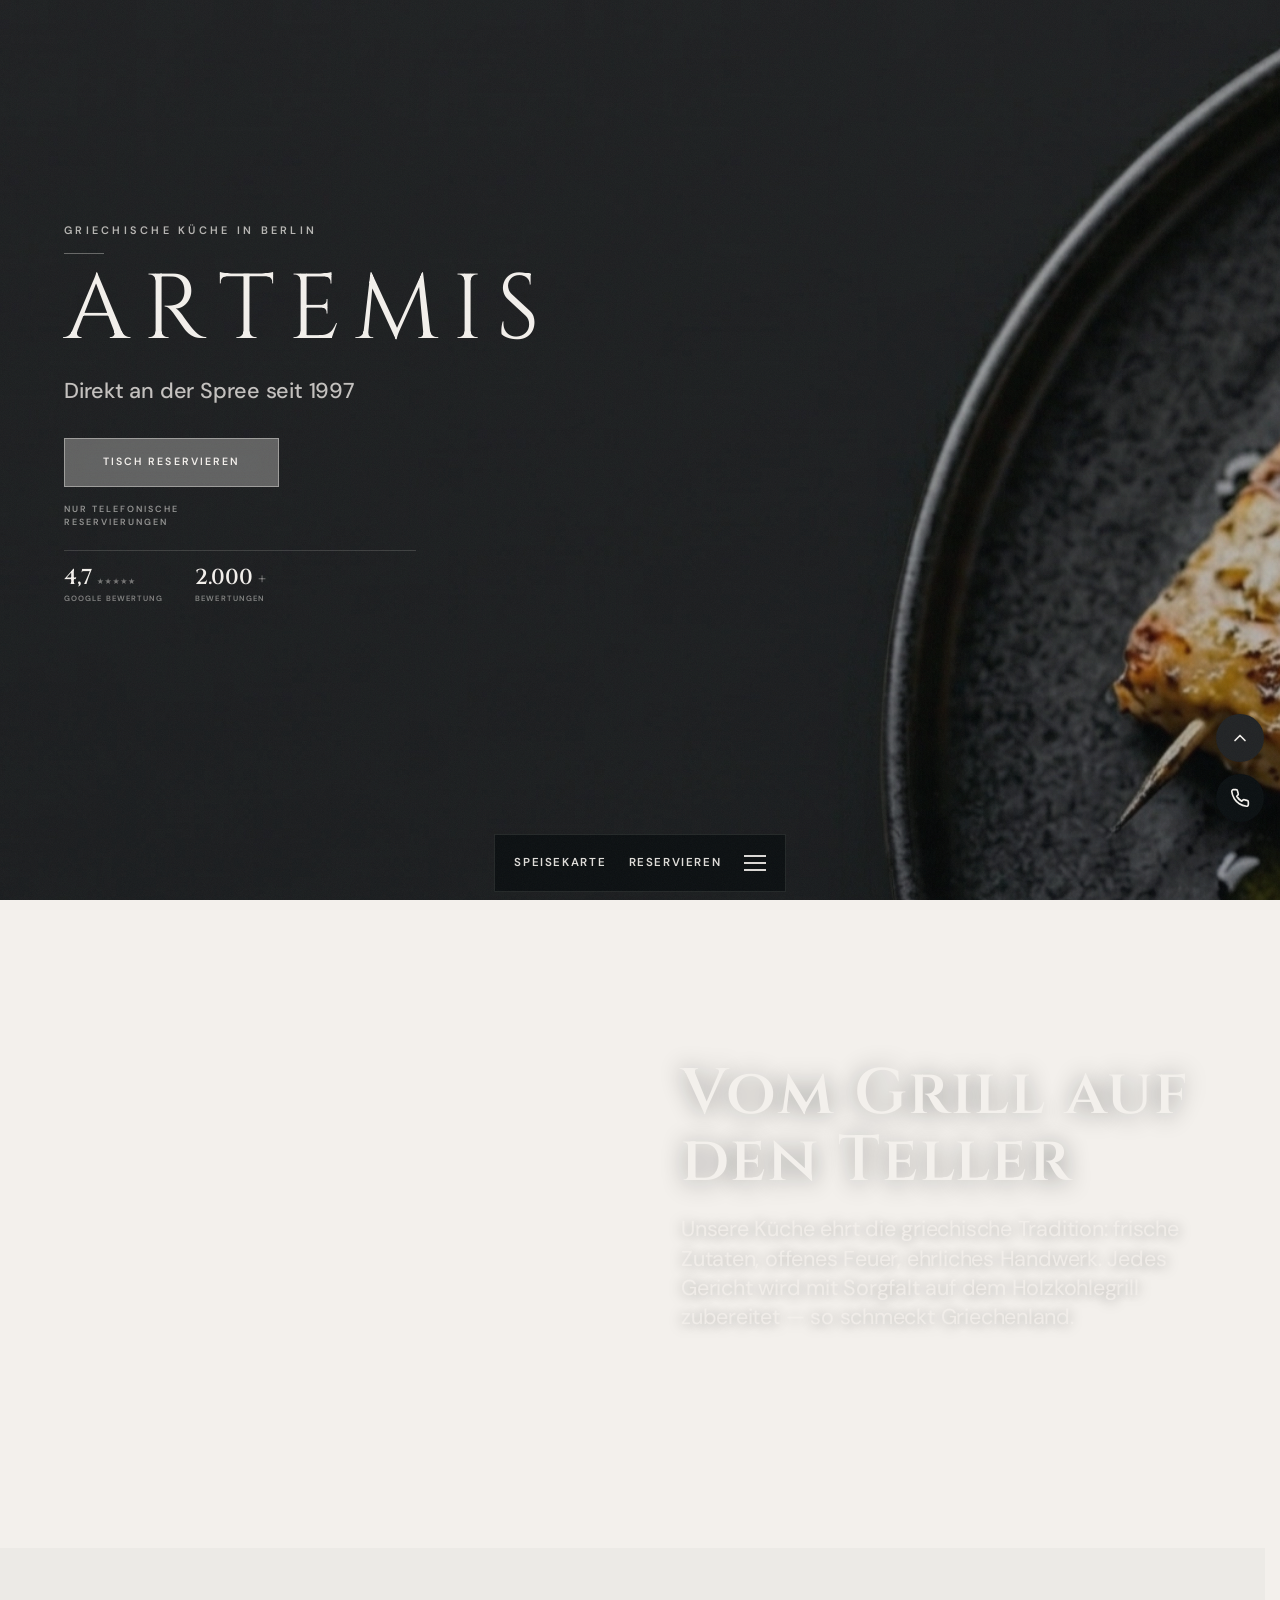
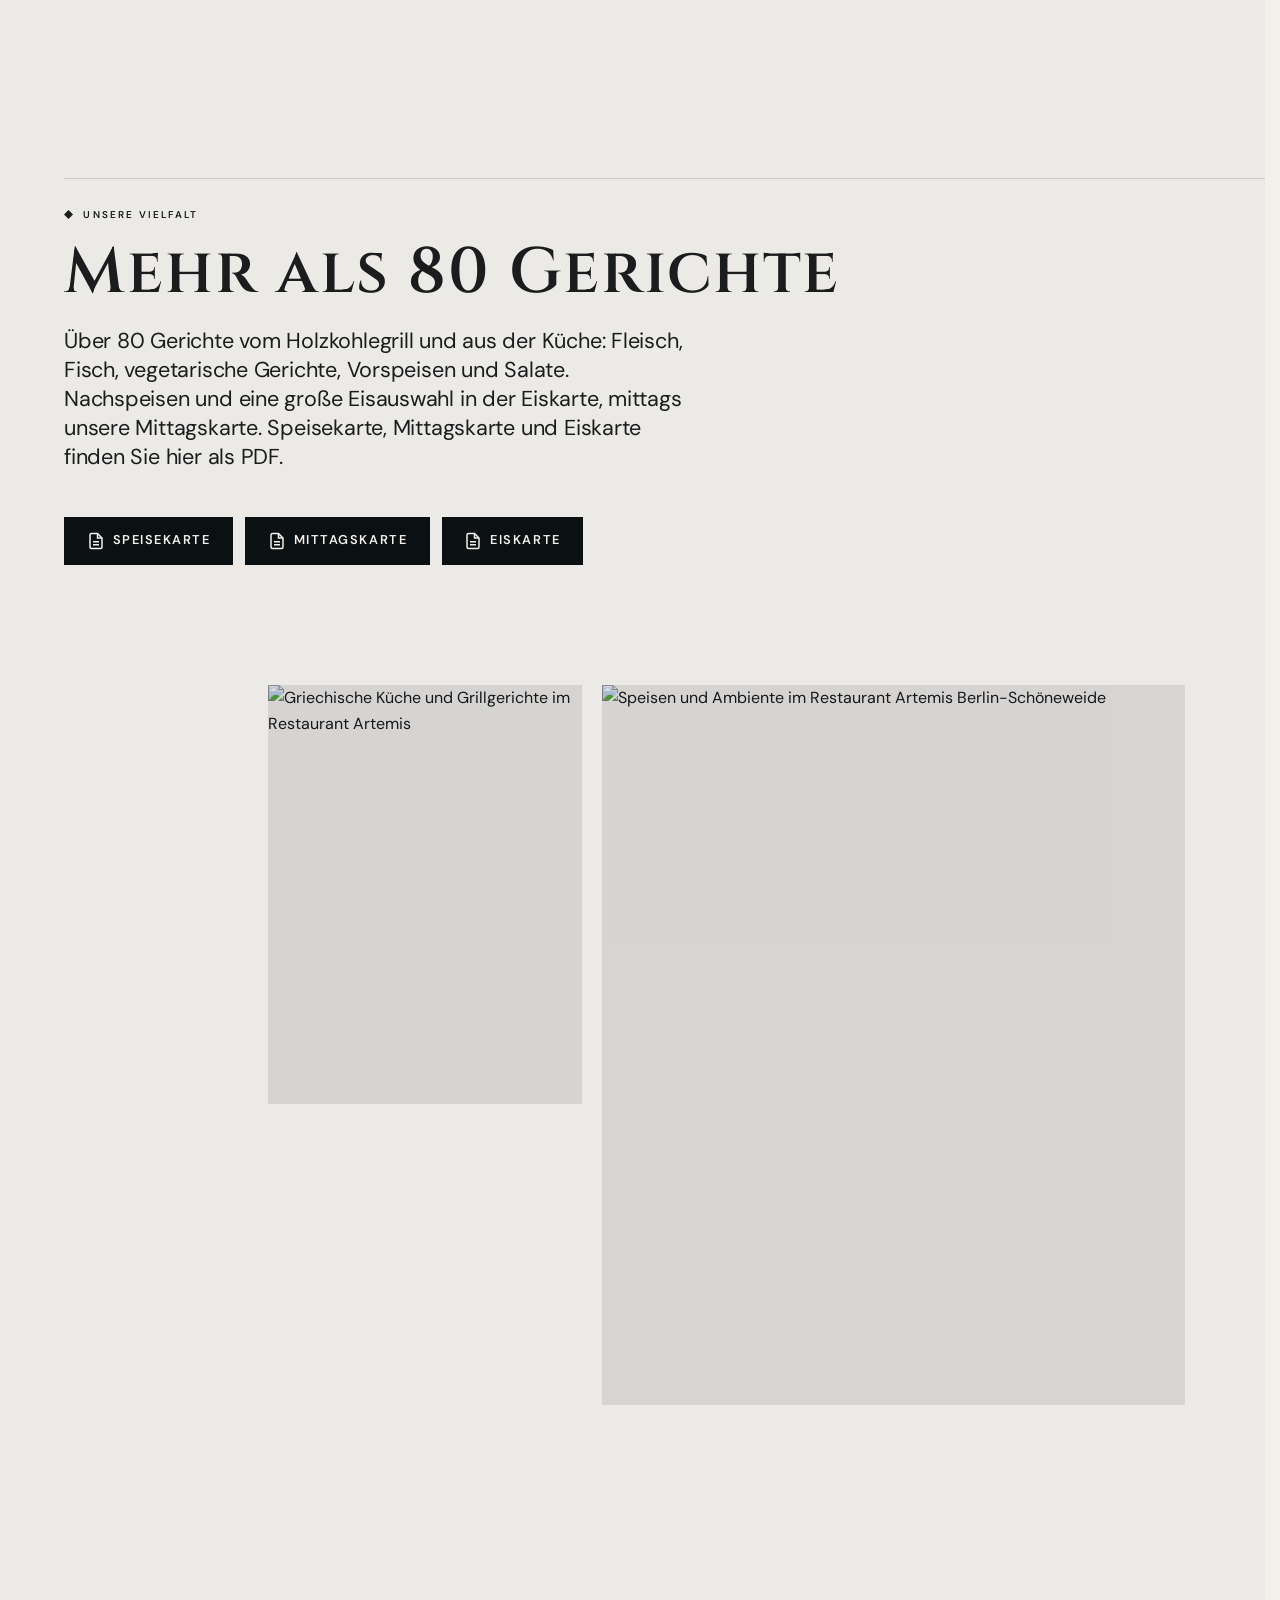
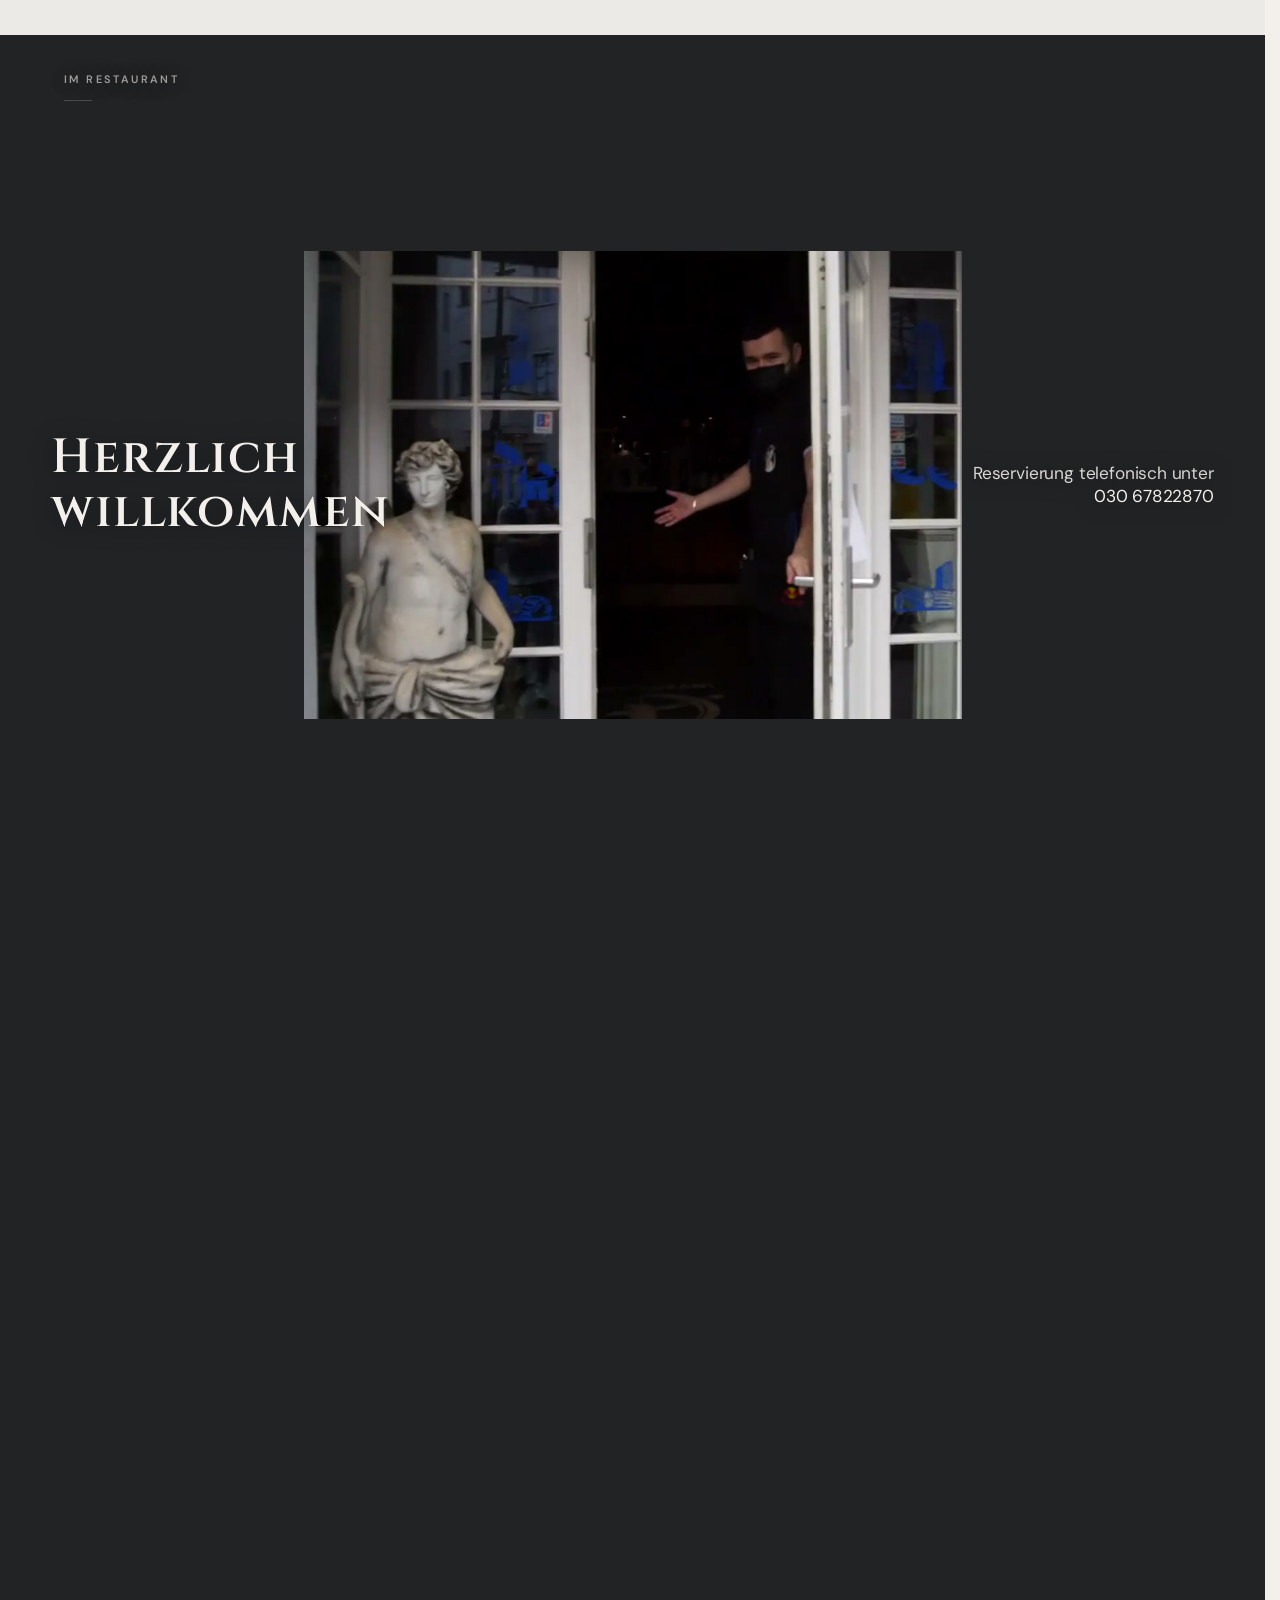
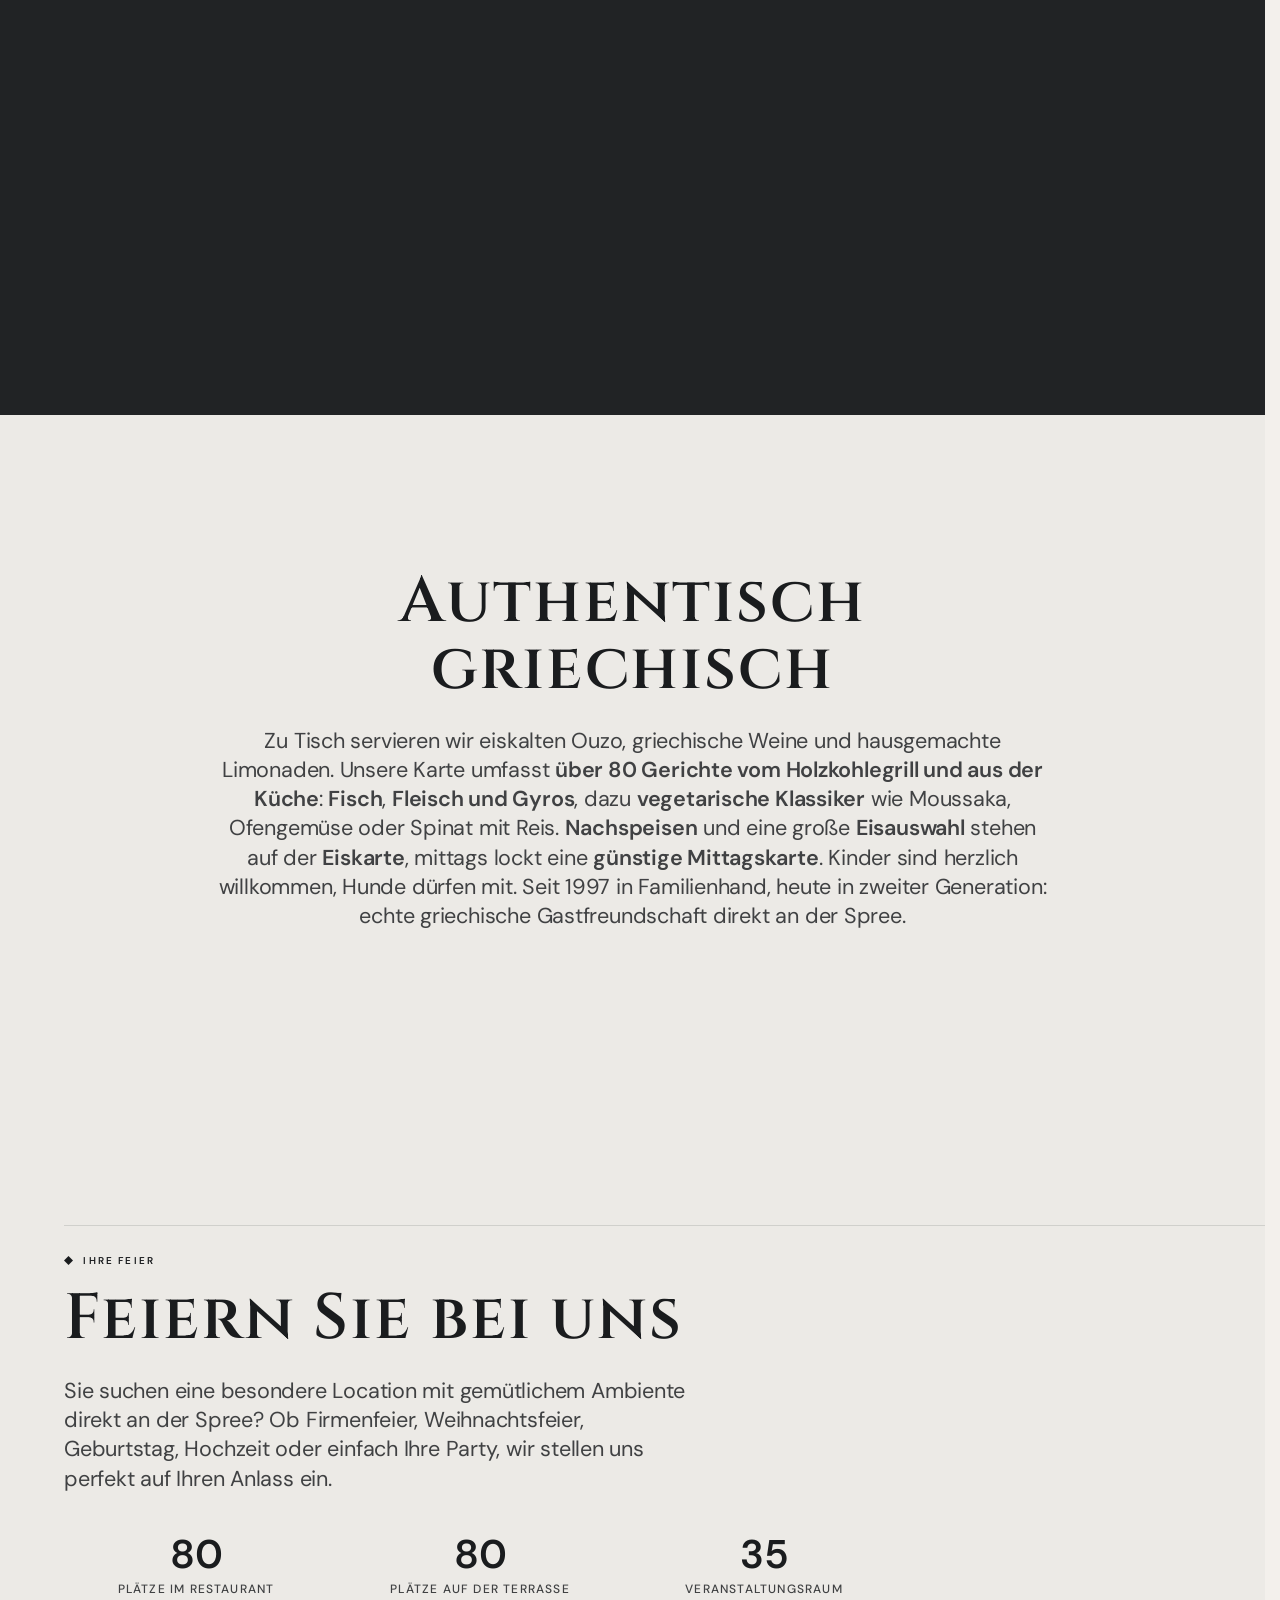
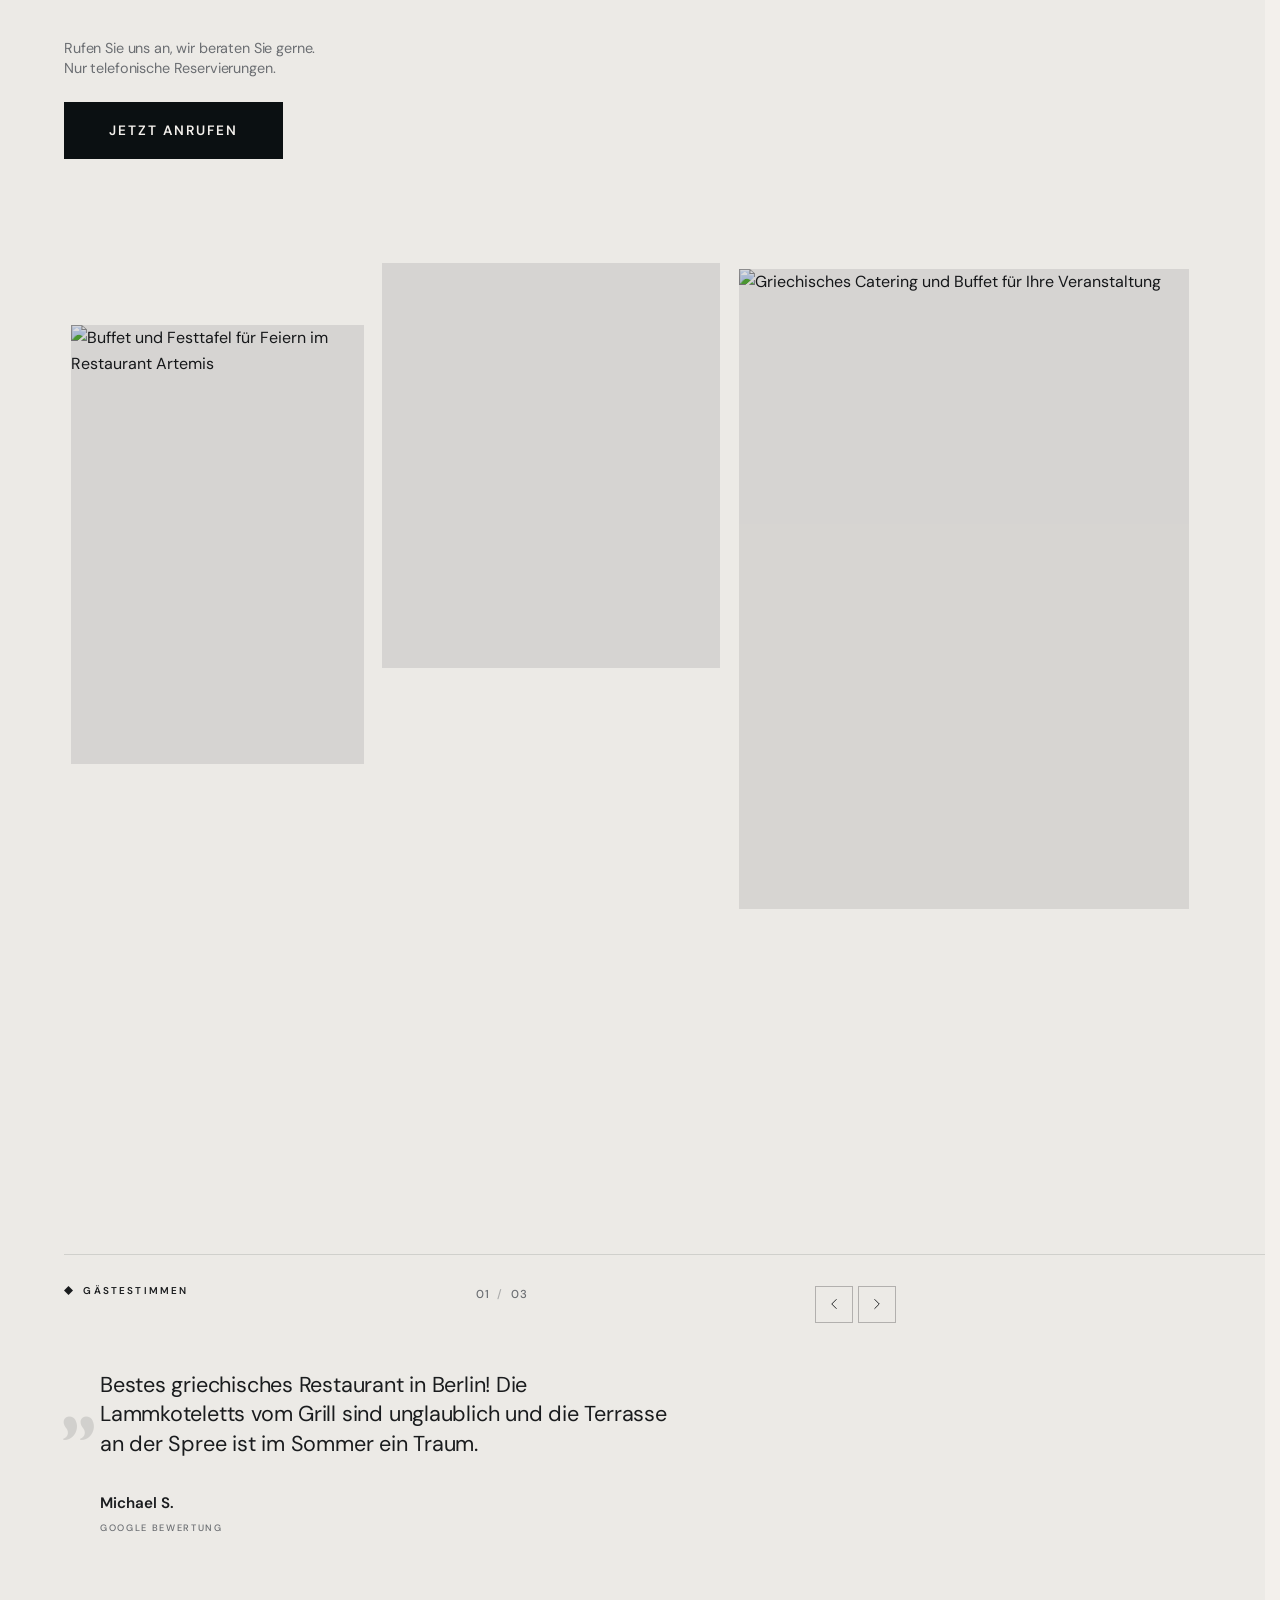
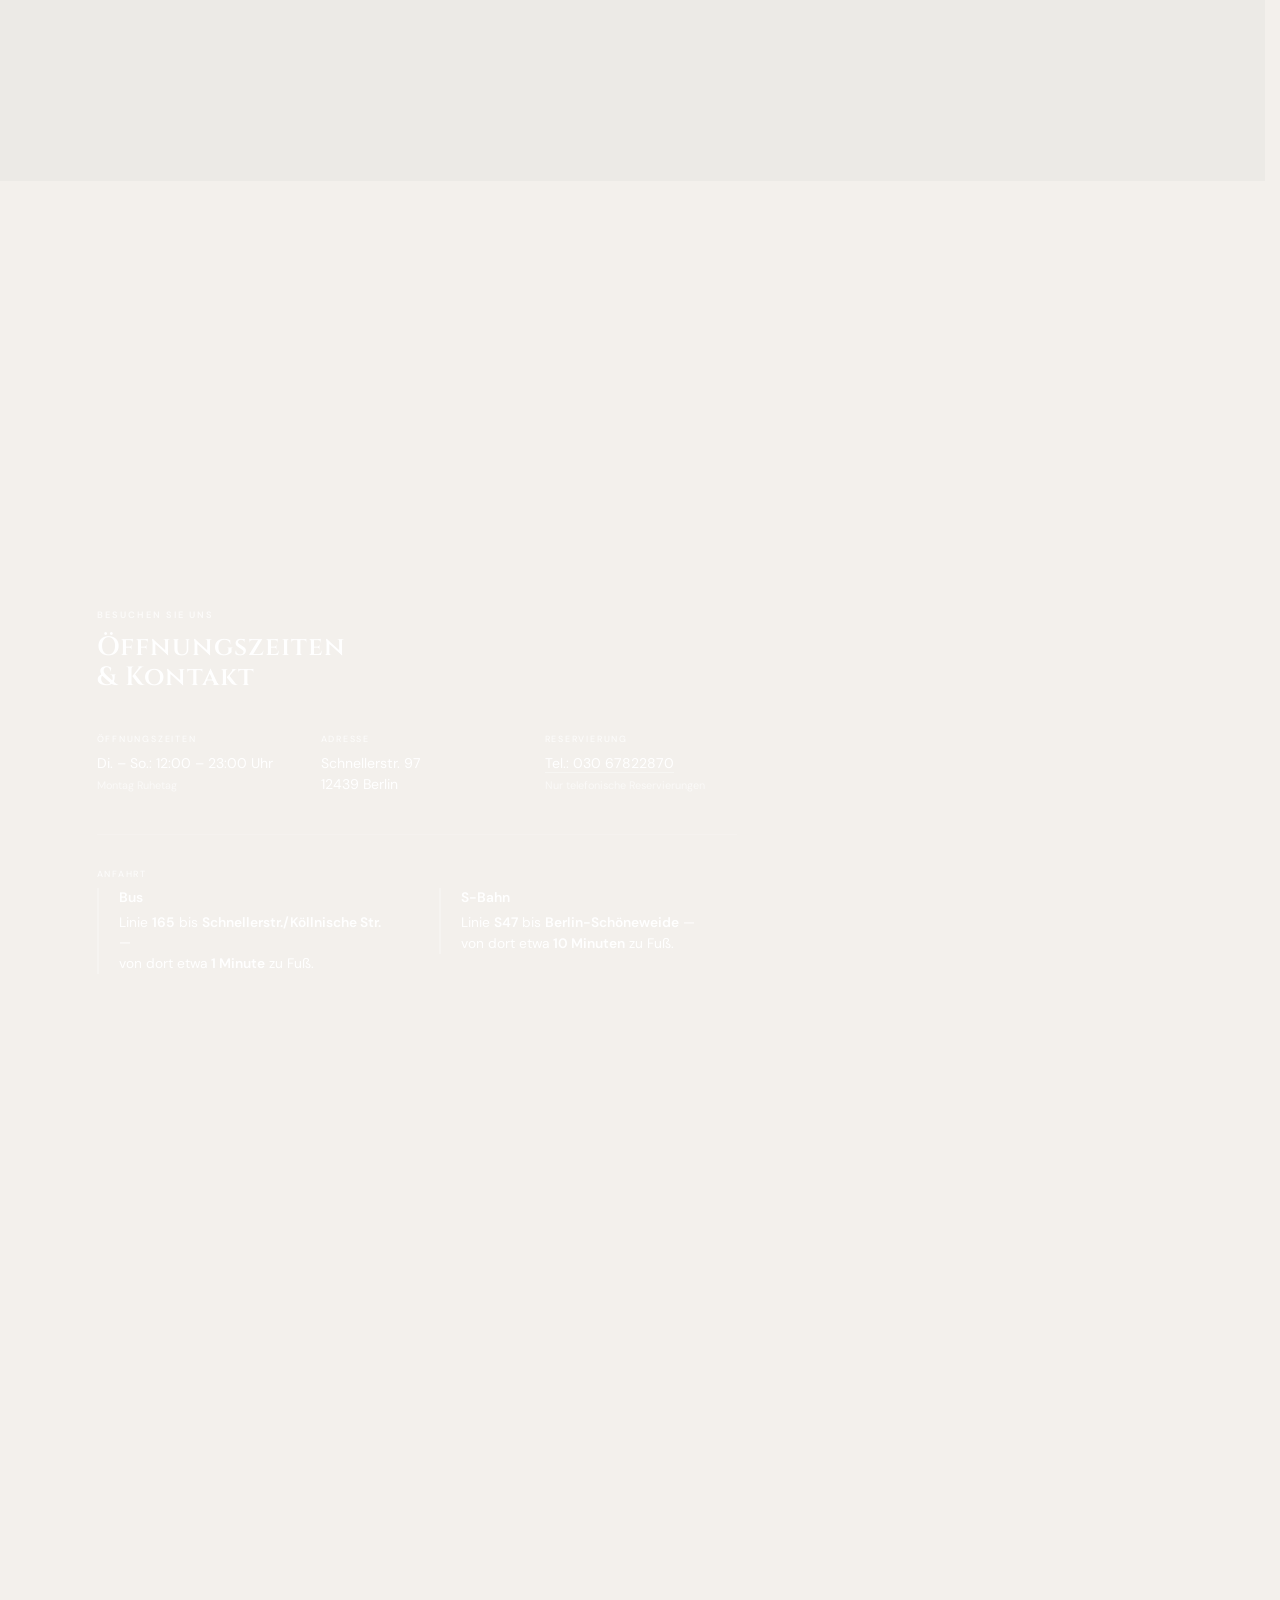
==== index.html @ a0665884 "perf: preload gallery+cinematic webm, eager gallery imgs; cinematic text static, Lenis 1s, scrub 1.5" ====
<!DOCTYPE html>
<html lang="de">
<head>
  <meta charset="UTF-8">
  <meta name="viewport" content="width=device-width, initial-scale=1.0, interactive-widget=resizes-content">
  <script>if('scrollRestoration' in history)history.scrollRestoration='manual'</script>
  <title>Restaurant Artemis | Griechisches Restaurant Berlin Schöneweide – Direkt an der Spree</title>
  <meta name="description" content="Restaurant Artemis in Berlin-Niederschöneweide: Authentische griechische Küche, Grillspezialitäten vom Holzkohlegrill, Sommerterrasse direkt an der Spree. Über 80 Gerichte, Mittagskarte, Veranstaltungen. Seit 1997.">
  <meta property="og:type" content="website">
  <meta property="og:title" content="Restaurant Artemis | Griechisches Restaurant Berlin Schöneweide">
  <meta property="og:description" content="Authentische griechische Küche direkt an der Spree. Grillspezialitäten, Sommerterrasse, über 80 Gerichte. Seit 1997.">
  <meta property="og:locale" content="de_DE">
  <meta name="twitter:card" content="summary_large_image">
  <meta name="twitter:title" content="Restaurant Artemis | Griechisches Restaurant Berlin">
  <meta name="twitter:description" content="Authentische griechische Küche direkt an der Spree in Berlin-Schöneweide. Seit 1997.">
  <meta name="geo.region" content="DE-BE">
  <meta name="geo.placename" content="Berlin-Niederschöneweide">

  <link rel="preload" href="public/fonts/cinzel-latin.woff2" as="font" type="font/woff2" crossorigin>
  <link rel="preload" href="public/fonts/dmsans-latin.woff2" as="font" type="font/woff2" crossorigin>
  <link rel="preload" href="public/fonts/greek-stone.woff2" as="font" type="font/woff2" crossorigin>
  <link rel="preload" href="public/images/hero-image.webp" as="image" type="image/webp" fetchpriority="high">
  <!-- Galerie Speisekarte / Feiern: früh laden, damit Scroll/Parallax nicht beim ersten Sichtbarwerden ruckelt -->
  <link rel="preload" href="public/images/hf_20260401_112814_bb9cb2e4-de00-431c-9b4e-a2ac51eeb50e.png" as="image" type="image/png">
  <link rel="preload" href="public/images/hf_20260401_112830_62cdfc50-46ea-41e5-ade4-21bcb3e68feb.png" as="image" type="image/png">
  <link rel="preload" href="public/images/feier/hf_20260401_112437_90efe0bf-d541-4057-82fa-e56047314bed.png" as="image" type="image/png">
  <link rel="preload" href="public/images/terasse.webp" as="image" type="image/webp">
  <link rel="preload" href="public/images/feier/hf_20260401_112505_ffe14f9c-c97c-4987-85fe-ffaac6b1e887.png" as="image" type="image/png">
  <link rel="preload" href="public/videos/artemis-mitte.webm" as="video" type="video/webm">

  <meta property="og:url" content="https://restaurant-artemis-berlin.de/">
  <meta property="og:site_name" content="Restaurant Artemis">
  <meta property="og:image" content="https://restaurant-artemis-berlin.de/public/opengraph-image.jpg">
  <meta property="og:image:width" content="1200">
  <meta property="og:image:height" content="630">
  <meta name="twitter:image" content="https://restaurant-artemis-berlin.de/public/opengraph-image.jpg">

  <link rel="icon" href="public/favicon.ico" sizes="32x32">
  <link rel="icon" href="public/icon-512.png" sizes="512x512" type="image/png">
  <link rel="apple-touch-icon" href="public/apple-touch-icon.png">
  <link rel="canonical" href="https://restaurant-artemis-berlin.de/">
  <link rel="manifest" href="manifest.json">

  <script type="application/ld+json">
  {
    "@context": "https://schema.org",
    "@type": "Restaurant",
    "name": "Restaurant Artemis",
    "image": "https://restaurant-artemis-berlin.de/public/images/terasse.webp",
    "url": "https://restaurant-artemis-berlin.de/",
    "telephone": "+493067822870",
    "address": {
      "@type": "PostalAddress",
      "streetAddress": "Schnellerstr. 97",
      "addressLocality": "Berlin",
      "postalCode": "12439",
      "addressCountry": "DE"
    },
    "geo": {
      "@type": "GeoCoordinates",
      "latitude": 52.4547,
      "longitude": 13.5140
    },
    "servesCuisine": ["Griechisch", "Mediterran"],
    "priceRange": "€€",
    "openingHoursSpecification": [
      {
        "@type": "OpeningHoursSpecification",
        "dayOfWeek": ["Tuesday","Wednesday","Thursday","Friday","Saturday","Sunday"],
        "opens": "12:00",
        "closes": "23:00"
      }
    ],
    "aggregateRating": {
      "@type": "AggregateRating",
      "ratingValue": "4.7",
      "reviewCount": "2000",
      "bestRating": "5"
    }
  }
  </script>

  <link rel="stylesheet" href="css/style.css">
</head>
<body class="is-intro-active">

  <!-- PRELOADER -->
  <div class="preloader" id="preloader">
    <div class="preloader-inner">
      <span class="preloader-brand">ARTEMIS</span>
      <div class="preloader-bar-track">
        <div class="preloader-bar-fill" id="preloader-bar"></div>
      </div>
      <span class="preloader-percent" id="preloader-percent">0</span>
    </div>
  </div>

  <!-- GRAIN OVERLAY -->
  <div class="grain-overlay" aria-hidden="true"></div>

  <header class="site-header site-header--dock" id="site-header">
    <nav class="dock-nav" aria-label="Hauptnavigation">
      <a href="#speisekarte" class="dock-link dock-link--primary">Speisekarte</a>
      <a href="#reservierung-telefon" class="dock-link dock-link--primary">Reservieren</a>
      <button type="button" class="menu-toggle" aria-label="Menü öffnen" aria-expanded="false" aria-controls="mobile-nav" id="menu-toggle">
        <span></span><span></span><span></span>
      </button>
    </nav>
  </header>

  <div class="mobile-nav" id="mobile-nav">
    <div class="mobile-nav-panel">
      <span class="mobile-nav-label">Menü</span>
      <ul class="mobile-nav-links">
        <li><a href="#speisekarte">Speisekarte</a></li>
        <li><a href="#bewertungen">Stimmen</a></li>
        <li><a href="#feiern">Feiern</a></li>
        <li><a href="#site-footer">Kontakt</a></li>
      </ul>
      <div class="mobile-nav-info">
        <div class="mobile-nav-info-col">
          <span class="mobile-nav-info-label">Reservierung</span>
          <a href="tel:+493067822870" class="mobile-nav-phone">030 67822870</a>
        </div>
        <div class="mobile-nav-info-col">
          <span class="mobile-nav-info-label">Adresse</span>
          <span class="mobile-nav-info-text">Schnellerstr. 97, 12439 Berlin</span>
        </div>
      </div>
      <a href="tel:+493067822870" class="mobile-nav-cta">Jetzt anrufen</a>
    </div>
  </div>

  <!-- Statue: WebP-Frames aus website_statur.mp4, Scroll-Scrub im Footer (Canvas) -->
  <div
    class="footer-statue-video-plane"
    id="footer-statue-video-wrap"
    aria-hidden="true"
    data-statue-frames="152"
    data-statue-frame-base="frames-statue/frame_"
  >
    <canvas
      id="footer-statue-canvas"
      class="footer-statue-canvas-el"
      width="1920"
      height="1074"
    ></canvas>
  </div>

  <!-- Hero-Bild full-bleed: fixed hinter #smooth-content; Parallax auf #hero-video-media -->
  <div class="hero-video-plane" id="hero-video-plane" aria-hidden="true">
    <div class="hero-video-media" id="hero-video-media">
      <img
        class="hero-video"
        src="public/images/hero-image.webp"
        width="2235"
        height="1241"
        alt="Griechische Küche und Grillgerichte im Restaurant Artemis"
        decoding="sync"
        fetchpriority="high"
      >
      <div class="hero-overlay"></div>
    </div>
  </div>

  <main id="smooth-content">

    <!-- HERO — volles Bild wie zuvor; nur Text-Reihenfolge wie Referenz (Overline → ARTEMIS → …) -->
    <section class="hero hero--video" id="hero" aria-label="Start">
      <div class="hero-content" id="hero-content">
        <div class="hero-copy">
          <p class="hero-overline">Griechische Küche in Berlin</p>
          <h1 class="hero-title" aria-label="ARTEMIS"><span class="hero-letter">A</span><span class="hero-letter">R</span><span class="hero-letter">T</span><span class="hero-letter">E</span><span class="hero-letter">M</span><span class="hero-letter">I</span><span class="hero-letter">S</span></h1>
          <p class="hero-subline">Direkt an der Spree seit 1997</p>
          <a href="#reservierung-telefon" class="hero-cta">Tisch reservieren</a>
          <p class="hero-note">Nur telefonische Reservierungen</p>
          <div class="hero-stats" aria-label="Google Bewertungen">
            <div class="hero-stat">
              <div class="hero-stat-top">
                <span class="stat-number hero-stat-number hero-stat-number--static" data-value="4.7" data-decimals="1">4,7</span>
                <span class="hero-stat-stars" aria-hidden="true">&#9733;&#9733;&#9733;&#9733;&#9733;</span>
              </div>
              <span class="hero-stat-label">Google Bewertung</span>
            </div>
            <div class="hero-stat">
              <div class="hero-stat-top">
                <span class="stat-number hero-stat-number hero-stat-number--static" data-value="2000" data-decimals="0">2.000</span>
                <span class="hero-stat-plus" aria-hidden="true">+</span>
              </div>
              <span class="hero-stat-label">Bewertungen</span>
            </div>
          </div>
        </div>
        <div class="scroll-indicator" id="scroll-indicator">
          <div class="scroll-indicator-line"></div>
          <span>Entdecken</span>
        </div>
      </div>

      <div class="hero-stage2">
        <div class="hero-stage2-inner">
          <h2 class="hero-stage2-heading">Vom Grill auf den Teller</h2>
          <p class="hero-stage2-text">
            Unsere Küche ehrt die griechische Tradition: frische Zutaten,
            offenes Feuer, ehrliches Handwerk. Jedes Gericht wird mit Sorgfalt
            auf dem Holzkohlegrill zubereitet — so schmeckt Griechenland.
          </p>
        </div>
      </div>
    </section>

    <!-- SPEISEKARTE: volle Breite Off-White; Inhalt nur max-width (sonst „Löcher“ am Rand) -->
    <section class="section section--cream" id="speisekarte">
      <div class="speisekarte-inner">
      <div class="speisekarte-intro section-editorial-rail">
        <div class="section-text section-text--speisekarte" data-anim="fade-up">
          <span class="editorial-rule-line editorial-rule-line--on-cream editorial-rule-line--full editorial-head-rule" aria-hidden="true"></span>
          <div class="editorial-section-kick">
            <div class="editorial-kick-row">
              <span class="editorial-diamond" aria-hidden="true">
                <svg width="9" height="9" viewBox="0 0 9 9" fill="none" xmlns="http://www.w3.org/2000/svg"><path d="M4.5 0L9 4.5L4.5 9L0 4.5L4.5 0Z" fill="currentColor"/></svg>
              </span>
              <span class="label label--editorial">Unsere Vielfalt</span>
            </div>
          </div>
          <h2 class="heading">Mehr als 80 Gerichte</h2>
          <p class="body-text">
            Über 80 Gerichte vom Holzkohlegrill und aus der Küche: Fleisch, Fisch,
            vegetarische Gerichte, Vorspeisen und Salate. Nachspeisen und eine große
            Eisauswahl in der Eiskarte, mittags unsere Mittagskarte. Speisekarte,
            Mittagskarte und Eiskarte finden Sie hier als PDF.
          </p>
          <div class="karten-links">
            <a href="public/speisekarte/Speisekarte-Artemis.pdf" target="_blank" rel="noopener" class="karte-link">
              <svg width="18" height="18" viewBox="0 0 24 24" fill="none" stroke="currentColor" stroke-width="2"><path d="M14 2H6a2 2 0 0 0-2 2v16a2 2 0 0 0 2 2h12a2 2 0 0 0 2-2V8z"/><polyline points="14 2 14 8 20 8"/><line x1="16" y1="13" x2="8" y2="13"/><line x1="16" y1="17" x2="8" y2="17"/></svg>
              Speisekarte
            </a>
            <a href="public/speisekarte/mittagskarte.pdf" target="_blank" rel="noopener" class="karte-link">
              <svg width="18" height="18" viewBox="0 0 24 24" fill="none" stroke="currentColor" stroke-width="2"><path d="M14 2H6a2 2 0 0 0-2 2v16a2 2 0 0 0 2 2h12a2 2 0 0 0 2-2V8z"/><polyline points="14 2 14 8 20 8"/><line x1="16" y1="13" x2="8" y2="13"/><line x1="16" y1="17" x2="8" y2="17"/></svg>
              Mittagskarte
            </a>
            <a href="public/speisekarte/Eiskarte-Artemis.pdf" target="_blank" rel="noopener" class="karte-link">
              <svg width="18" height="18" viewBox="0 0 24 24" fill="none" stroke="currentColor" stroke-width="2"><path d="M14 2H6a2 2 0 0 0-2 2v16a2 2 0 0 0 2 2h12a2 2 0 0 0 2-2V8z"/><polyline points="14 2 14 8 20 8"/><line x1="16" y1="13" x2="8" y2="13"/><line x1="16" y1="17" x2="8" y2="17"/></svg>
              Eiskarte
            </a>
          </div>
        </div>
      </div>
      <div class="speisekarte-gallery" data-anim="fade-up" data-delay="0.08">
        <div class="gallery-pair gallery-pair--editorial" data-parallax-pair>
          <figure class="gallery-pair__col gallery-pair__col--a media-dim">
            <div class="gallery-pair__pan">
              <img src="public/images/hf_20260401_112814_bb9cb2e4-de00-431c-9b4e-a2ac51eeb50e.png" alt="Griechische Küche und Grillgerichte im Restaurant Artemis" loading="eager" decoding="async" width="1200" height="1600">
            </div>
          </figure>
          <figure class="gallery-pair__col gallery-pair__col--b media-dim">
            <div class="gallery-pair__pan">
              <img src="public/images/hf_20260401_112830_62cdfc50-46ea-41e5-ade4-21bcb3e68feb.png" alt="Speisen und Ambiente im Restaurant Artemis Berlin-Schöneweide" loading="eager" decoding="async" width="1200" height="1600">
            </div>
          </figure>
        </div>
      </div>
      </div>
    </section>

    <!-- CINEMATIC VIDEO (pin + 16:9 frame) — unverändert mittig -->
    <section class="section section-dark section-cinematic" id="stimmung" aria-label="Atmosphäre">
      <div class="cinematic-pin" id="cinematic-pin">
        <div class="cinematic-scene" id="cinematic-scene">
          <div class="cinematic-stage-outer" aria-hidden="false">
            <div class="cinematic-stage" id="cinematic-stage">
              <video id="cinematic-video" class="cinematic-video-el" muted playsinline preload="auto" poster="public/videos/artemis-mitte-poster.jpg">
                <source src="public/videos/artemis-mitte.webm" type="video/webm">
                <source src="public/videos/artemis-mitte.mp4" type="video/mp4">
              </video>
              <button type="button" class="cinematic-mobile-play" id="cinematic-mobile-play" aria-label="Video abspielen">
                <span class="cinematic-mobile-play__ring" aria-hidden="true"></span>
                <span class="cinematic-mobile-play__tri" aria-hidden="true"></span>
              </button>
            </div>
          </div>
          <span class="cinematic-copy cinematic-copy--kicker label label--gold">Im Restaurant</span>
          <div class="cinematic-copy-follow" id="cinematic-copy-follow">
            <div class="cinematic-copy cinematic-copy--lead" id="cinematic-copy-lead">
              <h2 class="heading heading--light heading--cinematic">Herzlich willkommen</h2>
            </div>
            <p class="cinematic-copy cinematic-copy--trail" id="cinematic-copy-trail">Reservierung telefonisch unter <a href="tel:+493067822870">030&nbsp;67822870</a></p>
          </div>
        </div>
      </div>
    </section>

    <!-- Authentisch griechisch -->
    <section class="section section-welcome" id="willkommen">
      <div class="welcome-content section-editorial-rail" data-anim="scale-up">
        <h2 class="heading">Authentisch griechisch</h2>
        <p class="body-text body-text--wide">
          Zu Tisch servieren wir eiskalten Ouzo, griechische Weine und hausgemachte
          Limonaden. Unsere Karte umfasst <strong>über 80 Gerichte vom Holzkohlegrill und aus der Küche</strong>:
          <strong>Fisch</strong>, <strong>Fleisch und Gyros</strong>,
          dazu <strong>vegetarische Klassiker</strong> wie Moussaka, Ofengemüse oder Spinat mit Reis.
          <strong>Nachspeisen</strong> und eine große <strong>Eisauswahl</strong> stehen auf der
          <strong>Eiskarte</strong>, mittags lockt eine <strong>günstige Mittagskarte</strong>.
          Kinder sind herzlich willkommen, Hunde dürfen mit. Seit 1997 in Familienhand,
          heute in zweiter Generation: echte griechische Gastfreundschaft direkt an der Spree.
        </p>
      </div>
    </section>

    <!-- FEIERN -->
    <section class="section section-sand" id="feiern">
      <div class="feier-section-head section-editorial-rail">
        <span class="editorial-rule-line editorial-rule-line--on-sand editorial-rule-line--full editorial-head-rule" aria-hidden="true"></span>
        <div class="editorial-section-kick">
          <div class="editorial-kick-row">
            <span class="editorial-diamond editorial-diamond--on-sand" aria-hidden="true">
              <svg width="9" height="9" viewBox="0 0 9 9" fill="none" xmlns="http://www.w3.org/2000/svg"><path d="M4.5 0L9 4.5L4.5 9L0 4.5L4.5 0Z" fill="currentColor"/></svg>
            </span>
            <span class="label label--editorial">Ihre Feier</span>
          </div>
        </div>
      </div>
      <div class="feier-inner">
        <div class="feier-intro">
          <div class="section-text feier-intro-text" data-anim="fade-up">
            <h2 class="heading">Feiern Sie bei uns</h2>
            <p class="body-text">
              Sie suchen eine besondere Location mit gemütlichem Ambiente direkt an der Spree?
              Ob Firmenfeier, Weihnachtsfeier, Geburtstag, Hochzeit oder einfach Ihre Party,
              wir stellen uns perfekt auf Ihren Anlass ein.
            </p>
            <div class="feier-kapazitaet">
              <div class="kap-item">
                <span class="kap-zahl">80</span>
                <span class="kap-text">Plätze im Restaurant</span>
              </div>
              <div class="kap-item">
                <span class="kap-zahl">80</span>
                <span class="kap-text">Plätze auf der Terrasse</span>
              </div>
              <div class="kap-item">
                <span class="kap-zahl">35</span>
                <span class="kap-text">Veranstaltungsraum</span>
              </div>
            </div>
            <p class="body-text body-text--note">
              Rufen Sie uns an, wir beraten Sie gerne.<br>
              Nur telefonische Reservierungen.
            </p>
            <a href="#reservierung-telefon" class="cta-button">Jetzt anrufen</a>
          </div>
        </div>
        <div class="feier-gallery" data-anim="fade-up" data-delay="0.08">
          <div class="gallery-pair gallery-pair--feier-trio" data-parallax-pair>
            <figure class="gallery-pair__col gallery-pair__col--a media-dim">
              <div class="gallery-pair__pan">
                <img src="public/images/feier/hf_20260401_112437_90efe0bf-d541-4057-82fa-e56047314bed.png" alt="Buffet und Festtafel für Feiern im Restaurant Artemis" loading="eager" decoding="async" width="1200" height="1600">
              </div>
            </figure>
            <figure class="gallery-pair__col gallery-pair__col--b media-dim gallery-pair__col--static">
              <div class="gallery-pair__pan">
                <img src="public/images/terasse.webp" alt="Sommerterrasse des Restaurant Artemis an der Spree in Berlin" loading="eager" decoding="async" width="1600" height="1067">
              </div>
            </figure>
            <figure class="gallery-pair__col gallery-pair__col--c media-dim">
              <div class="gallery-pair__pan">
                <img src="public/images/feier/hf_20260401_112505_ffe14f9c-c97c-4987-85fe-ffaac6b1e887.png" alt="Griechisches Catering und Buffet für Ihre Veranstaltung" loading="eager" decoding="async" width="1200" height="1600">
              </div>
            </figure>
          </div>
        </div>
      </div>
    </section>

    <!-- GÄSTESTIMMEN — Editorial (ohne Bilder), Pfeile + Zähler -->
    <section class="section section-reviews-editorial" id="bewertungen">
      <div class="reviews-editorial-inner section-editorial-rail">
        <span class="editorial-rule-line editorial-rule-line--on-sand editorial-rule-line--full editorial-head-rule" aria-hidden="true"></span>
        <div class="reviews-editorial-toolbar" role="group" aria-label="Bewertungen durchblättern" tabindex="0">
          <div class="editorial-kick-row reviews-editorial-brand">
            <span class="editorial-diamond" aria-hidden="true">
              <svg width="9" height="9" viewBox="0 0 9 9" fill="none" xmlns="http://www.w3.org/2000/svg"><path d="M4.5 0L9 4.5L4.5 9L0 4.5L4.5 0Z" fill="currentColor"/></svg>
            </span>
            <span class="label label--editorial">Gästestimmen</span>
          </div>
          <p class="reviews-editorial-pager" id="reviews-pager" aria-live="polite">
            <span id="reviews-pager-current">01</span>
            <span class="reviews-editorial-pager-sep" aria-hidden="true">/</span>
            <span id="reviews-pager-total">03</span>
          </p>
          <div class="reviews-editorial-nav">
            <button type="button" class="reviews-nav-btn" id="review-prev" aria-label="Vorherige Bewertung">
              <svg width="18" height="18" viewBox="0 0 24 24" fill="none" stroke="currentColor" stroke-width="1.25" stroke-linecap="round" stroke-linejoin="round" aria-hidden="true"><path d="M15 18l-6-6 6-6"/></svg>
            </button>
            <button type="button" class="reviews-nav-btn" id="review-next" aria-label="Nächste Bewertung">
              <svg width="18" height="18" viewBox="0 0 24 24" fill="none" stroke="currentColor" stroke-width="1.25" stroke-linecap="round" stroke-linejoin="round" aria-hidden="true"><path d="M9 18l6-6-6-6"/></svg>
            </button>
          </div>
        </div>
        <div class="reviews-editorial-slides" id="reviews-editorial-slides" aria-live="polite">
          <blockquote class="review-slide is-active" id="review-slide-0" data-review-index="0">
            <span class="review-slide__quote-mark" aria-hidden="true">„</span>
            <p class="review-slide__text">Bestes griechisches Restaurant in Berlin! Die Lammkoteletts vom Grill sind unglaublich und die Terrasse an der Spree ist im Sommer ein Traum.</p>
            <footer class="review-slide__footer">
              <strong class="review-slide__name">Michael S.</strong>
              <span class="review-slide__meta">Google Bewertung</span>
            </footer>
          </blockquote>
          <blockquote class="review-slide" id="review-slide-1" data-review-index="1" hidden>
            <span class="review-slide__quote-mark" aria-hidden="true">„</span>
            <p class="review-slide__text">Seit Jahren unser Lieblingsgrieche. Frische Zutaten, riesige Portionen und das freundlichste Personal in ganz Schöneweide. Immer wieder gerne!</p>
            <footer class="review-slide__footer">
              <strong class="review-slide__name">Sandra K.</strong>
              <span class="review-slide__meta">Google Bewertung</span>
            </footer>
          </blockquote>
          <blockquote class="review-slide" id="review-slide-2" data-review-index="2" hidden>
            <span class="review-slide__quote-mark" aria-hidden="true">„</span>
            <p class="review-slide__text">Unvergesslicher Abend auf der Terrasse direkt an der Spree. Das Essen war hervorragend, besonders die Meeresfrüchte-Platte. Absolute Empfehlung!</p>
            <footer class="review-slide__footer">
              <strong class="review-slide__name">Thomas R.</strong>
              <span class="review-slide__meta">Google Bewertung</span>
            </footer>
          </blockquote>
        </div>
      </div>
    </section>

    <footer class="site-footer site-footer--statue" id="site-footer">
      <div class="footer-inner footer-inner--unified">
        <div class="footer-statue-content" data-anim="fade-up">
          <header class="footer-contact-head">
            <span class="label label--on-statue">Besuchen Sie uns</span>
            <h2 class="footer-main-heading">Öffnungszeiten<br aria-hidden="true"><span class="footer-main-heading__sub">&amp; Kontakt</span></h2>
          </header>
          <div class="footer-contact-blocks">
            <div class="footer-contact-block">
              <span class="contact-label">Öffnungszeiten</span>
              <p>Di. – So.: 12:00 – 23:00 Uhr</p>
              <p class="contact-note">Montag Ruhetag</p>
            </div>
            <div class="footer-contact-block">
              <span class="contact-label">Adresse</span>
              <p>Schnellerstr. 97</p>
              <p>12439 Berlin</p>
            </div>
            <div class="footer-contact-block" id="reservierung-telefon">
              <span class="contact-label">Reservierung</span>
              <p><a class="footer-tel" href="tel:+493067822870">Tel.: 030 67822870</a></p>
              <p class="contact-note">Nur telefonische Reservierungen</p>
            </div>
          </div>
          <div class="contact-anfahrt footer-anfahrt" id="anfahrt">
            <span class="contact-label">Anfahrt</span>
            <div class="contact-anfahrt-cols">
              <div class="contact-anfahrt-item">
                <p class="contact-anfahrt-line"><strong>Bus</strong></p>
                <p class="contact-anfahrt-line">Linie <strong>165</strong> bis <strong>Schnellerstr./Köllnische Str.</strong> —</p>
                <p class="contact-anfahrt-line contact-anfahrt-line--foot">von dort etwa <strong>1 Minute</strong> zu Fuß.</p>
              </div>
              <div class="contact-anfahrt-item">
                <p class="contact-anfahrt-line"><strong>S-Bahn</strong></p>
                <p class="contact-anfahrt-line">Linie <strong>S47</strong> bis <strong>Berlin-Schöneweide</strong> —</p>
                <p class="contact-anfahrt-line contact-anfahrt-line--foot">von dort etwa <strong>10 Minuten</strong> zu Fuß.</p>
              </div>
            </div>
          </div>
        </div>

        <div class="map-container footer-map" data-anim="fade-up">
          <div class="map-consent" id="map-consent">
            <div class="map-consent-inner">
              <p class="map-consent-text">Mit „Karte laden“ willigen Sie in die Datenübermittlung an Google ein. Details: <a href="datenschutz.html#google-maps">Datenschutz</a>.</p>
              <button type="button" class="map-consent-btn" id="map-consent-btn">Karte laden</button>
            </div>
          </div>
          <iframe id="map-iframe" class="map-iframe" width="100%" height="100%" style="border:0" loading="lazy" allowfullscreen referrerpolicy="no-referrer-when-downgrade" title="Restaurant Artemis auf Google Maps"></iframe>
        </div>

        <div class="footer-statue-bottom" data-anim="fade-up">
          <span class="footer-logo">ARTEMIS</span>
          <div class="footer-divider" aria-hidden="true">
            <span class="footer-divider__seg"></span>
            <span class="editorial-diamond editorial-diamond--on-dark">
              <svg width="9" height="9" viewBox="0 0 9 9" fill="none" xmlns="http://www.w3.org/2000/svg"><path d="M4.5 0L9 4.5L4.5 9L0 4.5L4.5 0Z" fill="currentColor"/></svg>
            </span>
            <span class="footer-divider__seg"></span>
          </div>
          <nav class="footer-legal" aria-label="Rechtliches">
            <a href="impressum.html">Impressum</a>
            <span class="footer-legal-sep" aria-hidden="true">·</span>
            <a href="datenschutz.html">Datenschutz</a>
          </nav>
          <p class="footer-copy">&copy; Restaurant Artemis &middot; Griechisches Restaurant in Berlin-Schöneweide</p>
        </div>
      </div>
    </footer>

  </main>

  <!-- FLOATING ACTION BUTTONS -->
  <div class="fab-container" id="fab-container">
    <button class="fab fab--top" id="fab-top" aria-label="Nach oben scrollen">
      <svg width="20" height="20" viewBox="0 0 24 24" fill="none" stroke="currentColor" stroke-width="2" stroke-linecap="round" stroke-linejoin="round"><polyline points="18 15 12 9 6 15"/></svg>
    </button>
    <a href="tel:+493067822870" class="fab fab--call" aria-label="Jetzt anrufen">
      <svg width="20" height="20" viewBox="0 0 24 24" fill="none" stroke="currentColor" stroke-width="2" stroke-linecap="round" stroke-linejoin="round"><path d="M22 16.92v3a2 2 0 0 1-2.18 2 19.79 19.79 0 0 1-8.63-3.07 19.5 19.5 0 0 1-6-6 19.79 19.79 0 0 1-3.07-8.67A2 2 0 0 1 4.11 2h3a2 2 0 0 1 2 1.72 12.84 12.84 0 0 0 .7 2.81 2 2 0 0 1-.45 2.11L8.09 9.91a16 16 0 0 0 6 6l1.27-1.27a2 2 0 0 1 2.11-.45 12.84 12.84 0 0 0 2.81.7A2 2 0 0 1 22 16.92z"/></svg>
    </a>
  </div>

  <script src="js/vendor/lenis.min.js"></script>
  <script src="js/vendor/gsap.min.js"></script>
  <script src="js/vendor/ScrollTrigger.min.js"></script>
  <script src="js/app.js"></script>
</body>
</html>
---- css/style.css ----
/* Self-hosted subsets (latin + latin-ext), gleiche Familien wie zuvor Google Fonts */
@font-face {
  font-family: 'Cinzel';
  font-style: normal;
  font-weight: 400;
  font-display: swap;
  src: url('../public/fonts/cinzel-latin-ext.woff2') format('woff2');
  unicode-range: U+0100-02BA, U+02BD-02C5, U+02C7-02CC, U+02CE-02D7, U+02DD-02FF, U+0304, U+0308, U+0329, U+1D00-1DBF, U+1E00-1E9F, U+1EF2-1EFF, U+2020, U+20A0-20AB, U+20AD-20C0, U+2113, U+2C60-2C7F, U+A720-A7FF;
}
@font-face {
  font-family: 'Cinzel';
  font-style: normal;
  font-weight: 400;
  font-display: swap;
  src: url('../public/fonts/cinzel-latin.woff2') format('woff2');
  unicode-range: U+0000-00FF, U+0131, U+0152-0153, U+02BB-02BC, U+02C6, U+02DA, U+02DC, U+0304, U+0308, U+0329, U+2000-206F, U+20AC, U+2122, U+2191, U+2193, U+2212, U+2215, U+FEFF, U+FFFD;
}
@font-face {
  font-family: 'Cinzel';
  font-style: normal;
  font-weight: 500;
  font-display: swap;
  src: url('../public/fonts/cinzel-latin-ext.woff2') format('woff2');
  unicode-range: U+0100-02BA, U+02BD-02C5, U+02C7-02CC, U+02CE-02D7, U+02DD-02FF, U+0304, U+0308, U+0329, U+1D00-1DBF, U+1E00-1E9F, U+1EF2-1EFF, U+2020, U+20A0-20AB, U+20AD-20C0, U+2113, U+2C60-2C7F, U+A720-A7FF;
}
@font-face {
  font-family: 'Cinzel';
  font-style: normal;
  font-weight: 500;
  font-display: swap;
  src: url('../public/fonts/cinzel-latin.woff2') format('woff2');
  unicode-range: U+0000-00FF, U+0131, U+0152-0153, U+02BB-02BC, U+02C6, U+02DA, U+02DC, U+0304, U+0308, U+0329, U+2000-206F, U+20AC, U+2122, U+2191, U+2193, U+2212, U+2215, U+FEFF, U+FFFD;
}
@font-face {
  font-family: 'Cinzel';
  font-style: normal;
  font-weight: 600;
  font-display: swap;
  src: url('../public/fonts/cinzel-latin-ext.woff2') format('woff2');
  unicode-range: U+0100-02BA, U+02BD-02C5, U+02C7-02CC, U+02CE-02D7, U+02DD-02FF, U+0304, U+0308, U+0329, U+1D00-1DBF, U+1E00-1E9F, U+1EF2-1EFF, U+2020, U+20A0-20AB, U+20AD-20C0, U+2113, U+2C60-2C7F, U+A720-A7FF;
}
@font-face {
  font-family: 'Cinzel';
  font-style: normal;
  font-weight: 600;
  font-display: swap;
  src: url('../public/fonts/cinzel-latin.woff2') format('woff2');
  unicode-range: U+0000-00FF, U+0131, U+0152-0153, U+02BB-02BC, U+02C6, U+02DA, U+02DC, U+0304, U+0308, U+0329, U+2000-206F, U+20AC, U+2122, U+2191, U+2193, U+2212, U+2215, U+FEFF, U+FFFD;
}
@font-face {
  font-family: 'Cinzel';
  font-style: normal;
  font-weight: 700;
  font-display: swap;
  src: url('../public/fonts/cinzel-latin-ext.woff2') format('woff2');
  unicode-range: U+0100-02BA, U+02BD-02C5, U+02C7-02CC, U+02CE-02D7, U+02DD-02FF, U+0304, U+0308, U+0329, U+1D00-1DBF, U+1E00-1E9F, U+1EF2-1EFF, U+2020, U+20A0-20AB, U+20AD-20C0, U+2113, U+2C60-2C7F, U+A720-A7FF;
}
@font-face {
  font-family: 'Cinzel';
  font-style: normal;
  font-weight: 700;
  font-display: swap;
  src: url('../public/fonts/cinzel-latin.woff2') format('woff2');
  unicode-range: U+0000-00FF, U+0131, U+0152-0153, U+02BB-02BC, U+02C6, U+02DA, U+02DC, U+0304, U+0308, U+0329, U+2000-206F, U+20AC, U+2122, U+2191, U+2193, U+2212, U+2215, U+FEFF, U+FFFD;
}
@font-face {
  font-family: 'DM Sans';
  font-style: normal;
  font-weight: 400;
  font-display: swap;
  src: url('../public/fonts/dmsans-latin-ext.woff2') format('woff2');
  unicode-range: U+0100-02BA, U+02BD-02C5, U+02C7-02CC, U+02CE-02D7, U+02DD-02FF, U+0304, U+0308, U+0329, U+1D00-1DBF, U+1E00-1E9F, U+1EF2-1EFF, U+2020, U+20A0-20AB, U+20AD-20C0, U+2113, U+2C60-2C7F, U+A720-A7FF;
}
@font-face {
  font-family: 'DM Sans';
  font-style: normal;
  font-weight: 400;
  font-display: swap;
  src: url('../public/fonts/dmsans-latin.woff2') format('woff2');
  unicode-range: U+0000-00FF, U+0131, U+0152-0153, U+02BB-02BC, U+02C6, U+02DA, U+02DC, U+0304, U+0308, U+0329, U+2000-206F, U+20AC, U+2122, U+2191, U+2193, U+2212, U+2215, U+FEFF, U+FFFD;
}
@font-face {
  font-family: 'DM Sans';
  font-style: normal;
  font-weight: 500;
  font-display: swap;
  src: url('../public/fonts/dmsans-latin-ext.woff2') format('woff2');
  unicode-range: U+0100-02BA, U+02BD-02C5, U+02C7-02CC, U+02CE-02D7, U+02DD-02FF, U+0304, U+0308, U+0329, U+1D00-1DBF, U+1E00-1E9F, U+1EF2-1EFF, U+2020, U+20A0-20AB, U+20AD-20C0, U+2113, U+2C60-2C7F, U+A720-A7FF;
}
@font-face {
  font-family: 'DM Sans';
  font-style: normal;
  font-weight: 500;
  font-display: swap;
  src: url('../public/fonts/dmsans-latin.woff2') format('woff2');
  unicode-range: U+0000-00FF, U+0131, U+0152-0153, U+02BB-02BC, U+02C6, U+02DA, U+02DC, U+0304, U+0308, U+0329, U+2000-206F, U+20AC, U+2122, U+2191, U+2193, U+2212, U+2215, U+FEFF, U+FFFD;
}
@font-face {
  font-family: 'DM Sans';
  font-style: normal;
  font-weight: 600;
  font-display: swap;
  src: url('../public/fonts/dmsans-latin-ext.woff2') format('woff2');
  unicode-range: U+0100-02BA, U+02BD-02C5, U+02C7-02CC, U+02CE-02D7, U+02DD-02FF, U+0304, U+0308, U+0329, U+1D00-1DBF, U+1E00-1E9F, U+1EF2-1EFF, U+2020, U+20A0-20AB, U+20AD-20C0, U+2113, U+2C60-2C7F, U+A720-A7FF;
}
@font-face {
  font-family: 'DM Sans';
  font-style: normal;
  font-weight: 600;
  font-display: swap;
  src: url('../public/fonts/dmsans-latin.woff2') format('woff2');
  unicode-range: U+0000-00FF, U+0131, U+0152-0153, U+02BB-02BC, U+02C6, U+02DA, U+02DC, U+0304, U+0308, U+0329, U+2000-206F, U+20AC, U+2122, U+2191, U+2193, U+2212, U+2215, U+FEFF, U+FFFD;
}
@font-face {
  font-family: 'Greek Stone';
  font-style: normal;
  font-weight: 400;
  font-display: swap;
  src: url('../public/fonts/greek-stone.woff2') format('woff2');
}

:root {
  --bg-light: #F3F0EC;
  --bg-cream: #ECEAE6;
  --bg-warm:  #E5E3DF;
  --bg-sand:  #E0DDD8;
  --bg-sand-clean: #ECEAE6;
  --bg-dark:  #212325;

  --text-on-light: #1A1C1E;
  --text-on-dark:  #F3F0EC;
  --text-muted:    #6B6E72;
  --text-on-sand:  rgba(26, 28, 30, 0.82);

  --accent-gold:  #0B1012;
  --accent-terra: #3A3D42;

  --font-display: 'Cinzel', Georgia, serif;
  --font-body:    'DM Sans', system-ui, sans-serif;
  /* Fließtext wie Gästestimmen-Zitat (.review-slide__text); nicht für Überschriften / Hero-Logo / Raute+Kicker */
  --font-prose: var(--font-body);
  --prose-size: clamp(1.05rem, 2.4vw, 1.35rem);
  --prose-lh: 1.35;
  --prose-track: -0.01em;

  --header-height: 80px;
  --dock-height: 58px;
  --dock-safe-bottom: calc(var(--dock-height) + env(safe-area-inset-bottom, 0px) + 12px);
  --section-pad: clamp(96px, 12vw, 180px);
  /* Einheitliche linke Kante für Linie + Raute + Kicker (wie Gästestimmen) */
  --section-editorial-max: min(52rem, 100%);
  /* Abstand Trennlinie → Raute/Kicker (Speisekarte, Feiern, Gästestimmen) */
  --editorial-rule-kicker-gap: calc(clamp(1.12rem, 2.85vw, 1.65rem) + 4px);
}

.section-editorial-rail {
  width: 100%;
  max-width: var(--section-editorial-max);
  margin-left: 0;
  margin-right: auto;
}

*, *::before, *::after {
  margin: 0;
  padding: 0;
  box-sizing: border-box;
}

html {
  font-size: 16px;
  overflow-x: hidden;
  overscroll-behavior-x: none;
  scrollbar-gutter: stable;
}

body {
  font-family: var(--font-body);
  font-weight: 400;
  background: var(--bg-light);
  color: var(--text-on-light);
  line-height: 1.6;
  overflow-x: hidden;
  overscroll-behavior-x: none;
  -webkit-text-size-adjust: 100%;
}

/* Above body-fixed hero layers (video z2, text z3) so sections cover them when opaque */
#smooth-content {
  position: relative;
  z-index: 4;
  padding-bottom: var(--dock-safe-bottom);
}

/* Bottom dock: let anchored sections clear the bar */
section[id] {
  scroll-margin-bottom: var(--dock-safe-bottom);
}

img { display: block; max-width: 100%; height: auto; }

/* ===== GRAIN OVERLAY ===== */
.grain-overlay {
  position: fixed;
  inset: 0;
  z-index: 9999;
  pointer-events: none;
  opacity: 0.04;
  background-image: url("data:image/svg+xml,%3Csvg viewBox='0 0 256 256' xmlns='http://www.w3.org/2000/svg'%3E%3Cfilter id='noise'%3E%3CfeTurbulence type='fractalNoise' baseFrequency='0.9' numOctaves='4' stitchTiles='stitch'/%3E%3C/filter%3E%3Crect width='100%25' height='100%25' filter='url(%23noise)'/%3E%3C/svg%3E");
  background-repeat: repeat;
  background-size: 200px 200px;
}

/* ===== PRELOADER ===== */
.preloader {
  position: fixed;
  inset: 0;
  z-index: 10001;
  background: var(--bg-dark);
  display: flex;
  align-items: center;
  justify-content: center;
}

.preloader-inner {
  display: flex;
  flex-direction: column;
  align-items: center;
  gap: 2rem;
}

.preloader-brand {
  font-family: var(--font-display);
  font-size: clamp(2rem, 5vw, 3.5rem);
  font-weight: 600;
  letter-spacing: 0.25em;
  color: var(--text-on-dark);
}

.preloader-bar-track {
  width: clamp(180px, 30vw, 280px);
  height: 1px;
  background: rgba(243, 240, 236, 0.12);
  position: relative;
  overflow: hidden;
}

.preloader-bar-fill {
  position: absolute;
  top: 0;
  left: 0;
  height: 100%;
  width: 0%;
  background: var(--text-on-dark);
  transition: width 0.15s ease;
}

.preloader-percent {
  font-family: var(--font-body);
  font-size: 0.7rem;
  font-weight: 500;
  letter-spacing: 0.2em;
  color: rgba(243, 240, 236, 0.4);
}

.preloader.done {
  opacity: 0;
  pointer-events: none;
  transition: opacity 0.8s cubic-bezier(0.65, 0, 0.35, 1);
}

/* Nach Preloader: kein Aufblitzen von --bg-light, solange die Layer noch unsichtbar sind. */
html:has(body.is-intro-active) {
  background-color: var(--bg-dark);
}

body.is-intro-active {
  background-color: var(--bg-dark);
}

/* Während Preloader: Inhalt unsichtbar (kein Transform — weniger ST/Lenis-Artefakte). */
body.is-intro-active #smooth-content,
body.is-intro-active #hero-video-plane,
body.is-intro-active #site-header,
body.is-intro-active .fab-container .fab--call {
  opacity: 0;
}

body.is-intro-active .grain-overlay {
  opacity: 0;
}

@media (prefers-reduced-motion: reduce) {
  body.is-intro-active #smooth-content,
  body.is-intro-active #hero-video-plane,
  body.is-intro-active #site-header,
  body.is-intro-active .fab-container .fab--call {
    opacity: 1;
  }

  body.is-intro-active .grain-overlay {
    opacity: 0.04;
  }
}

/* ===== HEADER (bottom dock) ===== */
.site-header {
  position: fixed;
  left: 0;
  right: 0;
  z-index: 100;
  display: flex;
  align-items: center;
  justify-content: center;
  pointer-events: none;
}

.site-header--dock {
  top: auto;
  bottom: 0;
  padding: 0 1rem max(0.5rem, env(safe-area-inset-bottom));
  height: auto;
  background: transparent;
  border: none;
  pointer-events: none;
}

.site-header--dock .dock-nav {
  pointer-events: auto;
}

.site-header.scrolled .dock-nav {
  box-shadow: 0 -8px 32px rgba(11, 16, 18, 0.35);
}

/* Bottom-Dock: keine feste Header-Höhe bei „scrolled“ (sonst springt die Leiste unter 768px). */
.site-header.site-header--dock.scrolled {
  height: auto;
}

.dock-nav {
  --dock-item-gap: clamp(0.45rem, 2.2vw, 0.7rem);
  display: flex;
  align-items: center;
  justify-content: center;
  flex-wrap: nowrap;
  gap: var(--dock-item-gap);
  width: fit-content;
  max-width: calc(100vw - 1.5rem);
  min-height: var(--dock-height);
  margin-inline: auto;
  padding: 0.4rem clamp(0.55rem, 2.5vw, 0.85rem);
  background: rgba(11, 16, 18, 0.92);
  backdrop-filter: blur(14px);
  -webkit-backdrop-filter: blur(14px);
  border: 1px solid rgba(243, 240, 236, 0.1);
}

.dock-link {
  font-family: var(--font-body);
  font-size: clamp(0.62rem, 2.2vw, 0.72rem);
  font-weight: 600;
  color: rgba(243, 240, 236, 0.92);
  text-decoration: none;
  text-transform: uppercase;
  letter-spacing: 0.14em;
  padding: 0.45rem 0.35rem;
  white-space: nowrap;
  flex-shrink: 0;
}

.dock-link--primary:hover,
.dock-link--primary:focus-visible {
  color: rgba(243, 240, 236, 0.6);
}

.menu-toggle {
  display: flex;
  background: none;
  border: none;
  padding: 0.45rem 0.35rem;
  margin: 0;
  cursor: pointer;
  flex-direction: column;
  gap: 5px;
  flex-shrink: 0;
  align-items: center;
  justify-content: center;
  box-sizing: content-box;
  color: inherit;
  -webkit-tap-highlight-color: transparent;
}

.menu-toggle:focus:not(:focus-visible) {
  outline: none;
}

.menu-toggle:focus-visible {
  outline: 2px solid rgba(243, 240, 236, 0.85);
  outline-offset: 3px;
}

.site-header--dock .menu-toggle span {
  background: rgba(243, 240, 236, 0.9);
}

.menu-toggle span {
  display: block;
  width: 22px;
  height: 2px;
  transition: transform 0.3s ease, opacity 0.3s ease;
}

.header-nav { width: 100%; }

/* Mobile Nav — Dark Blur Panel (Backdrop per ::before, Panel klappt aus) */
.mobile-nav {
  position: fixed;
  inset: 0;
  z-index: 102;
  background: transparent;
  display: flex;
  align-items: center;
  justify-content: center;
  padding: max(1rem, env(safe-area-inset-top)) max(1rem, env(safe-area-inset-right)) max(5rem, env(safe-area-inset-bottom)) max(1rem, env(safe-area-inset-left));
  pointer-events: none;
}

.mobile-nav::before {
  content: '';
  position: absolute;
  inset: 0;
  background: rgba(11, 16, 18, 0.55);
  backdrop-filter: blur(24px);
  -webkit-backdrop-filter: blur(24px);
  opacity: 0;
  transition: opacity 0.4s cubic-bezier(0.4, 0, 0.2, 1);
  pointer-events: none;
}

.mobile-nav.open {
  pointer-events: auto;
}

.mobile-nav.open::before {
  opacity: 1;
}

.mobile-nav-panel {
  position: relative;
  z-index: 1;
  width: min(460px, calc(100vw - 3rem));
  padding: clamp(2rem, 5vw, 3.5rem) clamp(2rem, 5vw, 3rem);
  background: rgba(11, 16, 18, 0.88);
  border: 1px solid rgba(243, 240, 236, 0.08);
  display: flex;
  flex-direction: column;
  gap: 0;
  transform-origin: 50% 100%;
  transform: translateY(12px) scaleY(0.92);
  opacity: 0;
  transition:
    transform 0.48s cubic-bezier(0.22, 1, 0.36, 1),
    opacity 0.32s ease;
}

.mobile-nav.open .mobile-nav-panel {
  transform: translateY(0) scaleY(1);
  opacity: 1;
}

@media (prefers-reduced-motion: reduce) {
  .mobile-nav-panel {
    transform: none;
    transition: opacity 0.2s ease;
  }

  .mobile-nav:not(.open) .mobile-nav-panel {
    opacity: 0;
  }

  .mobile-nav.open .mobile-nav-panel {
    opacity: 1;
  }
}

.mobile-nav-label {
  font-family: var(--font-body);
  font-size: 0.62rem;
  font-weight: 600;
  text-transform: uppercase;
  letter-spacing: 0.3em;
  color: rgba(243, 240, 236, 0.5);
  margin-bottom: 1.75rem;
}

.mobile-nav-links {
  list-style: none;
  margin-bottom: 2.25rem;
}

.mobile-nav-links li {
  margin-bottom: 0.4rem;
}

.mobile-nav-links a {
  font-family: var(--font-display);
  font-size: clamp(1.6rem, 4.5vw, 2.2rem);
  font-weight: 400;
  color: var(--text-on-dark);
  text-decoration: none;
  line-height: 1.45;
  transition: color 0.25s ease;
}

.mobile-nav-links a:hover,
.mobile-nav-links a:focus-visible {
  color: rgba(243, 240, 236, 0.6);
}

.mobile-nav-info {
  display: flex;
  gap: clamp(1.5rem, 4vw, 2.5rem);
  padding-top: 1.5rem;
  border-top: 1px solid rgba(243, 240, 236, 0.08);
  margin-bottom: 2rem;
}

.mobile-nav-info-col {
  display: flex;
  flex-direction: column;
  gap: 0.25rem;
}

.mobile-nav-info-label {
  font-family: var(--font-body);
  font-size: 0.58rem;
  font-weight: 600;
  text-transform: uppercase;
  letter-spacing: 0.2em;
  color: rgba(243, 240, 236, 0.4);
}

.mobile-nav-phone {
  font-family: var(--font-body);
  font-size: 0.92rem;
  font-weight: 500;
  color: var(--text-on-dark);
  text-decoration: none;
  transition: color 0.25s ease;
}

.mobile-nav-phone:hover,
.mobile-nav-phone:focus-visible {
  color: rgba(243, 240, 236, 0.6);
}

.mobile-nav-info-text {
  font-family: var(--font-body);
  font-size: 0.85rem;
  color: rgba(243, 240, 236, 0.7);
  line-height: 1.4;
}

.mobile-nav-cta {
  display: flex;
  align-items: center;
  justify-content: center;
  gap: 0.6rem;
  font-family: var(--font-body);
  font-size: 0.72rem;
  font-weight: 600;
  text-transform: uppercase;
  letter-spacing: 0.14em;
  color: var(--text-on-dark);
  background: var(--accent-gold);
  padding: 1rem 2rem;
  text-decoration: none;
  transition: background 0.3s ease, transform 0.3s ease;
}

.mobile-nav-cta:hover {
  background: #2C2F33;
  transform: translateY(-1px);
}

.mobile-nav-cta:focus-visible {
  outline: 2px solid var(--text-on-dark);
  outline-offset: 3px;
}

.dark-overlay {
  position: fixed;
  inset: 0;
  z-index: 2;
  background: var(--bg-dark);
  opacity: 0;
  pointer-events: none;
}

/* Statue-Footer: Canvas + WebP-Frames; Hintergrund dunkel (kein Hell-Flash bei Opacity). */
.footer-statue-video-plane {
  position: fixed;
  inset: 0;
  /* Keine feste height/svh: sonst kürzer als die wachsende Mobile-Viewport → heller Body-Balken unten. */
  z-index: 1;
  opacity: 0;
  pointer-events: none;
  overflow: hidden;
  background: var(--bg-dark);
}

/*
 * Desktop: leichtes Overscan (108%) + translateX = Figur rechts im Bild, ohne 125%+ Zoom.
 * object-position eher links im Material + niedriger Y = Kopf oben mit im Ausschnitt.
 */
.footer-statue-canvas-el {
  position: absolute;
  top: -1%;
  left: 0;
  width: 108%;
  height: 102%;
  display: block;
  object-fit: cover;
  object-position: 33% 23%;
  transform: translate3d(12%, 0, 0);
}

@media (max-width: 768px) {
  /* Wie .hero-video-plane: Layout-Viewport < sichtbare Fläche beim Wegscrollen der UI-Leiste */
  .footer-statue-video-plane {
    transform: translateZ(0);
    min-height: 100dvh;
    min-height: 100lvh;
  }

  .footer-statue-canvas-el {
    top: 0;
    width: 145%;
    height: 100%;
    object-position: 30% 48%;
    transform: translate3d(-26%, 0, 0);
    backface-visibility: hidden;
    -webkit-backface-visibility: hidden;
  }
}

/* Body-level: volles Viewport-Bild hinter #smooth-content */
.hero-video-plane {
  position: fixed;
  inset: 0;
  /* Nur inset:0 = immer volle aktuelle Viewport-Fläche (kein svh-Cap). */
  overflow: hidden;
  z-index: 2;
  pointer-events: none;
  background: var(--bg-dark);
}

/* Taller than viewport — more headroom + slightly “zoomed” feel */
.hero-video-media {
  position: absolute;
  left: 0;
  right: 0;
  top: 0;
  width: 100%;
  height: 168%;
  transform: translateZ(0);
}

.hero-video {
  position: absolute;
  inset: 0;
  width: 100%;
  height: 100%;
  object-fit: cover;
}

/*
 * JS setzt html.hero-touch-stable bei Touchgerät (maxTouchPoints / schmal / coarse).
 * Nötig für „Desktop-Website“: dort oft pointer:fine + Breite >768, sonst greifen 168% + bottom top → Sprung bei UI-Leiste.
 */
html.hero-touch-stable .hero-video-plane {
  transform: translateZ(0);
  min-height: 100dvh;
  min-height: 100lvh;
}

html.hero-touch-stable .hero-video-media {
  height: var(--hero-media-locked-h, 135%);
}

/*
 * „Desktop-Website“ am Handy: Breite oft >768px → @media (max-width:768px) greift nicht;
 * dvh/lvh/vh springen mit der Adressleiste. JS setzt --vv-* aus visualViewport.
 */
html.hero-mobile-desktop-site,
html.hero-mobile-desktop-site body {
  min-height: 100svh;
}

html.hero-mobile-desktop-site .hero--video {
  min-height: clamp(155svh, 172svh, 195svh);
}

html.hero-mobile-desktop-site .hero-content {
  min-height: 100svh;
  justify-content: flex-start;
  padding: clamp(4.25rem, 14svh, 6.75rem) clamp(2rem, 5vw, 5rem)
    calc(var(--dock-safe-bottom) + 3rem);
}

html.hero-mobile-desktop-site .hero-stage2 {
  padding: 0 clamp(2rem, 5vw, 5rem) clamp(14svh, 20vw, 24svh);
}

html.hero-mobile-desktop-site .scroll-zone {
  padding-top: 30svh;
}

html.hero-mobile-desktop-site .scroll-zone-text {
  top: 25svh;
}

html.hero-mobile-desktop-site .hero-video-plane {
  inset: auto;
  top: var(--vv-top, 0px);
  left: var(--vv-left, 0px);
  width: var(--vv-w, 100%);
  height: var(--vv-h, 100svh);
  min-height: 0;
}

html.hero-mobile-desktop-site.hero-touch-stable .hero-video-plane {
  min-height: 0;
}

html.hero-mobile-desktop-site.hero-touch-stable .hero-video-media {
  height: 168%;
}

html.hero-mobile-desktop-site .grain-overlay {
  inset: auto;
  top: var(--vv-top, 0px);
  left: var(--vv-left, 0px);
  width: var(--vv-w, 100%);
  height: var(--vv-h, 100svh);
  min-height: 0;
}

/* Weitere fixed full-bleed: sonst nur Hero/Grain stabil, Statue-Canvas & Overlays „atmen“ mit Layout-Viewport */
html.hero-mobile-desktop-site .footer-statue-video-plane {
  inset: auto;
  top: var(--vv-top, 0px);
  left: var(--vv-left, 0px);
  width: var(--vv-w, 100%);
  height: var(--vv-h, 100svh);
  min-height: 0;
}

html.hero-mobile-desktop-site .dark-overlay {
  inset: auto;
  top: var(--vv-top, 0px);
  left: var(--vv-left, 0px);
  width: var(--vv-w, 100%);
  height: var(--vv-h, 100svh);
}

html.hero-mobile-desktop-site .mobile-nav {
  inset: auto;
  top: var(--vv-top, 0px);
  left: var(--vv-left, 0px);
  width: var(--vv-w, 100%);
  height: var(--vv-h, 100svh);
  min-height: 0;
}

html.hero-mobile-desktop-site .preloader {
  inset: auto;
  top: var(--vv-top, 0px);
  left: var(--vv-left, 0px);
  width: var(--vv-w, 100%);
  height: var(--vv-h, 100svh);
}

/*
 * Cinematic: Desktop-Ansicht am Phone nutzt >768px-CSS → Stage war 100vw×vv (Vollbild).
 * Gleiches Raster wie @media (max-width:768px), damit Video wieder „eingerahmt“ und die Sektion scrollbar.
 */
html.hero-mobile-desktop-site .cinematic-scene {
  display: grid;
  grid-template-columns: 1fr;
  justify-items: center;
  align-content: start;
  gap: clamp(0.55rem, 2.2vw, 0.9rem);
  padding: clamp(1rem, 4vw, 1.5rem) 1.25rem;
  padding-bottom: calc(var(--dock-safe-bottom) + 0.85rem);
  box-sizing: border-box;
  min-height: 100svh;
  overflow: visible;
}

html.hero-mobile-desktop-site .cinematic-copy-follow {
  display: contents;
}

html.hero-mobile-desktop-site .cinematic-copy-follow .cinematic-copy {
  pointer-events: auto;
}

html.hero-mobile-desktop-site .cinematic-copy--kicker {
  position: static;
  grid-row: 1;
  width: 100%;
  max-width: 22rem;
  text-align: center;
  text-shadow: 0 1px 16px rgba(11, 16, 18, 0.5);
}

html.hero-mobile-desktop-site .cinematic-copy--lead {
  position: static;
  grid-row: 2;
  width: 100%;
  max-width: min(22rem, 92vw);
  margin: 0;
  text-align: center;
  transform: none !important;
  text-shadow: 0 1px 18px rgba(11, 16, 18, 0.45);
}

html.hero-mobile-desktop-site .cinematic-stage-outer {
  position: static;
  grid-row: 3;
  width: 100%;
  display: flex;
  justify-content: center;
  align-items: center;
  pointer-events: auto;
}

html.hero-mobile-desktop-site .cinematic-copy--trail {
  position: static;
  grid-row: 4;
  width: 100%;
  max-width: min(22rem, 92vw);
  margin: 0;
  padding: 0 0.25rem;
  text-align: center;
  transform: none !important;
  right: auto;
  left: auto;
  top: auto;
}

html.hero-mobile-desktop-site .cinematic-mobile-play {
  display: flex;
}

html.hero-mobile-desktop-site .cinematic-mobile-play.is-concealed {
  display: none;
  pointer-events: none;
}

html.hero-mobile-desktop-site .cinematic-stage {
  width: min(92vw, calc(100% - 1.5rem));
  height: min(56svh, 62svh);
  max-height: 520px;
  will-change: auto;
}

html.hero-mobile-desktop-site .scroll-zone,
html.hero-mobile-desktop-site .scroll-zone--stats {
  height: 100svh;
}

html.hero-mobile-desktop-site .scroll-zone--reviews-statue {
  height: 150svh;
}

.hero-overlay {
  position: absolute;
  inset: 0;
  background: linear-gradient(
    to top,
    rgba(11, 16, 18, 0.62) 0%,
    rgba(11, 16, 18, 0.32) 40%,
    rgba(11, 16, 18, 0.22) 100%
  );
  pointer-events: none;
}

/* ===== HERO — volles Bild; Text links, Reihenfolge wie Referenz-Screenshot ===== */
.hero {
  position: relative;
  z-index: auto;
  background: transparent;
}

.hero--video {
  display: flex;
  flex-direction: column;
  min-height: clamp(155vh, 172vh, 195vh);
  background: transparent;
}

.hero-content {
  position: relative;
  flex: 0 0 auto;
  min-height: 100vh;
  min-height: 100dvh;
  display: flex;
  flex-direction: column;
  justify-content: center;
  align-items: flex-start;
  padding: clamp(2rem, 5vh, 4rem) clamp(2rem, 5vw, 5rem);
  padding-bottom: calc(var(--dock-safe-bottom) + 3rem);
}

.hero-content a { pointer-events: auto; }

.hero-copy {
  max-width: min(36rem, 92vw);
  text-align: left;
}

/* Overline + kurze Linie (auf dunklem Bild) */
.hero-overline {
  font-family: var(--font-body);
  font-size: clamp(0.58rem, 0.95vw, 0.68rem);
  font-weight: 600;
  text-transform: uppercase;
  letter-spacing: 0.3em;
  color: rgba(243, 240, 236, 0.72);
  margin: 0 0 0.65rem;
  padding-bottom: 0.9rem;
  position: relative;
}

.hero-overline::after {
  content: '';
  position: absolute;
  left: 0;
  bottom: 0;
  width: 2.5rem;
  height: 1px;
  background: rgba(243, 240, 236, 0.35);
}

.hero-title {
  font-family: 'Greek Stone', var(--font-display);
  font-size: clamp(3rem, 8vw, 5.75rem);
  font-weight: 400;
  line-height: 1.02;
  letter-spacing: 0.14em;
  color: var(--text-on-dark);
  margin: 0 0 1.15rem;
  display: flex;
  flex-wrap: nowrap;
}

.hero-letter { display: inline-block; }

.hero-subline {
  font-family: var(--font-prose);
  font-size: var(--prose-size);
  font-weight: 500;
  line-height: var(--prose-lh);
  letter-spacing: var(--prose-track);
  color: rgba(243, 240, 236, 0.78);
  margin: 0 0 2rem;
  max-width: 32ch;
}

.hero-cta {
  align-self: flex-start;
  display: inline-block;
  font-family: var(--font-body);
  font-size: 0.66rem;
  font-weight: 600;
  text-transform: uppercase;
  letter-spacing: 0.2em;
  color: var(--text-on-dark);
  /* Deckend genug für sofort lesbare „Milchglas“-Wirkung; Blur nur noch Feinschliff. */
  background: rgba(243, 240, 236, 0.32);
  border: 1px solid rgba(243, 240, 236, 0.42);
  backdrop-filter: blur(8px);
  -webkit-backdrop-filter: blur(8px);
  transform: translateZ(0);
  isolation: isolate;
  padding: 0.95rem 2.35rem;
  text-decoration: none;
  transition: background 0.25s ease, border-color 0.25s ease;
}

.hero-cta:hover {
  background: rgba(243, 240, 236, 0.4);
  border-color: rgba(243, 240, 236, 0.52);
}

.hero-cta:focus-visible {
  outline: 2px solid var(--text-on-dark);
  outline-offset: 3px;
}

.hero-note {
  margin-top: 1rem;
  font-family: var(--font-body);
  font-size: 0.56rem;
  font-weight: 600;
  text-transform: uppercase;
  letter-spacing: 0.22em;
  color: rgba(243, 240, 236, 0.55);
  max-width: 26ch;
  line-height: 1.5;
}

.hero-stats {
  display: flex;
  flex-wrap: wrap;
  align-items: flex-start;
  gap: clamp(1.15rem, 3.5vw, 2rem);
  margin-top: 1.25rem;
  padding-top: 1rem;
  border-top: 1px solid rgba(243, 240, 236, 0.16);
  max-width: min(22rem, 100%);
}

.hero-stat {
  display: flex;
  flex-direction: column;
  gap: 0.25rem;
  min-width: 0;
  text-align: left;
}

.hero-stat-top {
  display: flex;
  align-items: baseline;
  flex-wrap: wrap;
  gap: 0.3rem;
}

.hero-stats .hero-stat-number {
  font-family: var(--font-display);
  font-size: clamp(1.05rem, 2.5vw, 1.35rem);
  font-weight: 600;
  color: var(--text-on-dark);
  line-height: 1;
}

.hero-stat-stars {
  font-size: 0.5rem;
  letter-spacing: 0.08em;
  color: rgba(243, 240, 236, 0.42);
  line-height: 1;
}

.hero-stat-plus {
  font-family: var(--font-display);
  font-size: clamp(0.85rem, 2vw, 1.05rem);
  font-weight: 500;
  color: rgba(243, 240, 236, 0.48);
  line-height: 1;
}

.hero-stat-label {
  font-family: var(--font-body);
  font-size: 0.48rem;
  font-weight: 600;
  text-transform: uppercase;
  letter-spacing: 0.14em;
  color: rgba(243, 240, 236, 0.48);
}

.hero--video .scroll-indicator {
  position: absolute;
  left: 50%;
  bottom: calc(var(--dock-safe-bottom) + 0.35rem);
  transform: translateX(-50%);
  z-index: 4;
  color: rgba(243, 240, 236, 0.6);
}

.hero--video .scroll-indicator-line {
  background: rgba(243, 240, 236, 0.4);
}

/* Stage 2 */
.hero-stage2 {
  flex: 1 1 auto;
  display: flex;
  flex-direction: column;
  justify-content: flex-end;
  padding: 0 clamp(2rem, 5vw, 5rem) clamp(14vh, 20vw, 24vh);
}

.hero-stage2-inner {
  max-width: 520px;
  margin-left: auto;
}

/* Gleiche Typo-Stufe wie Sektion „Mehr als 80 Gerichte“ (.heading + .body-text) */
.hero-stage2-heading {
  font-family: var(--font-display);
  font-size: clamp(2.5rem, 5vw, 4.5rem);
  font-weight: 600;
  line-height: 1.05;
  letter-spacing: 0.03em;
  color: var(--text-on-dark);
  margin-bottom: 1.25rem;
  text-shadow: 0 2px 24px rgba(11, 16, 18, 0.45);
}

.hero-stage2-text {
  font-family: var(--font-prose);
  font-size: var(--prose-size);
  font-weight: 400;
  line-height: var(--prose-lh);
  letter-spacing: var(--prose-track);
  max-width: 48ch;
  margin-left: auto;
  color: rgba(243, 240, 236, 0.78);
  text-shadow: 0 1px 14px rgba(11, 16, 18, 0.4);
}

/* Scroll Indicator — Elegant Line */
.scroll-indicator {
  position: absolute;
  bottom: calc(var(--dock-safe-bottom) + 0.35rem);
  left: 50%;
  opacity: 0;
  transform: translateX(-50%);
  z-index: 4;
  display: flex;
  flex-direction: column;
  align-items: center;
  gap: 0.75rem;
  color: var(--text-muted);
  pointer-events: none;
}

.scroll-indicator-line {
  width: 1px;
  height: 36px;
  background: var(--text-muted);
  transform-origin: bottom center;
  animation: lineGrow 2s ease-in-out infinite;
}

@keyframes lineGrow {
  0% { transform: scaleY(0); opacity: 0.3; }
  50% { transform: scaleY(1); opacity: 1; }
  100% { transform: scaleY(0); opacity: 0.3; }
}

.scroll-indicator span {
  font-size: 0.6rem;
  text-transform: uppercase;
  letter-spacing: 0.25em;
  font-weight: 500;
}

/* ===== SCROLL ZONES (over fixed canvas) ===== */
.scroll-zone {
  position: relative;
  z-index: 3;
  height: 100vh;
  display: flex;
  align-items: flex-start;
  padding-top: 30vh;
  margin-bottom: clamp(3rem, 6vw, 6rem);
}

.scroll-zone--stats {
  height: 100vh;
  display: flex;
  align-items: center;
  justify-content: center;
  padding-top: 0;
}

.scroll-zone--reviews-statue {
  height: 150vh;
}

.scroll-zone--reviews-statue .scroll-zone-text {
  z-index: 6;
}

.scroll-zone-text {
  position: sticky;
  top: 25vh;
  padding: 2rem 2.25rem;
  margin: 0 5vw;
  max-width: 460px;
  background: rgba(243, 240, 236, 0.82);
  backdrop-filter: blur(14px);
  -webkit-backdrop-filter: blur(14px);
  border: 1px solid rgba(26, 28, 30, 0.08);
  box-shadow: 0 8px 32px rgba(26, 28, 30, 0.06);
}

.scroll-zone-text.align-left {
  margin-right: auto;
}

.scroll-zone-text .heading {
  color: var(--text-on-light);
}

.scroll-zone-text .body-text {
  color: var(--text-on-light);
  opacity: 0.92;
}

.scroll-zone-text .label {
  color: var(--text-muted);
}

.scroll-zone-text--reviews {
  max-width: min(28rem, 92vw);
}

.reviews-statue-header .label {
  margin-bottom: 0.85rem;
}

.reviews-statue-header .heading {
  font-size: clamp(2rem, 4.2vw, 3.25rem);
  font-weight: 600;
  color: var(--text-on-light);
  margin-bottom: 0;
}

.reviews-statue-slides {
  margin-top: 1.15rem;
  min-height: 11rem;
}

.review-card--statue {
  margin: 0;
  padding: 1rem 0 1.2rem;
  border: none;
  border-bottom: 1px solid rgba(26, 28, 30, 0.1);
}

.review-card--statue:hover {
  border-bottom-color: rgba(26, 28, 30, 0.1);
}

.review-card--statue .review-quote {
  color: var(--text-on-light);
  opacity: 0.07;
  font-size: 3.5rem;
  top: 0.3rem;
  left: 0.35rem;
}

.review-card--statue .review-stars {
  color: rgba(107, 110, 114, 0.55);
  font-size: 0.82rem;
  margin-bottom: 0.6rem;
}

.review-card--statue .review-text {
  color: var(--text-muted);
  opacity: 1;
  font-size: 0.9rem;
  line-height: 1.68;
}

.review-card--statue .review-author strong {
  color: var(--text-on-light);
}

.review-card--statue .review-author span {
  color: rgba(107, 110, 114, 0.8);
  opacity: 1;
}

.reviews-statue-tabs {
  display: flex;
  flex-wrap: wrap;
  gap: 0.45rem;
  margin-top: 0.85rem;
}

.review-tab {
  font-family: var(--font-body);
  font-size: 0.56rem;
  font-weight: 600;
  text-transform: uppercase;
  letter-spacing: 0.16em;
  padding: 0.48rem 0.8rem;
  border: 1px solid rgba(26, 28, 30, 0.18);
  background: rgba(255, 255, 255, 0.42);
  color: var(--text-muted);
  cursor: pointer;
  transition: background 0.22s ease, border-color 0.22s ease, color 0.22s ease;
}

.review-tab:hover {
  border-color: rgba(26, 28, 30, 0.3);
  background: rgba(255, 255, 255, 0.58);
}

.review-tab.is-active {
  background: var(--text-on-light);
  color: #f3f0ec;
  border-color: var(--text-on-light);
}

.review-tab:focus-visible {
  outline: 2px solid var(--text-on-light);
  outline-offset: 2px;
}

/* ===== Editorial Linie + Raute (einheitlich wie Gästestimmen) ===== */
.editorial-rule-line--full {
  width: 100%;
  max-width: none;
  margin-left: 0;
  margin-right: 0;
}

.editorial-rule-line--on-cream {
  background: rgba(11, 16, 18, 0.14);
}

.editorial-kick-row {
  display: flex;
  align-items: center;
  gap: 0.65rem;
  min-height: 0;
  width: fit-content;
  max-width: 100%;
}

.editorial-diamond {
  display: flex;
  align-items: center;
  justify-content: center;
  flex-shrink: 0;
  line-height: 0;
  color: var(--text-on-light);
}

.editorial-diamond svg {
  display: block;
}

.editorial-diamond--on-sand {
  color: var(--text-on-light);
}

.editorial-diamond--on-dark {
  color: rgba(243, 240, 236, 0.88);
}

.editorial-section-kick {
  margin-bottom: 1.25rem;
}

/* ===== BEWERTUNGEN — Editorial (Screenshot-Stil, ohne Bilder) ===== */
.reviews-editorial-toolbar {
  display: flex;
  align-items: flex-start;
  justify-content: space-between;
  gap: 1rem;
  flex-wrap: wrap;
  margin-bottom: clamp(2rem, 5vw, 3rem);
}

.reviews-editorial-toolbar:focus-visible {
  outline: 2px solid var(--text-on-light);
  outline-offset: 4px;
}

.reviews-editorial-brand {
  color: var(--text-on-light);
}

.reviews-editorial-pager {
  font-family: var(--font-body);
  font-size: 0.72rem;
  font-weight: 500;
  letter-spacing: 0.08em;
  color: var(--text-muted);
  margin: 0;
}

.reviews-editorial-pager-sep {
  margin: 0 0.35em;
  opacity: 0.5;
}

.reviews-editorial-nav {
  display: flex;
  gap: 0.35rem;
}

.reviews-nav-btn {
  display: inline-flex;
  align-items: center;
  justify-content: center;
  width: 2.35rem;
  height: 2.35rem;
  padding: 0;
  border: 1px solid rgba(26, 28, 30, 0.28);
  background: transparent;
  color: var(--text-on-light);
  cursor: pointer;
}

.reviews-nav-btn:hover {
  border-color: rgba(26, 28, 30, 0.5);
  background: rgba(255, 255, 255, 0.35);
}

.reviews-nav-btn:focus-visible {
  outline: 2px solid var(--text-on-light);
  outline-offset: 2px;
}

.reviews-editorial-slides {
  position: relative;
  min-height: clamp(12rem, 28vw, 16rem);
}

.review-slide {
  margin: 0;
  padding: 0;
  border: none;
  position: relative;
}

.review-slide[hidden] {
  display: none;
}

.review-slide__quote-mark {
  position: absolute;
  left: -0.05em;
  top: -0.2em;
  font-family: var(--font-display);
  font-size: clamp(3.5rem, 12vw, 6rem);
  line-height: 1;
  font-weight: 600;
  color: var(--text-on-light);
  opacity: 0.12;
  pointer-events: none;
}

.review-slide__text {
  position: relative;
  z-index: 1;
  font-family: var(--font-prose);
  font-size: var(--prose-size);
  font-weight: 400;
  line-height: var(--prose-lh);
  letter-spacing: var(--prose-track);
  color: var(--text-on-light);
  max-width: 38rem;
  padding-left: clamp(1.5rem, 4vw, 2.25rem);
  margin: 0 0 clamp(1.5rem, 3vw, 2rem);
}

.review-slide__footer {
  padding-left: clamp(1.5rem, 4vw, 2.25rem);
  border: none;
}

.review-slide__name {
  display: block;
  font-family: var(--font-prose);
  font-size: 0.95rem;
  font-weight: 600;
  color: var(--text-on-light);
  margin-bottom: 0.35rem;
}

.review-slide__meta {
  display: block;
  font-family: var(--font-prose);
  font-size: 0.58rem;
  font-weight: 500;
  text-transform: uppercase;
  letter-spacing: 0.18em;
  color: var(--text-muted);
}

/* ===== GENERIC SECTION (normal flow) ===== */
.section {
  position: relative;
  z-index: 3;
  padding: var(--section-pad) 5vw;
  background: var(--bg-light);
}

.section-dark {
  background: var(--bg-dark);
  color: var(--text-on-dark);
}

.section-warm {
  background: var(--bg-warm);
}

.section-sand {
  background: var(--bg-sand-clean);
}

/* Nach .section: sonst überschreibt .section { background: bg-light } diese Sektion */
.section.section-reviews-editorial {
  background: var(--bg-sand-clean);
}

/* ===== TYPOGRAPHY ===== */
.label {
  display: block;
  font-family: var(--font-body);
  font-size: 0.68rem;
  font-weight: 600;
  text-transform: uppercase;
  letter-spacing: 0.25em;
  color: var(--text-muted);
  margin-bottom: 1.2rem;
  position: relative;
  padding-bottom: 0.8rem;
}

.label::after {
  content: '';
  position: absolute;
  bottom: 0;
  left: 0;
  width: 28px;
  height: 1px;
  background: rgba(107, 110, 114, 0.3);
}

.label--gold { color: var(--text-muted); }

.label--editorial {
  display: inline-flex;
  align-items: center;
  margin-bottom: 0;
  padding: 0;
  font-size: 0.62rem;
  letter-spacing: 0.22em;
  font-weight: 600;
  line-height: 1;
  color: var(--text-on-light);
}

.label--editorial::after {
  display: none;
}

.heading {
  font-family: var(--font-display);
  font-size: clamp(2.5rem, 5vw, 4.5rem);
  font-weight: 600;
  line-height: 1.05;
  letter-spacing: 0.03em;
  margin-bottom: 1.25rem;
}

.heading--light { color: var(--text-on-dark); }

.body-text {
  font-family: var(--font-prose);
  font-size: var(--prose-size);
  font-weight: 400;
  line-height: var(--prose-lh);
  letter-spacing: var(--prose-track);
  color: var(--text-on-light);
  max-width: 48ch;
}

.body-text strong {
  font-weight: 600;
}

.body-text--wide { max-width: 60ch; }

.body-text--on-dark {
  color: rgba(243, 240, 236, 0.78);
}

.body-text--note {
  font-size: 0.9rem;
  line-height: var(--prose-lh);
  letter-spacing: var(--prose-track);
  opacity: 0.75;
  margin-top: 1.5rem;
}

.section-dark .label { color: rgba(243, 240, 236, 0.6); }
.section-dark .body-text { color: rgba(243, 240, 236, 0.8); }
.section-dark .label::after { background: rgba(243, 240, 236, 0.2); }

/* Center-aligned labels (legacy / optional) */
.reviews-header .label::after {
  left: 50%;
  transform: translateX(-50%);
}

/* ===== SECTION SPLIT (two-column) ===== */
.section-split {
  display: grid;
  grid-template-columns: 1fr 1fr;
  gap: clamp(4rem, 8vw, 9rem);
  align-items: center;
  max-width: 1400px;
  margin: 0 auto;
  overflow: visible;
}

.section-split.reverse {
  direction: rtl;
}

.section-split.reverse > * {
  direction: ltr;
}

.section-text {
  max-width: 520px;
}

/* ===== SECTION IMAGE ===== */
.section-image {
  width: 100%;
  object-fit: cover;
}

.section-media {
  position: relative;
  overflow: visible;
}

/* ===== IMAGE GALLERY — 2x2 Grid ===== */
.gallery-fan {
  display: grid;
  grid-template-columns: 1fr 1fr;
  grid-template-rows: auto auto;
  gap: 0.5rem;
  width: 100%;
}

.gallery-fan img {
  width: 100%;
  aspect-ratio: 4 / 3;
  object-fit: cover;
  transition: filter 0.4s ease;
}

.gallery-fan img:hover {
  filter: brightness(1.08);
}

/* ===== EDITORIAL PAIR (always 2 columns, asymmetric) ===== */
.section--cream {
  background: var(--bg-cream);
  padding-top: clamp(9rem, 18vw, 15rem);
  padding-bottom: clamp(9rem, 18vw, 15rem);
}

.section--cream .label {
  letter-spacing: 0.2em;
  font-weight: 600;
}

.section--cream .label.label--editorial {
  letter-spacing: 0.22em;
  font-size: 0.62rem;
}

/* Speisekarte: volle Breite Hintergrund; Inhalt links an editorial-rail ausgerichtet */
#speisekarte.section--cream {
  background-color: var(--bg-cream);
}

.speisekarte-inner {
  max-width: 1240px;
  margin-left: 0;
  margin-right: auto;
  width: 100%;
  display: flex;
  flex-direction: column;
  gap: clamp(4rem, 10vw, 7.5rem);
}

.speisekarte-intro {
  max-width: var(--section-editorial-max);
}

.section-text--speisekarte {
  max-width: none;
  width: 100%;
}

.section-text--speisekarte .body-text {
  max-width: 42ch;
}

.speisekarte-gallery {
  width: 100%;
  overflow: visible;
}

.media-dim {
  position: relative;
  overflow: hidden;
  background: var(--bg-cream);
}

.media-dim::after {
  content: '';
  position: absolute;
  inset: 0;
  background: rgba(26, 28, 30, 0.1);
  pointer-events: none;
  z-index: 1;
}

.media-dim img {
  display: block;
  width: 100%;
  height: 100%;
  object-fit: cover;
  filter: brightness(0.94) contrast(1.03);
}

/* Pan: extra Bildhöhe + Clip — verhindert graue Balken beim Parallax */
.gallery-pair__pan {
  position: absolute;
  inset: 0;
  overflow: hidden;
  background: var(--bg-cream);
}

.gallery-pair__col.media-dim {
  aspect-ratio: 3 / 4;
  max-height: min(88vh, 720px);
  width: 100%;
  align-self: start;
  will-change: transform;
}

.gallery-pair__col.media-dim .gallery-pair__pan img {
  position: absolute;
  inset: 0;
  width: 100%;
  height: 100%;
  max-width: none;
  object-fit: cover;
}

.media-dim video {
  display: block;
  width: 100%;
  height: 100%;
  object-fit: cover;
}

.gallery-pair {
  display: grid;
  grid-template-columns: minmax(0, 38%) minmax(0, 1fr);
  align-items: start;
  gap: clamp(1rem, 3.5vw, 2.5rem);
  width: 100%;
  max-width: 680px;
  margin-left: auto;
}

.gallery-pair__col {
  margin: 0;
  position: relative;
}

.gallery-pair__col--a {
  margin-top: 0;
}

.gallery-pair__col--b {
  margin-top: 0;
}

.gallery-pair__col:not(.media-dim) img {
  aspect-ratio: 3 / 4;
  max-height: min(72vh, 520px);
}

.gallery-pair--editorial {
  max-width: none;
  width: 100%;
  margin: 0;
  grid-template-columns: minmax(0, 28%) minmax(0, 52%);
  justify-content: end;
  align-items: start;
  gap: clamp(0.75rem, 1.8vw, 1.25rem);
  padding-left: 0;
  padding-right: clamp(0.5rem, 1.5vw, 1rem);
}

.gallery-pair--editorial .gallery-pair__col.media-dim {
  width: 100%;
}

.gallery-pair--editorial .gallery-pair__col--a {
  margin-top: 0;
  align-self: start;
}

.gallery-pair--editorial .gallery-pair__col--a img {
  aspect-ratio: 2 / 3;
}

.gallery-pair--editorial .gallery-pair__col--b {
  margin-top: 0;
  align-self: start;
}

.gallery-pair--editorial .gallery-pair__col--b img {
  aspect-ratio: 1 / 2;
}

/* Dreispaltig wie Editorial Speisekarte: schmale / mittlere / hohe Fläche, unterschiedliche Ratios */
.gallery-pair--feier-trio {
  display: grid;
  grid-template-columns: minmax(0, 26%) minmax(0, 30%) minmax(0, 40%);
  justify-content: end;
  align-items: start;
  gap: clamp(0.65rem, 1.75vw, 1.2rem);
  width: 100%;
  max-width: none;
  margin: 0;
  padding-left: 0;
  padding-right: clamp(0.25rem, 1.2vw, 0.75rem);
}

.gallery-pair--feier-trio .gallery-pair__col--a.media-dim {
  aspect-ratio: 2 / 3;
  max-height: min(58vh, 500px);
}

.gallery-pair--feier-trio .gallery-pair__col--b.media-dim {
  aspect-ratio: 5 / 6;
  max-height: min(52vh, 440px);
}

.gallery-pair--feier-trio .gallery-pair__col--c.media-dim {
  aspect-ratio: 1 / 2;
  max-height: min(78vh, 640px);
}

.gallery-pair--feier-trio .gallery-pair__col--a {
  margin-top: clamp(0.5rem, 2vw, 1.75rem);
}

.gallery-pair--feier-trio .gallery-pair__col--b {
  margin-top: 0;
}

.gallery-pair--feier-trio .gallery-pair__col--c {
  margin-top: clamp(1rem, 3.5vw, 2.75rem);
}

.gallery-pair--feier-trio .gallery-pair__col--a .gallery-pair__pan img {
  object-position: center 38%;
}

.gallery-pair--feier-trio .gallery-pair__col--b .gallery-pair__pan img {
  object-position: center 42%;
}

.gallery-pair--feier-trio .gallery-pair__col--c .gallery-pair__pan img {
  object-position: center 35%;
}

/* ===== CINEMATIC VIDEO SECTION ===== */
.section-cinematic {
  position: relative;
  z-index: 3;
  padding: 0;
  background: var(--bg-dark);
  color: var(--text-on-dark);
}

.cinematic-pin {
  position: relative;
}

.editorial-rule-line {
  display: block;
  height: 1px;
  width: min(94vw, calc(100vw - clamp(2.5rem, 5vw, 4.5rem)));
  margin-top: 0;
  margin-right: auto;
  margin-bottom: 0;
  margin-left: auto;
}

/* Nach .editorial-rule-line: sonst überschreibt margin: 0 auto den Abstand zur Raute */
.editorial-rule-line.editorial-head-rule {
  margin-bottom: var(--editorial-rule-kicker-gap);
}

.editorial-rule-line--on-light {
  background: rgba(11, 16, 18, 0.16);
}

.cinematic-scene {
  position: relative;
  min-height: 100vh;
  min-height: 100dvh;
  width: 100%;
  background: var(--bg-dark);
  overflow: hidden;
}

.cinematic-stage-outer {
  position: absolute;
  inset: 0;
  display: flex;
  align-items: center;
  justify-content: center;
  z-index: 1;
  pointer-events: none;
}

.cinematic-stage-outer .cinematic-stage {
  pointer-events: auto;
}

.cinematic-copy {
  z-index: 4;
  pointer-events: none;
}

.cinematic-copy a {
  pointer-events: auto;
}

.cinematic-copy-follow {
  position: absolute;
  inset: 0;
  z-index: 4;
  pointer-events: none;
}

.cinematic-copy-follow .cinematic-copy {
  pointer-events: none;
}


.cinematic-copy--kicker {
  position: absolute;
  top: clamp(1.5rem, 4vh, 2.75rem);
  left: clamp(2rem, 5vw, 4.5rem);
  margin: 0;
  letter-spacing: 0.22em;
  text-shadow: 0 2px 20px rgba(11, 16, 18, 0.45);
}

.cinematic-copy--lead {
  position: absolute;
  left: clamp(1.25rem, 4vw, 3.25rem);
  top: 50%;
  max-width: min(26rem, 36vw);
  text-align: left;
  text-shadow: 0 2px 24px rgba(11, 16, 18, 0.45);
}

.heading--cinematic {
  font-size: clamp(1.65rem, 4.2vw, 3rem);
  margin: 0;
  line-height: 1.12;
}

.cinematic-copy--trail {
  position: absolute;
  right: clamp(1.25rem, 4vw, 3.25rem);
  top: 50%;
  max-width: min(20rem, 30vw);
  margin: 0;
  font-family: var(--font-prose);
  font-size: clamp(0.95rem, 1.35vw, 1.08rem);
  font-weight: 400;
  letter-spacing: var(--prose-track);
  line-height: var(--prose-lh);
  text-align: right;
  color: rgba(243, 240, 236, 0.88);
  text-shadow: 0 2px 20px rgba(11, 16, 18, 0.5);
}

.cinematic-copy--trail a {
  color: var(--text-on-dark);
  text-decoration: none;
}

.cinematic-copy--trail a:hover,
.cinematic-copy--trail a:focus-visible {
  text-decoration: underline;
}

.cinematic-stage {
  position: relative;
  overflow: hidden;
  width: 100vw;
  height: 100vh;
  height: 100dvh;
  border-radius: 0;
  transform-origin: center center;
  will-change: transform;
}

/* Desktop: kein dauerhaftes will-change auf Vollbild-Video — weniger Compositing-Last beim Pin+Scale+Lenis */
@media (min-width: 769px) {
  .cinematic-stage {
    will-change: auto;
    backface-visibility: hidden;
    -webkit-backface-visibility: hidden;
  }

  /*
   * Text nicht mehr per Scroll-Scrub animiert — vertikal wie zuvor yPercent:-50.
   * :not(.hero-mobile-desktop-site): dort Grid-Layout mit position:static.
   */
  html:not(.hero-mobile-desktop-site) .cinematic-copy-follow .cinematic-copy--lead,
  html:not(.hero-mobile-desktop-site) .cinematic-copy-follow .cinematic-copy--trail {
    transform: translateY(-50%);
  }
}

.cinematic-video-el {
  position: absolute;
  inset: 0;
  z-index: 0;
  width: 100%;
  height: 100%;
  object-fit: cover;
}

/* Mobil: Tap-to-Play (Desktop-Button ausgeblendet) */
.cinematic-mobile-play {
  display: none;
  position: absolute;
  inset: 0;
  z-index: 2;
  margin: 0;
  padding: 0;
  border: none;
  background: transparent;
  cursor: pointer;
  align-items: center;
  justify-content: center;
  -webkit-tap-highlight-color: transparent;
}

.cinematic-mobile-play:focus:not(:focus-visible) {
  outline: none;
}

.cinematic-mobile-play:focus-visible {
  outline: 2px solid rgba(243, 240, 236, 0.9);
  outline-offset: 4px;
}

.cinematic-mobile-play__ring {
  position: absolute;
  width: clamp(3.25rem, 17vw, 4.25rem);
  height: clamp(3.25rem, 17vw, 4.25rem);
  border-radius: 50%;
  border: 1px solid rgba(243, 240, 236, 0.48);
  background: transparent;
  box-shadow: 0 2px 20px rgba(11, 16, 18, 0.25);
  pointer-events: none;
}

.cinematic-mobile-play__tri {
  position: relative;
  z-index: 1;
  width: 0;
  height: 0;
  margin-left: 0.3rem;
  border-style: solid;
  border-width: 0.72rem 0 0.72rem 1.2rem;
  border-color: transparent transparent transparent rgba(243, 240, 236, 0.92);
  filter: drop-shadow(0 1px 10px rgba(11, 16, 18, 0.4));
  pointer-events: none;
}

@media (min-width: 769px) {
  @media (prefers-reduced-motion: reduce) {
    .cinematic-copy-follow .cinematic-copy--lead,
    .cinematic-copy-follow .cinematic-copy--trail {
      transform: translateY(-50%);
    }
  }
}

@media (max-width: 768px) {
  .cinematic-scene {
    display: grid;
    grid-template-columns: 1fr;
    justify-items: center;
    align-content: start;
    gap: clamp(0.55rem, 2.2vw, 0.9rem);
    padding: clamp(1rem, 4vw, 1.5rem) 1.25rem;
    padding-bottom: calc(var(--dock-safe-bottom) + 0.85rem);
    box-sizing: border-box;
    min-height: 100vh;
    min-height: 100svh;
    overflow: visible;
  }

  .cinematic-copy-follow {
    display: contents;
  }

  .cinematic-copy-follow .cinematic-copy {
    pointer-events: auto;
  }

  .cinematic-copy--kicker {
    position: static;
    grid-row: 1;
    width: 100%;
    max-width: 22rem;
    text-align: center;
    text-shadow: 0 1px 16px rgba(11, 16, 18, 0.5);
  }

  .cinematic-copy--lead {
    position: static;
    grid-row: 2;
    width: 100%;
    max-width: min(22rem, 92vw);
    margin: 0;
    text-align: center;
    transform: none !important;
    text-shadow: 0 1px 18px rgba(11, 16, 18, 0.45);
  }

  .cinematic-stage-outer {
    position: static;
    grid-row: 3;
    width: 100%;
    display: flex;
    justify-content: center;
    align-items: center;
    pointer-events: auto;
  }

  .cinematic-copy--trail {
    position: static;
    grid-row: 4;
    width: 100%;
    max-width: min(22rem, 92vw);
    margin: 0;
    padding: 0 0.25rem;
    text-align: center;
    transform: none !important;
    right: auto;
    left: auto;
    top: auto;
  }

  .cinematic-mobile-play {
    display: flex;
  }

  .cinematic-mobile-play.is-concealed {
    display: none;
    pointer-events: none;
  }

  .cinematic-stage {
    width: min(92vw, calc(100% - 1.5rem));
    height: min(56svh, 62vh);
    max-height: 520px;
    will-change: auto;
  }
}

@media (prefers-reduced-motion: reduce) {
  .cinematic-stage {
    width: min(96vw, 1000px);
    border-radius: 0;
    transform: none !important;
  }
}

/* ===== SPEISEKARTEN LINKS ===== */
.karten-links {
  display: flex;
  flex-wrap: wrap;
  gap: 0.75rem;
  margin-top: clamp(2rem, 4vw, 2.75rem);
}

#speisekarte .karte-link {
  display: inline-flex;
  align-items: center;
  gap: 0.5rem;
  font-family: var(--font-prose);
  font-size: 0.8rem;
  font-weight: 600;
  text-transform: uppercase;
  letter-spacing: 0.12em;
  color: #f3f0ec;
  text-decoration: none;
  padding: 0.8rem 1.35rem;
  background: #0b1012;
  border: 1px solid #0b1012;
  transition: background 0.25s ease, color 0.25s ease, border-color 0.25s ease, transform 0.25s ease;
}

#speisekarte .karte-link:hover {
  background: #161c20;
  border-color: #161c20;
  color: #fff;
  transform: translateY(-1px);
}

#speisekarte .karte-link:focus-visible {
  outline: 2px solid #0b1012;
  outline-offset: 3px;
}

#speisekarte .karte-link svg {
  flex-shrink: 0;
  stroke: currentColor;
}

/* ===== TERRASSE — Full-Width Immersive ===== */
/* ===== Übergang Video → Willkommen ===== */
.editorial-rule-line--on-sand {
  background: rgba(11, 16, 18, 0.12);
}

#willkommen.section-welcome {
  padding-bottom: clamp(3.75rem, 11vw, 7.25rem);
}

/* ===== STATS ===== */
.stats-grid {
  display: grid;
  grid-template-columns: repeat(4, 1fr);
  gap: 3rem;
  text-align: center;
  max-width: 1000px;
  margin: 0 auto;
  padding: 0 5vw;
}

.stat { display: flex; flex-direction: column; align-items: center; }

.stat-number {
  font-family: var(--font-display);
  font-size: clamp(2.5rem, 5vw, 4rem);
  color: var(--text-on-dark);
  line-height: 1;
}

.stat-suffix {
  font-family: var(--font-display);
  font-size: clamp(1.5rem, 3vw, 2rem);
  color: rgba(243, 240, 236, 0.5);
}

.stat-label {
  font-family: var(--font-body);
  font-size: 0.68rem;
  font-weight: 500;
  text-transform: uppercase;
  letter-spacing: 0.18em;
  color: var(--text-on-dark);
  opacity: 0.6;
  margin-top: 0.75rem;
}

/* ===== FEIERN CAPACITY ===== */
.feier-kapazitaet {
  display: grid;
  grid-template-columns: repeat(3, 1fr);
  gap: 1.25rem;
  margin: 2rem 0;
  text-align: center;
}

.kap-item { display: flex; flex-direction: column; align-items: center; }

.kap-zahl {
  font-family: var(--font-prose);
  font-size: clamp(1.8rem, 3.5vw, 2.5rem);
  font-weight: 700;
  color: var(--text-on-light);
  line-height: 1;
  margin-bottom: 0.4rem;
}

.kap-text {
  font-family: var(--font-prose);
  font-size: 0.75rem;
  font-weight: 500;
  text-transform: uppercase;
  letter-spacing: 0.1em;
  color: var(--text-on-sand);
}

/* ===== FEIERN SECTION OVERRIDES ===== */
.section-sand .section-text {
  max-width: var(--section-editorial-max);
}

.section-sand .body-text {
  color: var(--text-on-sand);
}

.section-sand .body-text--note {
  opacity: 1;
  color: var(--text-muted);
}

.section-sand .label {
  margin-bottom: 1.4rem;
}

.section-sand .label.label--editorial {
  margin-bottom: 0;
}

.section-sand .heading {
  margin-bottom: 1.5rem;
}

.section-sand .feier-kapazitaet {
  margin: 2.5rem 0;
}

.feier-inner {
  max-width: 1240px;
  margin-left: 0;
  margin-right: auto;
  width: 100%;
  display: flex;
  flex-direction: column;
  gap: clamp(3.5rem, 9vw, 6.5rem);
}

.feier-intro {
  max-width: var(--section-editorial-max);
}

.feier-intro-text .body-text {
  max-width: 42ch;
}

.feier-gallery {
  width: 100%;
  overflow: visible;
}

.section-sand .gallery-pair__col.media-dim,
.section-sand .gallery-pair__pan {
  background: var(--bg-sand-clean);
}

/* ===== CTA BUTTON ===== */
.cta-button {
  display: inline-block;
  font-family: var(--font-prose);
  font-size: 0.85rem;
  font-weight: 600;
  text-transform: uppercase;
  letter-spacing: 0.15em;
  color: var(--text-on-dark);
  background: var(--accent-gold);
  padding: 1.1rem 2.8rem;
  text-decoration: none;
  border: none;
  cursor: pointer;
  margin-top: 1.5rem;
  transition: background 0.3s ease, transform 0.3s ease;
}

.cta-button:hover {
  background: #2C2F33;
  transform: translateY(-1px);
}

.cta-button:focus-visible {
  outline: 2px solid var(--text-on-light);
  outline-offset: 4px;
}

/* ===== CONTACT ===== */
.contact-grid {
  display: grid;
  grid-template-columns: 1fr 1fr;
  gap: clamp(2.5rem, 4vw, 5rem);
  max-width: 1200px;
  margin: 0 auto;
  align-items: start;
}

.contact-right {
  display: grid;
  grid-template-columns: 1fr 1fr 1fr;
  gap: 2rem;
}

.contact-label {
  display: block;
  font-size: 0.68rem;
  font-weight: 500;
  text-transform: uppercase;
  letter-spacing: 0.25em;
  color: rgba(243, 240, 236, 0.5);
  margin-bottom: 0.75rem;
}

.contact-block p {
  font-family: var(--font-prose);
  font-size: var(--prose-size);
  line-height: var(--prose-lh);
  letter-spacing: var(--prose-track);
  color: var(--text-on-dark);
  opacity: 0.9;
}

.contact-note {
  font-family: var(--font-prose) !important;
  font-size: 0.85rem !important;
  line-height: var(--prose-lh);
  letter-spacing: var(--prose-track);
  opacity: 0.55 !important;
  margin-top: 0.35rem;
}

.contact-anfahrt {
  max-width: 1200px;
  margin: clamp(2.25rem, 5vw, 3.5rem) auto 0;
  padding-top: clamp(1.75rem, 3vw, 2.5rem);
  border-top: 1px solid rgba(243, 240, 236, 0.1);
}

.contact-anfahrt .contact-label {
  margin-bottom: 1.1rem;
}

.contact-anfahrt-cols {
  display: grid;
  grid-template-columns: 1fr 1fr;
  gap: clamp(1.5rem, 4vw, 2.75rem);
  align-items: start;
}

.contact-anfahrt-item {
  border-left: 2px solid rgba(243, 240, 236, 0.2);
  padding-left: 1.25rem;
}

.contact-anfahrt-line {
  font-family: var(--font-prose);
  font-size: var(--prose-size);
  font-weight: 400;
  line-height: var(--prose-lh);
  letter-spacing: var(--prose-track);
  color: var(--text-on-dark);
  opacity: 0.88;
  margin-bottom: 0.35rem;
}

.contact-anfahrt-line:last-child {
  margin-bottom: 0;
}

/* Zweite Zeile (Route) + dritte Zeile (Fußweg) — gleiche Struktur Bus / S-Bahn */
.contact-anfahrt-item > .contact-anfahrt-line:nth-child(2) {
  margin-bottom: 0.12rem;
}

.contact-anfahrt-line--foot {
  margin-top: 0;
}

.contact-anfahrt-line strong {
  font-weight: 600;
  color: var(--text-on-dark);
  opacity: 1;
}

/* ===== REVIEW CARDS (Basis; aktiv in #bewertungen / .review-card--statue) ===== */
.review-card {
  position: relative;
  text-align: left;
  padding: 2.25rem 2rem 1.75rem;
  background: transparent;
  border: none;
  border-top: 1px solid rgba(243, 240, 236, 0.08);
  transition: border-color 0.4s ease;
}

.review-card:hover {
  border-top-color: rgba(243, 240, 236, 0.2);
}

.review-card--featured {
  padding: 2.75rem 2.25rem 2rem;
  background: rgba(243, 240, 236, 0.03);
  border-top: 2px solid rgba(243, 240, 236, 0.25);
}

.review-quote {
  position: absolute;
  top: 0.75rem;
  left: 1.25rem;
  font-family: var(--font-display);
  font-size: 4.5rem;
  line-height: 1;
  color: var(--text-on-dark);
  opacity: 0.1;
  pointer-events: none;
}

.review-card--featured .review-quote {
  font-size: 5.5rem;
  opacity: 0.15;
  color: var(--text-on-dark);
}

.review-stars {
  color: rgba(243, 240, 236, 0.6);
  font-size: 1rem;
  letter-spacing: 0.15em;
  margin-bottom: 1rem;
}

.review-text {
  font-size: 0.95rem;
  line-height: 1.75;
  color: var(--text-on-dark);
  opacity: 0.85;
  font-style: italic;
  margin-bottom: 1.25rem;
}

.review-card--featured .review-text {
  font-size: 1.05rem;
  line-height: 1.8;
}

.review-author {
  display: flex;
  flex-direction: column;
  gap: 0.15rem;
}

.review-author strong {
  font-family: var(--font-body);
  font-size: 0.85rem;
  font-weight: 600;
  color: var(--text-on-dark);
}

.review-author span {
  font-size: 0.62rem;
  text-transform: uppercase;
  letter-spacing: 0.18em;
  color: rgba(243, 240, 236, 0.5);
  opacity: 0.7;
}

/* ===== WELCOME / AUTHENTISCH GRIECHISCH ===== */
.section-welcome {
  background: var(--bg-sand-clean);
  text-align: center;
  overflow: clip;
}

.welcome-content {
  position: relative;
  z-index: 1;
}

/* Rail sonst linksbündig; hier Block horizontal zentrieren */
.welcome-content.section-editorial-rail {
  margin-left: auto;
  margin-right: auto;
}

.welcome-content .heading {
  margin-bottom: 1.5rem;
  text-align: center;
}

.welcome-content .body-text {
  margin: 0 auto 1.5rem;
  text-align: center;
  color: var(--text-on-sand);
}

/* ===== MAP ===== */
.map-container {
  position: relative;
  width: 100%;
  max-width: 1200px;
  height: 380px;
  margin: 3rem auto 0;
  overflow: hidden;
}

.map-consent {
  position: absolute;
  inset: 0;
  z-index: 2;
  display: flex;
  align-items: center;
  justify-content: center;
  background: url('data:image/svg+xml,<svg xmlns="http://www.w3.org/2000/svg" width="1" height="1"><rect fill="%23212325"/></svg>');
  backdrop-filter: blur(0);
}

.map-consent::before {
  content: '';
  position: absolute;
  inset: 0;
  background: rgba(33, 35, 37, 0.75);
  backdrop-filter: blur(4px);
  -webkit-backdrop-filter: blur(4px);
}

.map-consent-inner {
  position: relative;
  z-index: 1;
  text-align: center;
  padding: 2rem;
}

.map-consent-text {
  font-family: var(--font-prose);
  font-size: var(--prose-size);
  line-height: var(--prose-lh);
  letter-spacing: var(--prose-track);
  color: rgba(243, 240, 236, 0.7);
  margin-bottom: 1.25rem;
  max-width: 22rem;
}

.map-consent-text a {
  color: var(--text-on-dark);
  text-decoration: underline;
  text-underline-offset: 3px;
}

.map-consent-text a:hover,
.map-consent-text a:focus-visible {
  color: rgba(243, 240, 236, 0.7);
}

.map-consent-text a:focus-visible {
  outline: 2px solid var(--text-on-dark);
  outline-offset: 2px;
}

.map-consent-btn {
  font-family: var(--font-body);
  font-size: 0.75rem;
  font-weight: 600;
  text-transform: uppercase;
  letter-spacing: 0.12em;
  color: var(--bg-dark);
  background: var(--text-on-dark);
  border: none;
  padding: 0.8rem 2rem;
  cursor: pointer;
  transition: background 0.3s ease;
}

.map-consent-btn:hover {
  background: rgba(243, 240, 236, 0.8);
}

.map-consent-btn:focus-visible {
  outline: 2px solid var(--text-on-dark);
  outline-offset: 3px;
}

.map-consent.hidden {
  display: none;
}

.map-iframe {
  width: 100%;
  height: 100%;
  filter: grayscale(0.3) brightness(0.85);
}

/* ===== FOOTER ===== */
.site-footer {
  position: relative;
  z-index: 3;
  padding: clamp(3rem, 6vw, 5rem) 5vw;
  background: var(--bg-dark);
  border-top: 1px solid rgba(243, 240, 236, 0.08);
}

/* Statue-Canvas als Hintergrund: lange Scroll-Strecke, Inhalt unten */
.site-footer--statue {
  display: flex;
  flex-direction: column;
  justify-content: flex-end;
  min-height: 175vh;
  padding: 0;
  background: transparent;
  border-top: none;
}

.site-footer--statue .footer-inner--unified {
  position: relative;
  z-index: 1;
  max-width: 1200px;
  width: 100%;
  margin: 0 auto;
  padding: clamp(2.5rem, 6vw, 4rem) 5vw;
  padding-bottom: calc(clamp(2.5rem, 6vw, 4rem) + var(--dock-safe-bottom));
}

/* Kontaktblock links — Statue sitzt rechts im Bild */
.footer-statue-content {
  max-width: min(40rem, 100%);
  margin-right: auto;
  text-align: left;
}

.footer-contact-head {
  margin-bottom: clamp(1.75rem, 4vw, 2.5rem);
}

.footer-contact-head .label--on-statue {
  margin-bottom: 0.65rem;
  padding-bottom: 0;
}

.footer-contact-head .label--on-statue::after {
  display: none;
}

.footer-main-heading {
  font-family: var(--font-display);
  font-size: clamp(1.65rem, 4.2vw, 2.75rem);
  font-weight: 600;
  line-height: 1.12;
  letter-spacing: 0.04em;
  margin: 0;
}

.footer-main-heading__sub {
  display: inline-block;
  margin-top: 0.08em;
  letter-spacing: 0.04em;
}

.footer-contact-blocks {
  display: grid;
  grid-template-columns: repeat(3, 1fr);
  gap: clamp(1.25rem, 3vw, 2rem);
  margin-bottom: clamp(1.75rem, 4vw, 2.5rem);
}

.footer-contact-block .contact-label {
  margin-bottom: 0.55rem;
}

.footer-contact-block p {
  font-family: var(--font-prose);
  font-size: var(--prose-size);
  font-weight: 400;
  line-height: var(--prose-lh);
  letter-spacing: var(--prose-track);
}

.footer-tel {
  text-decoration: none;
}

.footer-anfahrt {
  margin-top: 0;
  padding-top: clamp(1.5rem, 3vw, 2rem);
}

.site-footer--statue .footer-map {
  margin-top: clamp(2rem, 4vw, 2.75rem);
  margin-left: auto;
  margin-right: auto;
}

.footer-statue-bottom {
  margin-top: clamp(2.25rem, 5vw, 3.25rem);
  text-align: center;
}

/* Dunkler Statuen-Hintergrund: durchgehend helle Typo */
.site-footer--statue .footer-contact-head .label--on-statue {
  color: rgba(255, 255, 255, 0.72);
}

.site-footer--statue .footer-contact-head .label--on-statue::after {
  background: rgba(255, 255, 255, 0.3);
}

.site-footer--statue .footer-main-heading,
.site-footer--statue .footer-contact-block p,
.site-footer--statue .contact-anfahrt-line,
.site-footer--statue .contact-anfahrt-line strong {
  color: #ffffff;
}

.site-footer--statue .contact-anfahrt-line,
.site-footer--statue .contact-anfahrt-line strong {
  opacity: 1;
}

.site-footer--statue .footer-contact-block .contact-label,
.site-footer--statue .footer-anfahrt .contact-label {
  color: rgba(255, 255, 255, 0.78);
}

.site-footer--statue .footer-contact-block .contact-note {
  color: rgba(255, 255, 255, 0.62);
  opacity: 1 !important;
}

.site-footer--statue .footer-tel {
  color: #ffffff;
  border-bottom: 1px solid rgba(255, 255, 255, 0.38);
}

.site-footer--statue .footer-tel:hover,
.site-footer--statue .footer-tel:focus-visible {
  border-bottom-color: rgba(255, 255, 255, 0.7);
}

.site-footer--statue .footer-anfahrt {
  border-top: 1px solid rgba(255, 255, 255, 0.16);
}

.site-footer--statue .contact-anfahrt-item {
  border-left-color: rgba(255, 255, 255, 0.28);
}

.site-footer--statue .footer-logo {
  color: #ffffff;
}

.site-footer--statue .footer-divider__seg {
  background: rgba(255, 255, 255, 0.22);
}

.site-footer--statue .footer-legal a {
  color: rgba(255, 255, 255, 0.85);
  border-bottom-color: rgba(255, 255, 255, 0.3);
}

.site-footer--statue .footer-legal a:hover,
.site-footer--statue .footer-legal a:focus-visible {
  color: #ffffff;
  border-bottom-color: rgba(255, 255, 255, 0.55);
}

.site-footer--statue .footer-legal a:focus-visible {
  outline-color: #ffffff;
}

.site-footer--statue .footer-legal-sep {
  color: rgba(255, 255, 255, 0.45);
}

.site-footer--statue .footer-copy {
  color: rgba(255, 255, 255, 0.72);
}

.site-footer--statue .map-consent-text {
  color: rgba(255, 255, 255, 0.88);
}

.site-footer--statue .map-consent-text a {
  color: #ffffff;
}

.site-footer--statue .map-consent-text a:hover,
.site-footer--statue .map-consent-text a:focus-visible {
  color: rgba(255, 255, 255, 0.82);
}

.site-footer--statue .map-consent-btn:focus-visible {
  outline-color: #ffffff;
}

/* Statue-Footer: kompaktere Typo (Adresse, Tel., Anfahrt, Karte) */
.site-footer--statue .footer-contact-head .label--on-statue {
  font-size: 0.58rem;
  letter-spacing: 0.22em;
}

.site-footer--statue .footer-main-heading {
  font-size: clamp(1.2rem, 3vw, 1.65rem);
  letter-spacing: 0.035em;
  line-height: 1.07;
}

.site-footer--statue .footer-main-heading__sub {
  letter-spacing: 0.035em;
}

.site-footer--statue .footer-contact-block p {
  font-size: clamp(0.76rem, 2vw, 0.88rem);
  line-height: 1.45;
  letter-spacing: 0;
}

.site-footer--statue .footer-contact-block .contact-label,
.site-footer--statue .footer-anfahrt .contact-label {
  font-size: 0.56rem;
  letter-spacing: 0.2em;
  margin-bottom: 0.45rem;
}

.site-footer--statue .footer-contact-block .contact-note {
  font-size: 0.68rem !important;
  line-height: 1.4;
  margin-top: 0.28rem;
}

.site-footer--statue .contact-anfahrt-line {
  font-size: clamp(0.74rem, 1.95vw, 0.86rem);
  line-height: 1.45;
  letter-spacing: 0;
  margin-bottom: 0.28rem;
}

.site-footer--statue .contact-anfahrt-line:last-child {
  margin-bottom: 0;
}

.site-footer--statue .contact-anfahrt-item > .contact-anfahrt-line:nth-child(2) {
  margin-bottom: 0.08rem;
}

.site-footer--statue .map-consent-text {
  font-size: clamp(0.72rem, 1.9vw, 0.82rem);
  line-height: 1.45;
  letter-spacing: 0;
}

.site-footer--statue .map-consent-btn {
  font-size: 0.68rem;
  padding: 0.65rem 1.65rem;
}

.site-footer--statue .footer-logo {
  font-size: clamp(1.35rem, 3.2vw, 2rem);
}

.site-footer--statue .footer-legal a {
  font-size: 0.6rem;
  letter-spacing: 0.16em;
}

.site-footer--statue .footer-copy {
  font-size: clamp(0.62rem, 1.65vw, 0.72rem);
  line-height: 1.5;
  letter-spacing: 0.04em;
}

.footer-inner {
  max-width: 1200px;
  margin: 0 auto;
  text-align: center;
}

.footer-logo {
  font-family: var(--font-display);
  font-size: clamp(1.8rem, 4vw, 2.8rem);
  font-weight: 600;
  letter-spacing: 0.25em;
  color: var(--text-on-dark);
  display: block;
}

.footer-divider {
  display: flex;
  align-items: center;
  justify-content: center;
  gap: 0.65rem;
  width: 100%;
  max-width: 14rem;
  margin: 1.75rem auto;
}

.footer-divider__seg {
  flex: 1;
  height: 1px;
  background: rgba(243, 240, 236, 0.2);
}

.footer-info {
  display: grid;
  grid-template-columns: repeat(3, 1fr);
  gap: 2rem;
  max-width: 700px;
  margin: 0 auto 2.5rem;
}

.footer-col {
  text-align: center;
}

.footer-label {
  display: block;
  font-size: 0.62rem;
  font-weight: 600;
  text-transform: uppercase;
  letter-spacing: 0.25em;
  color: rgba(243, 240, 236, 0.5);
  margin-bottom: 0.5rem;
}

.footer-col p {
  font-family: var(--font-prose);
  font-size: var(--prose-size);
  line-height: var(--prose-lh);
  letter-spacing: var(--prose-track);
  color: rgba(243, 240, 236, 0.95);
}

.footer-legal {
  display: flex;
  flex-wrap: wrap;
  align-items: center;
  justify-content: center;
  gap: 0.5rem 0.75rem;
  margin-bottom: 1.25rem;
}

.footer-legal a {
  font-family: var(--font-body);
  font-size: 0.68rem;
  font-weight: 600;
  text-transform: uppercase;
  letter-spacing: 0.18em;
  color: rgba(243, 240, 236, 0.9);
  text-decoration: none;
  border-bottom: 1px solid rgba(243, 240, 236, 0.2);
  padding-bottom: 2px;
  transition: color 0.25s ease, border-color 0.25s ease;
}

.footer-legal a:hover,
.footer-legal a:focus-visible {
  color: var(--text-on-dark);
  border-bottom-color: rgba(243, 240, 236, 0.5);
}

.footer-legal a:focus-visible {
  outline: 2px solid var(--text-on-dark);
  outline-offset: 4px;
}

.footer-legal-sep {
  color: rgba(243, 240, 236, 0.5);
  font-size: 0.65rem;
  user-select: none;
}

.footer-copy {
  font-size: 0.7rem;
  font-weight: 400;
  color: rgba(243, 240, 236, 0.88);
  letter-spacing: 0.05em;
}

/* ===== LEGAL PAGES (Impressum / Datenschutz) ===== */
body:has(.legal-header) {
  background: var(--bg-dark);
  color: var(--text-on-dark);
}

.legal-skip {
  position: absolute;
  left: -9999px;
  top: auto;
  width: 1px;
  height: 1px;
  overflow: hidden;
}

.legal-skip:focus {
  left: 1rem;
  top: 1rem;
  width: auto;
  height: auto;
  padding: 0.5rem 1rem;
  background: var(--bg-dark);
  color: var(--text-on-dark);
  z-index: 10002;
  text-decoration: none;
  font-size: 0.85rem;
}

.legal-header {
  position: relative;
  z-index: 100;
  padding: 0 5vw;
  min-height: var(--header-height);
  display: flex;
  align-items: center;
  background: var(--bg-dark);
  border-bottom: 1px solid rgba(243, 240, 236, 0.08);
}

.legal-header .header-logo {
  font-family: var(--font-display);
  font-size: clamp(1.1rem, 3vw, 1.35rem);
  font-weight: 600;
  letter-spacing: 0.14em;
  color: var(--text-on-dark);
  text-decoration: none;
}

.legal-header-inner {
  width: 100%;
  max-width: 1200px;
  margin: 0 auto;
  display: flex;
  align-items: center;
  justify-content: space-between;
  gap: 1.5rem;
  flex-wrap: wrap;
}

.legal-back {
  font-family: var(--font-body);
  font-size: 0.72rem;
  font-weight: 600;
  text-transform: uppercase;
  letter-spacing: 0.14em;
  color: rgba(243, 240, 236, 0.75);
  text-decoration: none;
  border-bottom: 1px solid rgba(243, 240, 236, 0.25);
  padding-bottom: 2px;
  transition: color 0.25s ease, border-color 0.25s ease;
}

.legal-back:hover,
.legal-back:focus-visible {
  color: var(--text-on-dark);
  border-bottom-color: rgba(243, 240, 236, 0.5);
}

.legal-back:focus-visible {
  outline: 2px solid var(--text-on-dark);
  outline-offset: 4px;
}

.legal-main {
  position: relative;
  z-index: 3;
  padding: clamp(2.5rem, 5vw, 4rem) 5vw clamp(4rem, 8vw, 6rem);
  background: var(--bg-dark);
  min-height: 50vh;
}

.legal-doc {
  max-width: 42rem;
  margin: 0 auto;
}

.legal-doc h1 {
  font-family: var(--font-display);
  font-size: clamp(1.75rem, 4vw, 2.5rem);
  font-weight: 600;
  letter-spacing: 0.06em;
  color: var(--text-on-dark);
  margin-bottom: 0.35rem;
}

.legal-doc .legal-updated {
  font-family: var(--font-body);
  font-size: 0.7rem;
  font-weight: 500;
  text-transform: uppercase;
  letter-spacing: 0.2em;
  color: rgba(243, 240, 236, 0.55);
  margin-bottom: 2.5rem;
  padding-bottom: 1.5rem;
  border-bottom: 1px solid rgba(243, 240, 236, 0.12);
}

.legal-doc h2 {
  font-family: var(--font-display);
  font-size: 1.15rem;
  font-weight: 600;
  letter-spacing: 0.04em;
  color: var(--text-on-dark);
  margin-top: 2.25rem;
  margin-bottom: 0.85rem;
}

.legal-doc h2:first-of-type {
  margin-top: 0;
}

.legal-doc p,
.legal-doc li {
  font-family: var(--font-prose);
  font-size: var(--prose-size);
  line-height: var(--prose-lh);
  letter-spacing: var(--prose-track);
  color: rgba(243, 240, 236, 0.95);
  opacity: 1;
}

.legal-doc p {
  margin-bottom: 1rem;
}

.legal-doc ul {
  margin: 0 0 1rem 1.1rem;
}

.legal-doc li {
  margin-bottom: 0.4rem;
}

.legal-doc a {
  color: var(--accent-gold);
  text-decoration: underline;
  text-underline-offset: 3px;
}

.legal-doc a:hover,
.legal-doc a:focus-visible {
  color: var(--text-on-dark);
}

.legal-doc a:focus-visible {
  outline: 2px solid var(--text-on-dark);
  outline-offset: 3px;
}

.legal-doc address {
  font-style: normal;
  margin-bottom: 1rem;
  line-height: 1.75;
  color: rgba(243, 240, 236, 0.92);
}

.legal-footer {
  position: relative;
  z-index: 3;
  padding: clamp(2.5rem, 5vw, 3.5rem) 5vw;
  background: var(--bg-dark);
  border-top: 1px solid rgba(243, 240, 236, 0.08);
}

.legal-footer-inner {
  max-width: 1200px;
  margin: 0 auto;
  text-align: center;
}

.legal-footer .footer-legal {
  margin-bottom: 1rem;
}

.legal-footer .footer-legal a {
  color: rgba(243, 240, 236, 0.9);
}

.legal-footer .footer-copy {
  color: rgba(243, 240, 236, 0.88);
}

/* ===== FLOATING ACTION BUTTONS ===== */
.fab-container {
  position: fixed;
  bottom: calc(var(--dock-safe-bottom) + 0.5rem);
  right: max(1rem, env(safe-area-inset-right));
  z-index: 101;
  display: flex;
  flex-direction: column;
  gap: 0.75rem;
  align-items: center;
}

.fab {
  width: 48px;
  height: 48px;
  border-radius: 50%;
  border: none;
  display: flex;
  align-items: center;
  justify-content: center;
  cursor: pointer;
  text-decoration: none;
  transition: background 0.3s ease, transform 0.3s ease, opacity 0.4s ease;
  box-shadow: 0 4px 16px rgba(11, 16, 18, 0.2);
}

.fab--top {
  background: var(--bg-dark);
  color: var(--text-on-dark);
  opacity: 0;
  pointer-events: none;
}

.fab--top.visible {
  opacity: 1;
  pointer-events: auto;
}

.fab--top:hover {
  background: #2C2F33;
  transform: translateY(-2px);
}

.fab--top:focus-visible {
  outline: 2px solid var(--text-on-dark);
  outline-offset: 3px;
}

.fab--call {
  background: var(--accent-gold);
  color: var(--text-on-dark);
}

.fab--call:hover {
  background: #2C2F33;
  transform: translateY(-2px);
}

.fab--call:focus-visible {
  outline: 2px solid var(--text-on-dark);
  outline-offset: 3px;
}

.fab svg {
  flex-shrink: 0;
}

/* ===== RESPONSIVE ===== */
@media (max-width: 1024px) {
  .header-links { display: none; }
  .menu-toggle { display: flex; }

  .section-split,
  .section-split.reverse {
    grid-template-columns: 1fr;
    direction: ltr;
  }

  .gallery-fan {
    gap: 0.75rem;
  }

  .contact-grid { grid-template-columns: 1fr; }
  .contact-right { grid-template-columns: 1fr 1fr; gap: 1.5rem; }
  .footer-info { grid-template-columns: 1fr; gap: 1.5rem; }
  .footer-contact-blocks { grid-template-columns: 1fr 1fr; }
}

@media (max-width: 768px) {
  :root { --header-height: 64px; }

  /*
   * Während die UI-Leiste wegscrollt: Layout-Viewport-Höhe < sichtbare Fläche → fixed inset:0 endet zu kurz,
   * unten scheint body (--bg-light) durch. lvh = große Viewport-Höhe, füllt die Lücke bis Loslassen/Relayout.
   */
  html {
    min-height: 100dvh;
    min-height: 100lvh;
  }

  body {
    min-height: 100dvh;
    min-height: 100lvh;
  }

  .grain-overlay {
    min-height: 100dvh;
    min-height: 100lvh;
  }

  .contact-anfahrt-cols { grid-template-columns: 1fr; }

  .footer-contact-blocks { grid-template-columns: 1fr; }

  .header-logo { font-size: 1.2rem; }
  .header-cta { font-size: 0.7rem; padding: 0.5rem 1rem; }

  .hero-video-plane {
    transform: translateZ(0);
    min-height: 100dvh;
    min-height: 100lvh;
  }

  /*
   * Höhe nicht als % der Plane: die Plane folgt inset:0 und wächst mit der Browser-UI → 128% recalculiert
   * object-fit cover schlagartig. Stattdessen --hero-media-locked-h (px) einmalig in JS, nur bei Rotation/Breite neu.
   */
  .hero-video-media {
    height: var(--hero-media-locked-h, 128%);
  }

  .hero-video {
    object-position: 72% 42%;
  }

  /*
   * Text: kein flex-center (springt beim Lenis-Touch-Ende). Oben verankert + volle sichtbare Höhe:
   * svh = Basis, lvh füllt, wenn die Leiste ausblendet (sonst unten Creme vom body durch).
   */
  .hero-content {
    padding: clamp(1.5rem, 4svh, 2.5rem) clamp(1.35rem, 4vw, 2rem);
    padding-top: clamp(4.25rem, 14svh, 6.75rem);
    padding-bottom: calc(var(--dock-safe-bottom) + 2.75rem);
    justify-content: flex-start;
    min-height: 100vh;
    min-height: 100svh;
    min-height: 100lvh;
  }

  /* Kein Section-Hintergrund: der liegt über der fixen Plane (z) und würde das Bild verdecken. */
  .hero.hero--video {
    min-height: clamp(155lvh, 172lvh, 195lvh);
  }

  .hero-copy {
    max-width: 100%;
  }

  .hero-title {
    font-size: clamp(2.35rem, 11vw, 3.85rem);
    letter-spacing: 0.1em;
  }

  .hero-cta {
    font-size: 0.6rem;
    padding: 0.85rem 2rem;
  }

  .hero-stage2 {
    padding: clamp(2rem, 5vw, 3rem) clamp(1.5rem, 4vw, 2.5rem) clamp(6vh, 10vw, 12vh);
  }

  .hero-stage2-inner {
    max-width: 100%;
    margin-left: 0;
  }

  .hero-stage2-text {
    margin-left: 0;
    max-width: none;
  }

  .scroll-indicator {
    bottom: calc(var(--dock-safe-bottom) + 0.75rem);
  }

  .scroll-zone { height: 80vh; padding-top: 20vh; margin-bottom: 3rem; }
  .scroll-zone--reviews-statue {
    height: 120vh;
    align-items: flex-end;
    padding-top: 0;
    padding-bottom: 6vh;
  }
  .scroll-zone--stats {
    height: auto;
    min-height: 60vh;
    padding: 12vh 0;
  }

  .scroll-zone-text {
    top: 15vh;
    max-width: calc(100vw - 10vw);
    margin: 0 5vw;
    padding: 1.25rem 1.5rem;
    background: rgba(243, 240, 236, 0.78);
    backdrop-filter: blur(12px);
    -webkit-backdrop-filter: blur(12px);
  }

  .scroll-zone--reviews-statue .scroll-zone-text {
    top: auto;
    position: relative;
    background: rgba(243, 240, 236, 0.72);
    backdrop-filter: blur(10px);
    -webkit-backdrop-filter: blur(10px);
  }

  .stats-grid { grid-template-columns: repeat(2, 1fr); gap: 2rem; }
  .feier-kapazitaet { grid-template-columns: 1fr; gap: 1rem; }

  /* Feiern-Galerie: mobil 2+1, drei klare Größen; C kleiner + versetzt (nicht mittig) */
  .gallery-pair--feier-trio {
    display: grid;
    grid-template-columns: minmax(0, 0.78fr) minmax(0, 1.22fr);
    grid-template-rows: auto auto;
    align-items: start;
    justify-items: stretch;
    gap: clamp(0.55rem, 2.8vw, 0.95rem) clamp(0.5rem, 2.5vw, 0.85rem);
    padding-right: 0;
  }

  .gallery-pair--feier-trio .gallery-pair__col--a {
    grid-column: 1;
    grid-row: 1;
    margin-top: clamp(0.85rem, 3.5vw, 1.5rem);
    width: 92%;
    max-width: none;
    justify-self: start;
  }

  .gallery-pair--feier-trio .gallery-pair__col--b {
    grid-column: 2;
    grid-row: 1;
    margin-top: 0;
    width: 100%;
    max-width: none;
  }

  .gallery-pair--feier-trio .gallery-pair__col--c {
    grid-column: 1 / -1;
    grid-row: 2;
    margin-top: clamp(0.65rem, 2.5vw, 1.15rem);
    width: min(100%, clamp(200px, 64vw, 292px));
    max-width: none;
    justify-self: start;
    margin-left: clamp(0.35rem, 5.5vw, 2.25rem);
    margin-right: auto;
  }

  /* A = kleinstes, B = größtes, C = mittlere Fläche (deutlich kleiner als vorher) */
  .gallery-pair--feier-trio .gallery-pair__col--a.media-dim {
    aspect-ratio: 2 / 3;
    max-height: min(38vh, 228px);
  }

  .gallery-pair--feier-trio .gallery-pair__col--b.media-dim {
    aspect-ratio: 5 / 6;
    max-height: min(56vh, 392px);
  }

  .gallery-pair--feier-trio .gallery-pair__col--c.media-dim {
    aspect-ratio: 4 / 5;
    max-height: min(36vh, 248px);
  }

  /* Speisekarte mobil: unterschiedlich groß, versetzt, mit klarem Abstand (keine Überlappung) */
  .speisekarte-gallery .gallery-pair--editorial {
    display: grid;
    grid-template-columns: 1fr;
    align-items: start;
    gap: clamp(1.15rem, 5vw, 1.9rem);
    max-width: none;
    width: 100%;
    margin: 0;
    padding-left: 0;
    padding-right: 0;
  }

  .speisekarte-gallery .gallery-pair--editorial .gallery-pair__col--a {
    grid-column: 1;
    grid-row: 1;
    width: min(100%, clamp(164px, 54vw, 228px));
    max-width: none;
    justify-self: start;
    margin-left: clamp(0.2rem, 4vw, 1.35rem);
    margin-right: auto;
  }

  .speisekarte-gallery .gallery-pair--editorial .gallery-pair__col--b {
    grid-column: 1;
    grid-row: 2;
    margin-top: 0;
    width: min(100%, clamp(186px, 62vw, 268px));
    max-width: none;
    justify-self: end;
    margin-left: auto;
    margin-right: clamp(0.3rem, 4.5vw, 1.2rem);
  }

  .speisekarte-gallery .gallery-pair--editorial .gallery-pair__col--a.media-dim {
    aspect-ratio: 3 / 4;
    max-height: min(30vh, 200px);
  }

  .speisekarte-gallery .gallery-pair--editorial .gallery-pair__col--b.media-dim {
    aspect-ratio: 4 / 5;
    max-height: min(34vh, 224px);
  }

  .speisekarte-gallery .gallery-pair--editorial .gallery-pair__col--a img,
  .speisekarte-gallery .gallery-pair--editorial .gallery-pair__col--b img {
    aspect-ratio: unset;
  }

  .speisekarte-gallery .gallery-pair--editorial .gallery-pair__col--a .gallery-pair__pan img {
    object-position: center 42%;
  }

  .speisekarte-gallery .gallery-pair--editorial .gallery-pair__col--b .gallery-pair__pan img {
    object-position: center 38%;
  }

  .karten-links { flex-direction: column; }
  #speisekarte .karte-link { justify-content: center; }

  .site-header.scrolled {
    height: 56px;
  }
}

@media (max-width: 480px) {
  :root { --section-pad: clamp(56px, 12vw, 80px); }

  .contact-right { grid-template-columns: 1fr; }
  .cta-button { width: 100%; text-align: center; }
  .hero-cta {
    align-self: stretch;
    text-align: center;
  }
  .map-container { height: 260px; }

  .gallery-fan {
    grid-template-columns: 1fr;
    gap: 0.5rem;
  }

  .footer-info { grid-template-columns: 1fr; gap: 1.25rem; }
}
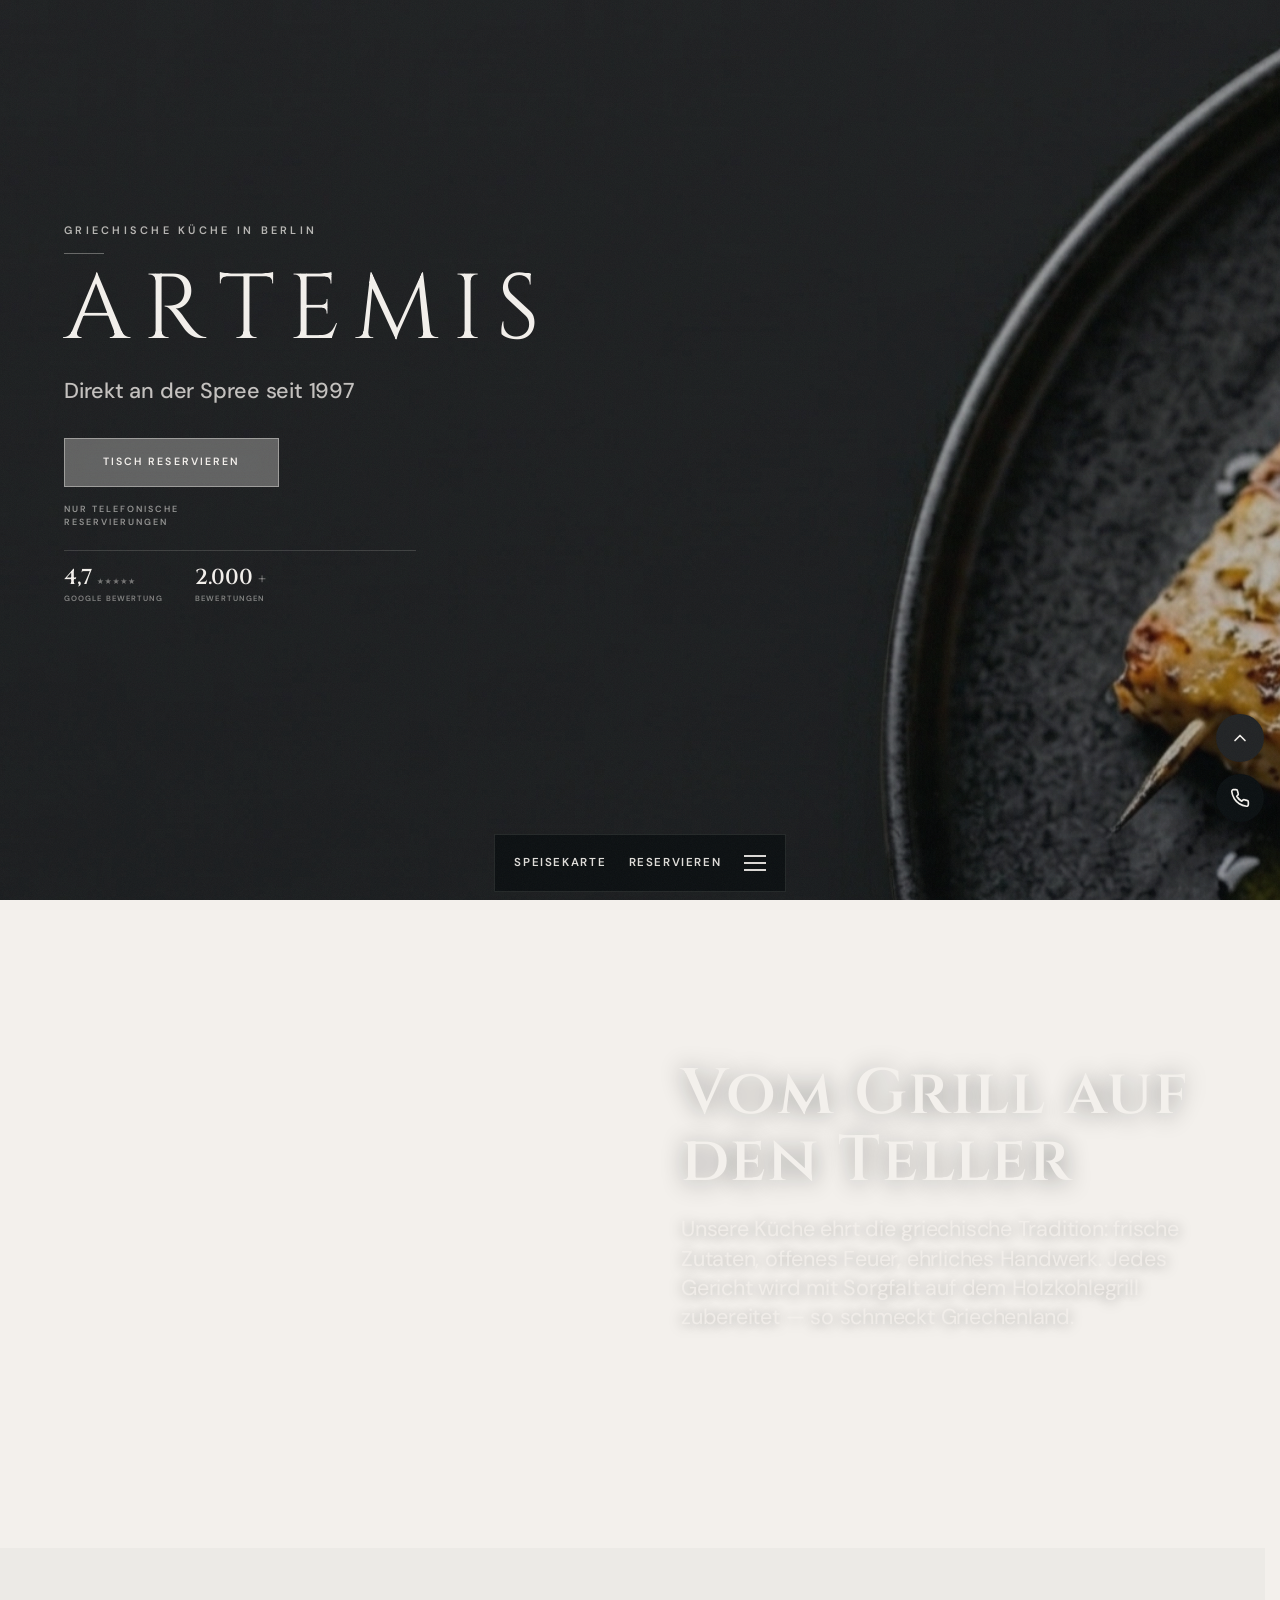
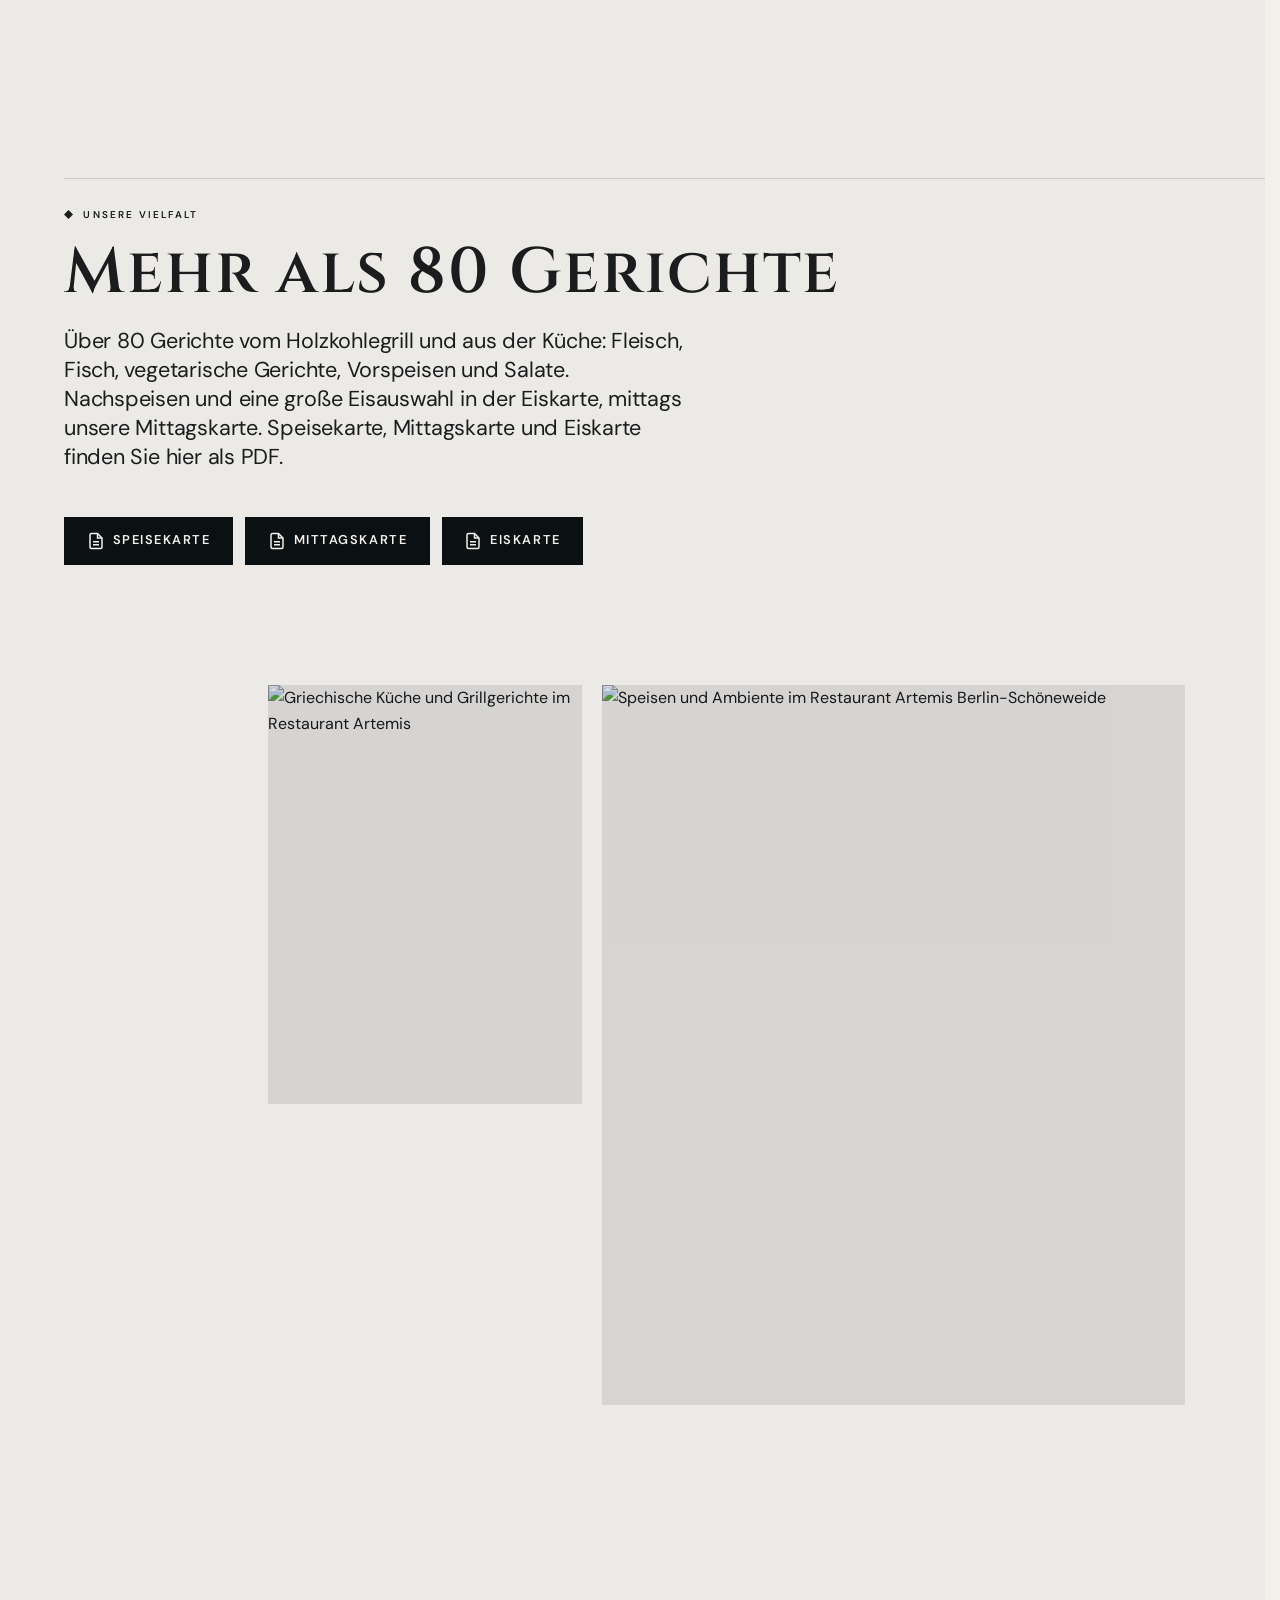
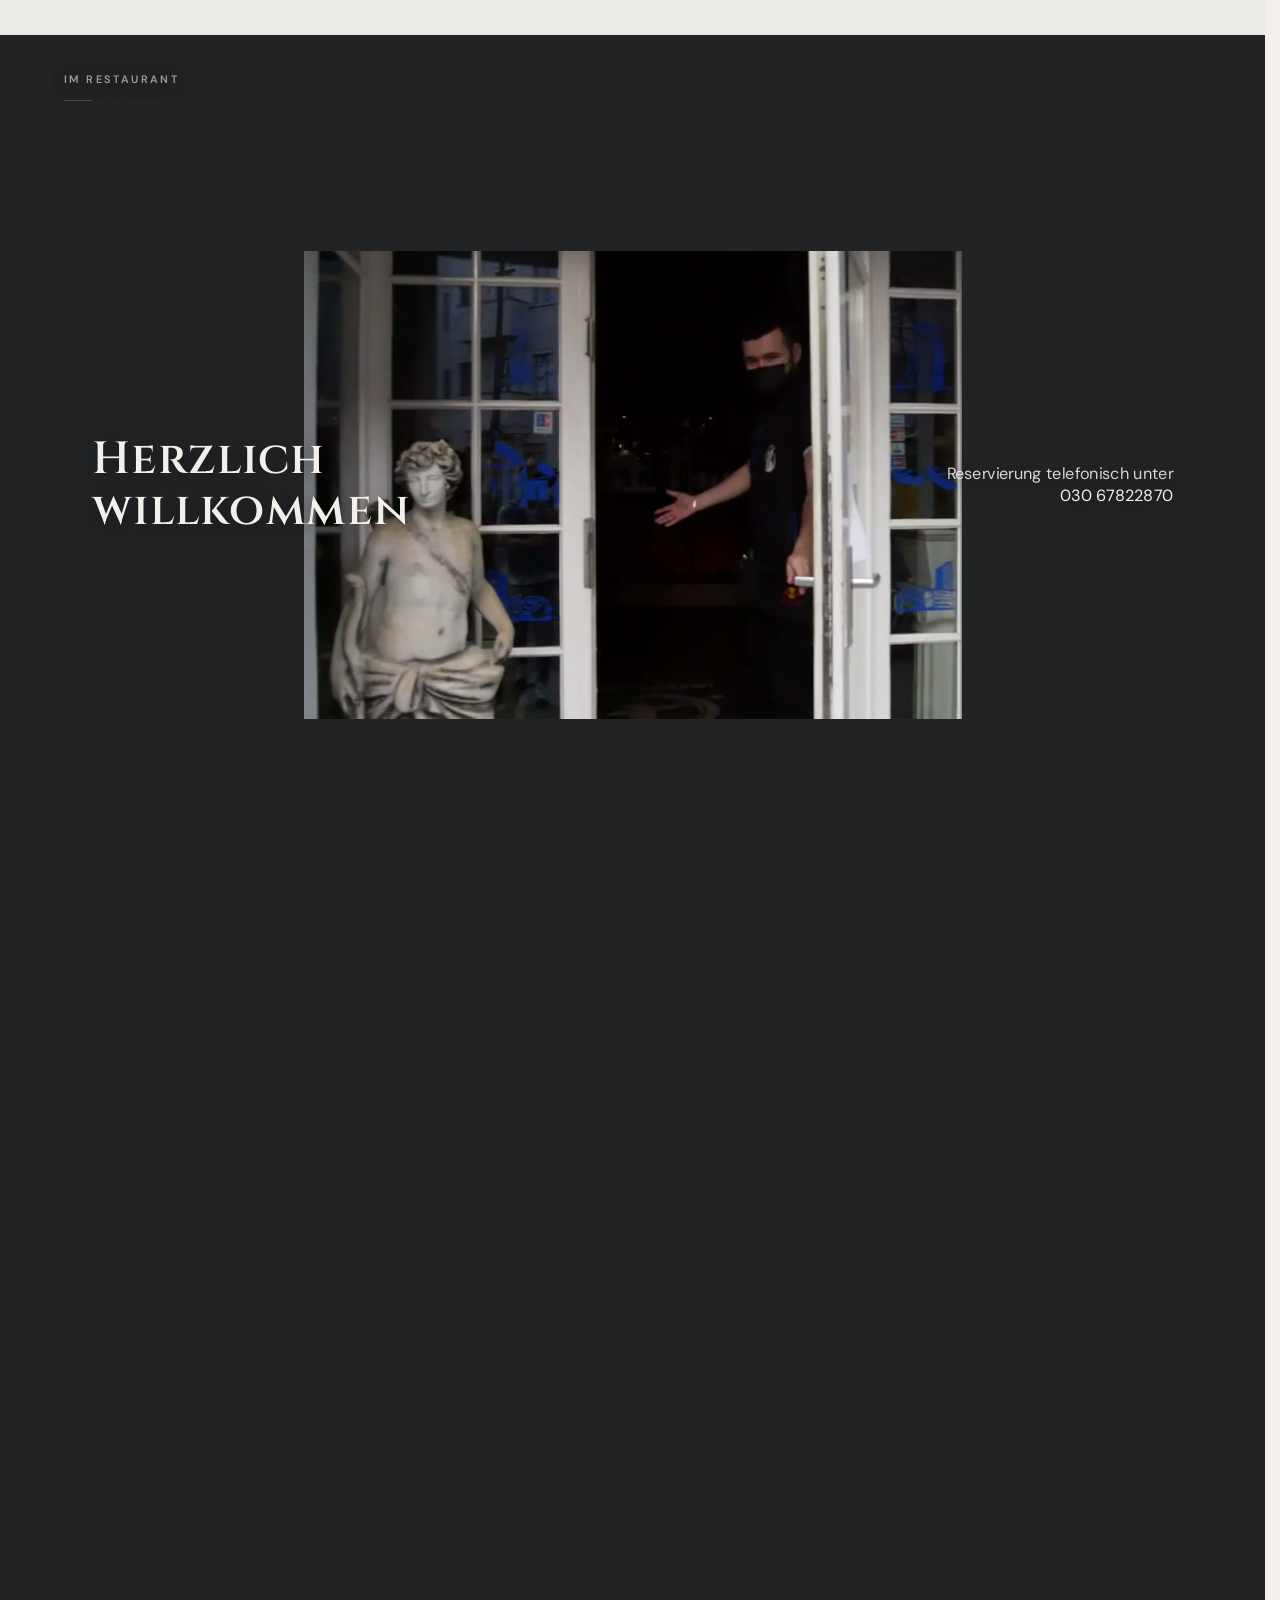
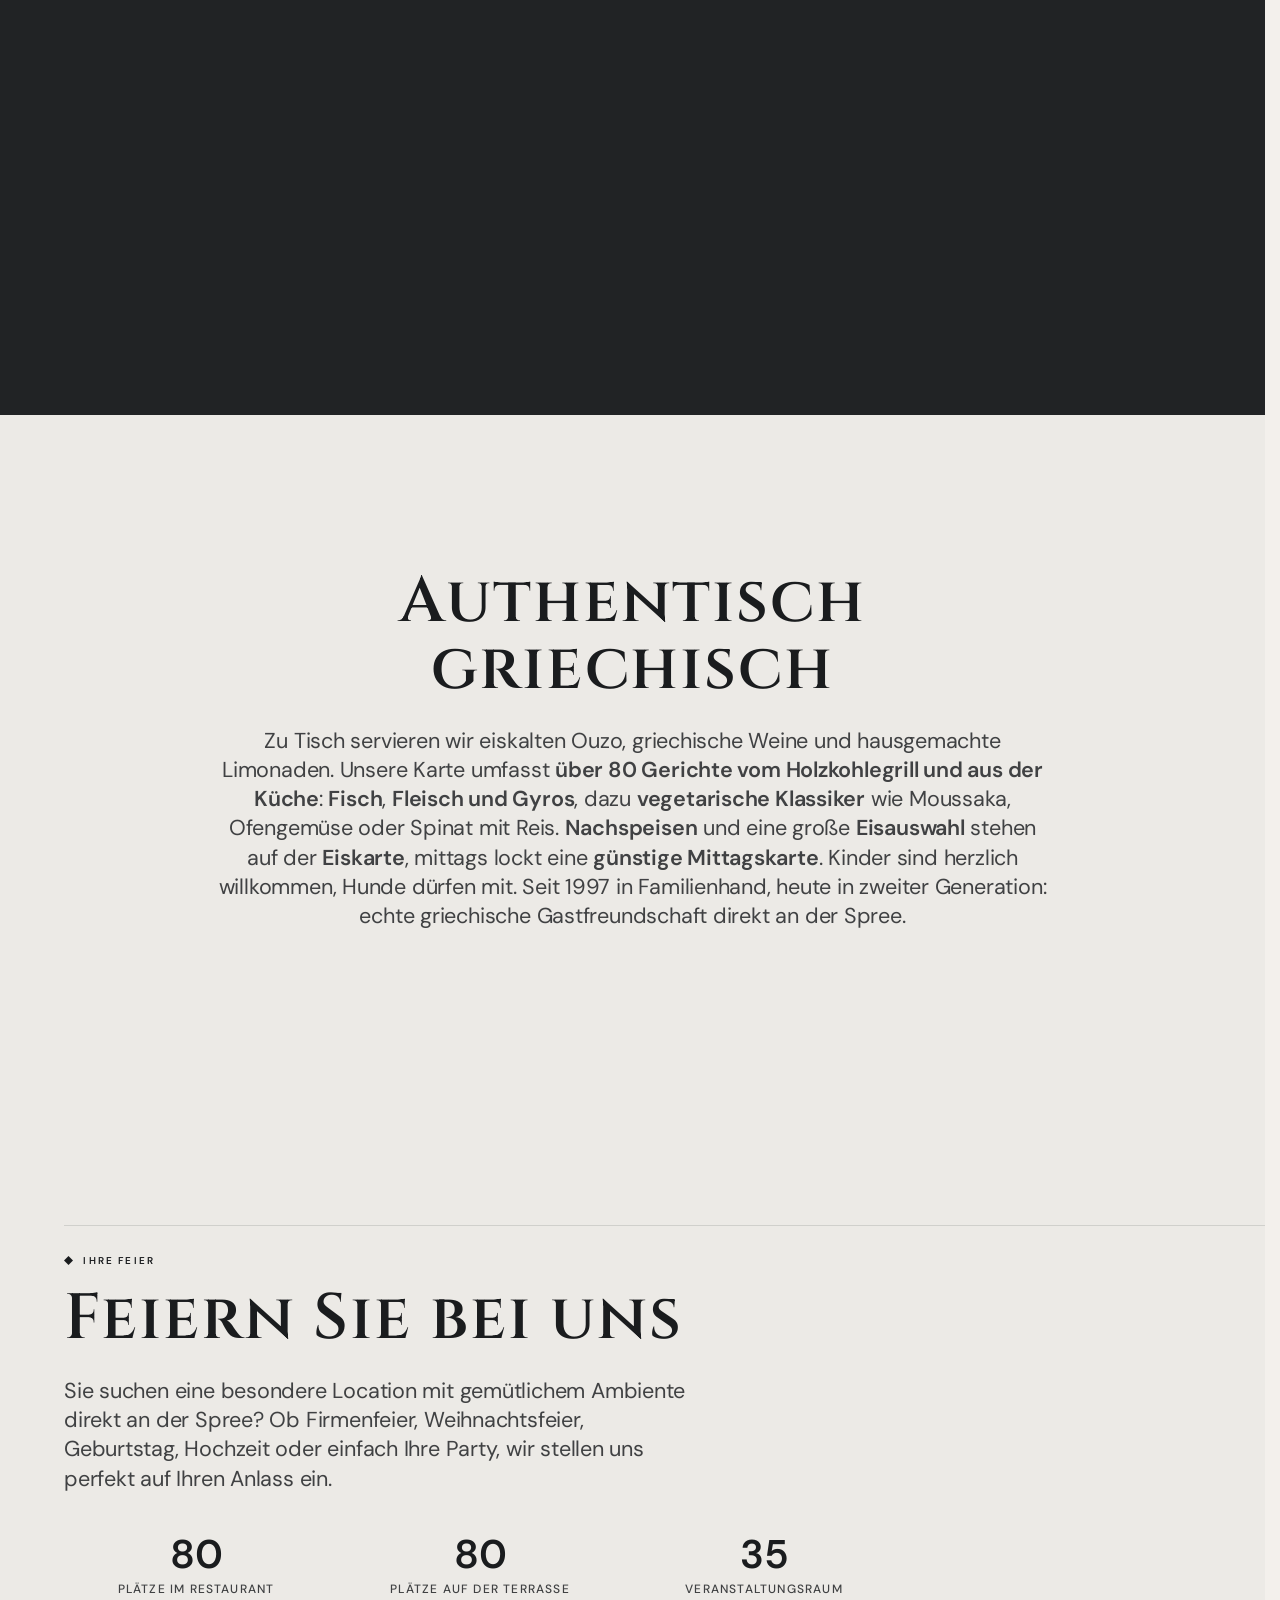
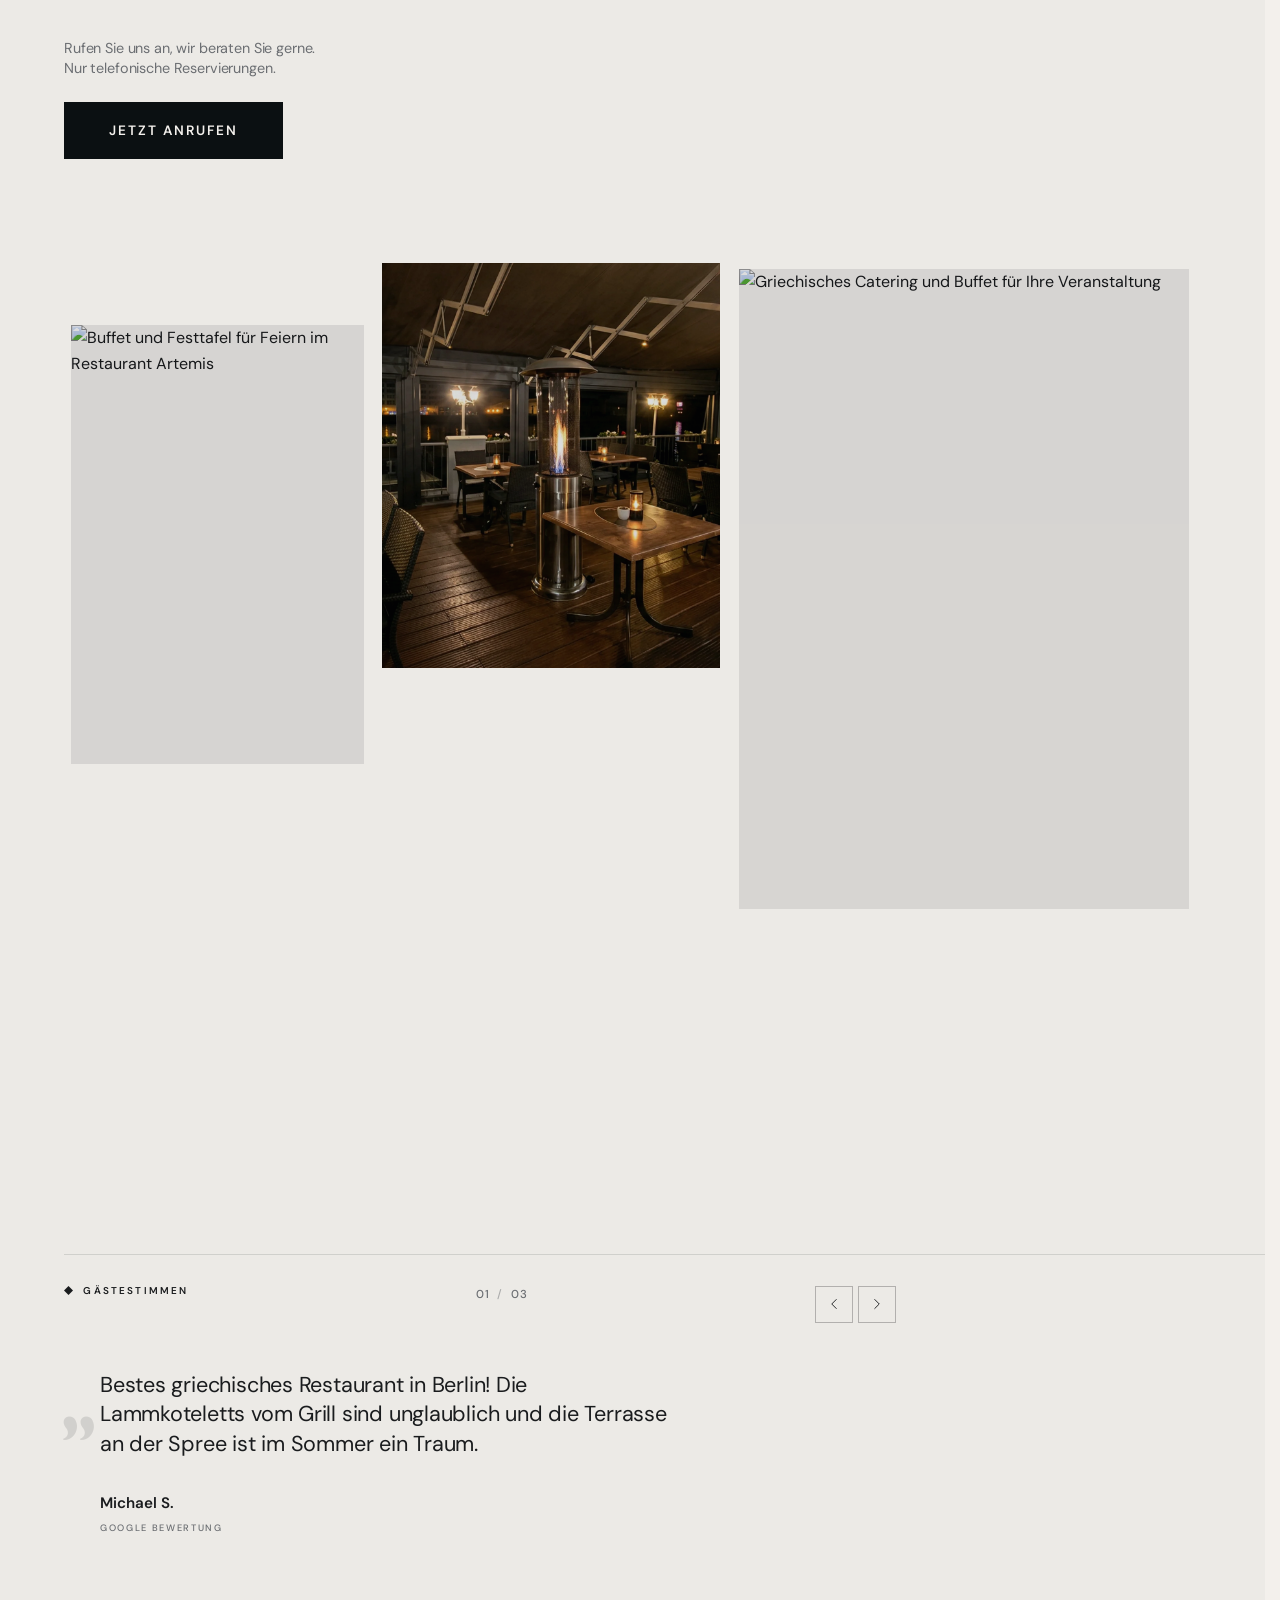
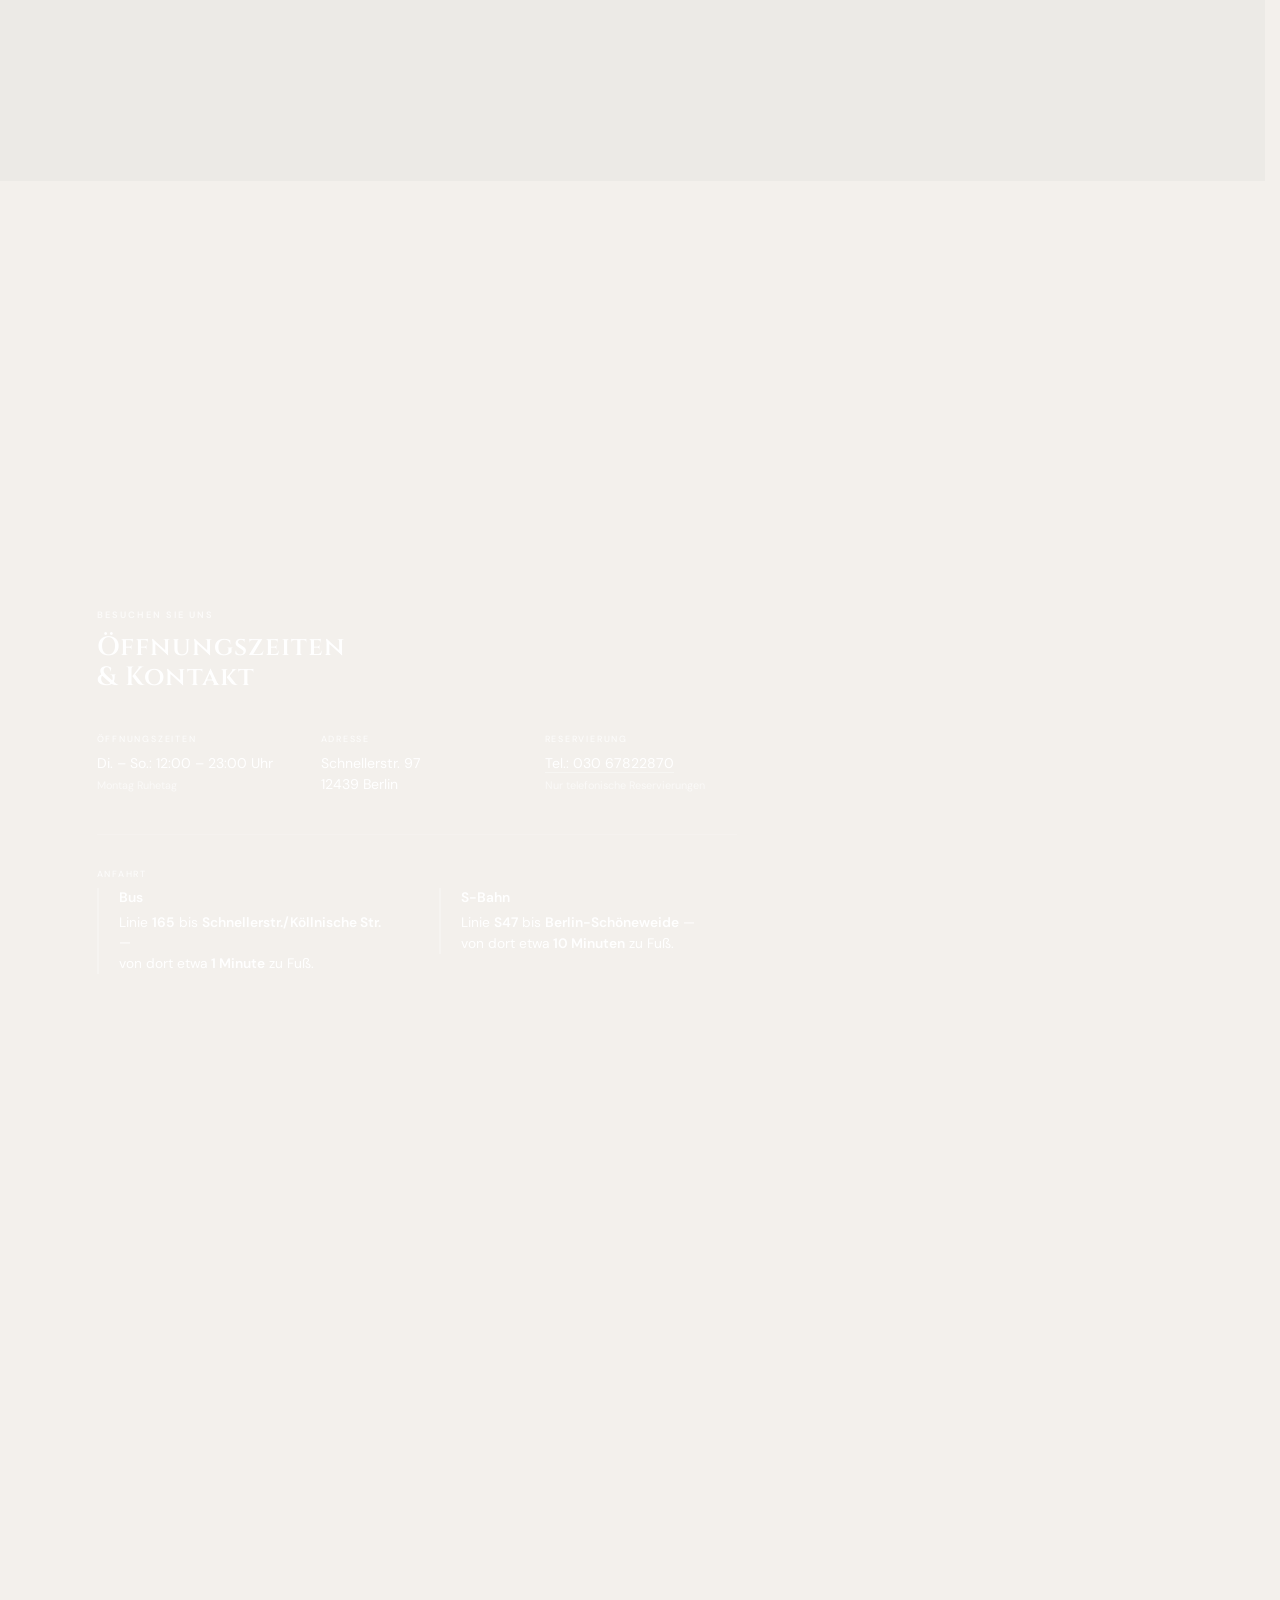
==== commit 239d241a: "Cinematic-Video: bei Pin verlassen nur pausieren, beim Zurückkehren an gleicher Stelle weiterspielen" ====
--- a/index.html
+++ b/index.html
@@ -20,13 +20,6 @@
   <link rel="preload" href="public/fonts/dmsans-latin.woff2" as="font" type="font/woff2" crossorigin>
   <link rel="preload" href="public/fonts/greek-stone.woff2" as="font" type="font/woff2" crossorigin>
   <link rel="preload" href="public/images/hero-image.webp" as="image" type="image/webp" fetchpriority="high">
-  <!-- Galerie Speisekarte / Feiern: früh laden, damit Scroll/Parallax nicht beim ersten Sichtbarwerden ruckelt -->
-  <link rel="preload" href="public/images/hf_20260401_112814_bb9cb2e4-de00-431c-9b4e-a2ac51eeb50e.png" as="image" type="image/png">
-  <link rel="preload" href="public/images/hf_20260401_112830_62cdfc50-46ea-41e5-ade4-21bcb3e68feb.png" as="image" type="image/png">
-  <link rel="preload" href="public/images/feier/hf_20260401_112437_90efe0bf-d541-4057-82fa-e56047314bed.png" as="image" type="image/png">
-  <link rel="preload" href="public/images/terasse.webp" as="image" type="image/webp">
-  <link rel="preload" href="public/images/feier/hf_20260401_112505_ffe14f9c-c97c-4987-85fe-ffaac6b1e887.png" as="image" type="image/png">
-  <link rel="preload" href="public/videos/artemis-mitte.webm" as="video" type="video/webm">
 
   <meta property="og:url" content="https://restaurant-artemis-berlin.de/">
   <meta property="og:site_name" content="Restaurant Artemis">
@@ -250,12 +243,12 @@
         <div class="gallery-pair gallery-pair--editorial" data-parallax-pair>
           <figure class="gallery-pair__col gallery-pair__col--a media-dim">
             <div class="gallery-pair__pan">
-              <img src="public/images/hf_20260401_112814_bb9cb2e4-de00-431c-9b4e-a2ac51eeb50e.png" alt="Griechische Küche und Grillgerichte im Restaurant Artemis" loading="eager" decoding="async" width="1200" height="1600">
+              <img src="public/images/hf_20260401_112814_bb9cb2e4-de00-431c-9b4e-a2ac51eeb50e.png" alt="Griechische Küche und Grillgerichte im Restaurant Artemis" loading="lazy" width="1200" height="1600">
             </div>
           </figure>
           <figure class="gallery-pair__col gallery-pair__col--b media-dim">
             <div class="gallery-pair__pan">
-              <img src="public/images/hf_20260401_112830_62cdfc50-46ea-41e5-ade4-21bcb3e68feb.png" alt="Speisen und Ambiente im Restaurant Artemis Berlin-Schöneweide" loading="eager" decoding="async" width="1200" height="1600">
+              <img src="public/images/hf_20260401_112830_62cdfc50-46ea-41e5-ade4-21bcb3e68feb.png" alt="Speisen und Ambiente im Restaurant Artemis Berlin-Schöneweide" loading="lazy" width="1200" height="1600">
             </div>
           </figure>
         </div>
@@ -269,7 +262,7 @@
         <div class="cinematic-scene" id="cinematic-scene">
           <div class="cinematic-stage-outer" aria-hidden="false">
             <div class="cinematic-stage" id="cinematic-stage">
-              <video id="cinematic-video" class="cinematic-video-el" muted playsinline preload="auto" poster="public/videos/artemis-mitte-poster.jpg">
+              <video id="cinematic-video" class="cinematic-video-el" muted playsinline preload="none" poster="public/videos/artemis-mitte-poster.jpg">
                 <source src="public/videos/artemis-mitte.webm" type="video/webm">
                 <source src="public/videos/artemis-mitte.mp4" type="video/mp4">
               </video>
@@ -354,17 +347,17 @@
           <div class="gallery-pair gallery-pair--feier-trio" data-parallax-pair>
             <figure class="gallery-pair__col gallery-pair__col--a media-dim">
               <div class="gallery-pair__pan">
-                <img src="public/images/feier/hf_20260401_112437_90efe0bf-d541-4057-82fa-e56047314bed.png" alt="Buffet und Festtafel für Feiern im Restaurant Artemis" loading="eager" decoding="async" width="1200" height="1600">
+                <img src="public/images/feier/hf_20260401_112437_90efe0bf-d541-4057-82fa-e56047314bed.png" alt="Buffet und Festtafel für Feiern im Restaurant Artemis" loading="lazy" width="1200" height="1600">
               </div>
             </figure>
             <figure class="gallery-pair__col gallery-pair__col--b media-dim gallery-pair__col--static">
               <div class="gallery-pair__pan">
-                <img src="public/images/terasse.webp" alt="Sommerterrasse des Restaurant Artemis an der Spree in Berlin" loading="eager" decoding="async" width="1600" height="1067">
+                <img src="public/images/terasse.webp" alt="Sommerterrasse des Restaurant Artemis an der Spree in Berlin" loading="lazy" width="1600" height="1067">
               </div>
             </figure>
             <figure class="gallery-pair__col gallery-pair__col--c media-dim">
               <div class="gallery-pair__pan">
-                <img src="public/images/feier/hf_20260401_112505_ffe14f9c-c97c-4987-85fe-ffaac6b1e887.png" alt="Griechisches Catering und Buffet für Ihre Veranstaltung" loading="eager" decoding="async" width="1200" height="1600">
+                <img src="public/images/feier/hf_20260401_112505_ffe14f9c-c97c-4987-85fe-ffaac6b1e887.png" alt="Griechisches Catering und Buffet für Ihre Veranstaltung" loading="lazy" width="1200" height="1600">
               </div>
             </figure>
           </div>
--- a/css/style.css
+++ b/css/style.css
@@ -2022,15 +2022,6 @@
     backface-visibility: hidden;
     -webkit-backface-visibility: hidden;
   }
-
-  /*
-   * Text nicht mehr per Scroll-Scrub animiert — vertikal wie zuvor yPercent:-50.
-   * :not(.hero-mobile-desktop-site): dort Grid-Layout mit position:static.
-   */
-  html:not(.hero-mobile-desktop-site) .cinematic-copy-follow .cinematic-copy--lead,
-  html:not(.hero-mobile-desktop-site) .cinematic-copy-follow .cinematic-copy--trail {
-    transform: translateY(-50%);
-  }
 }
 
 .cinematic-video-el {
@@ -2040,6 +2031,7 @@
   width: 100%;
   height: 100%;
   object-fit: cover;
+  transform: translateZ(0);
 }
 
 /* Mobil: Tap-to-Play (Desktop-Button ausgeblendet) */
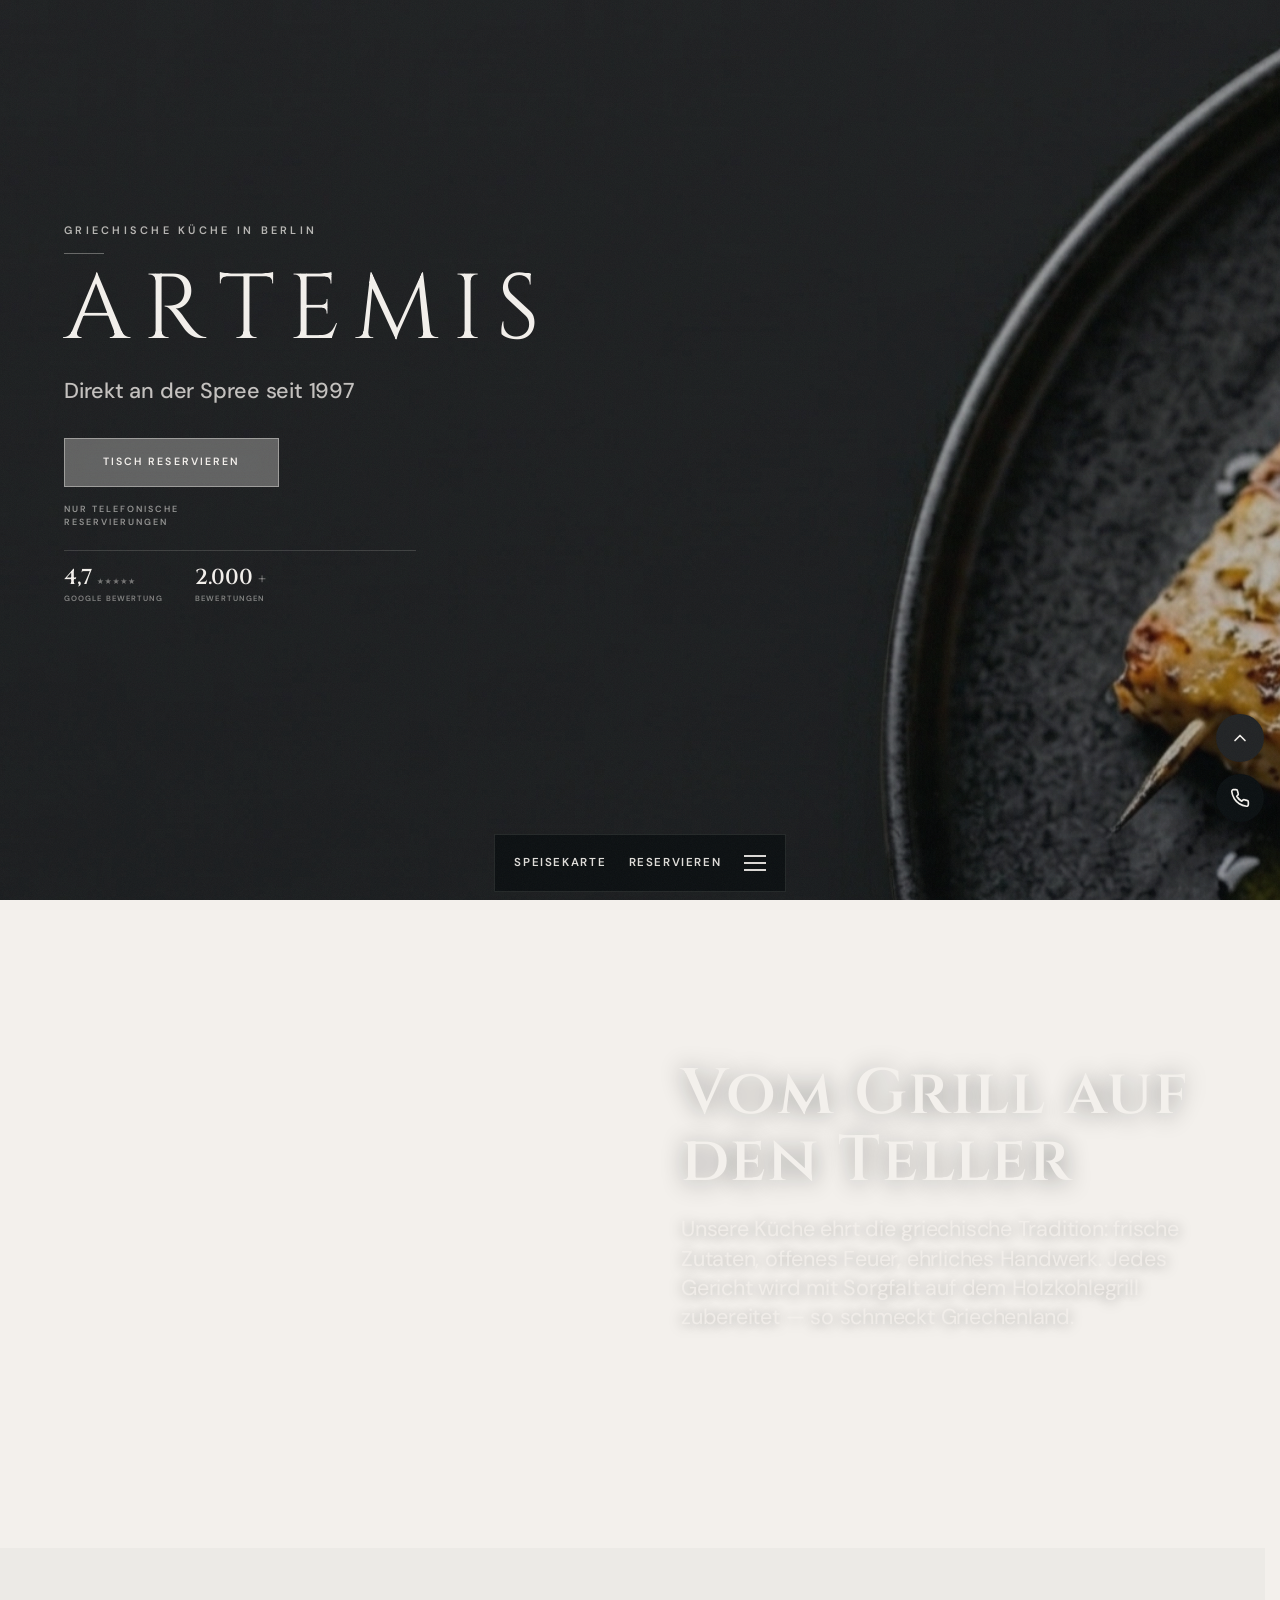
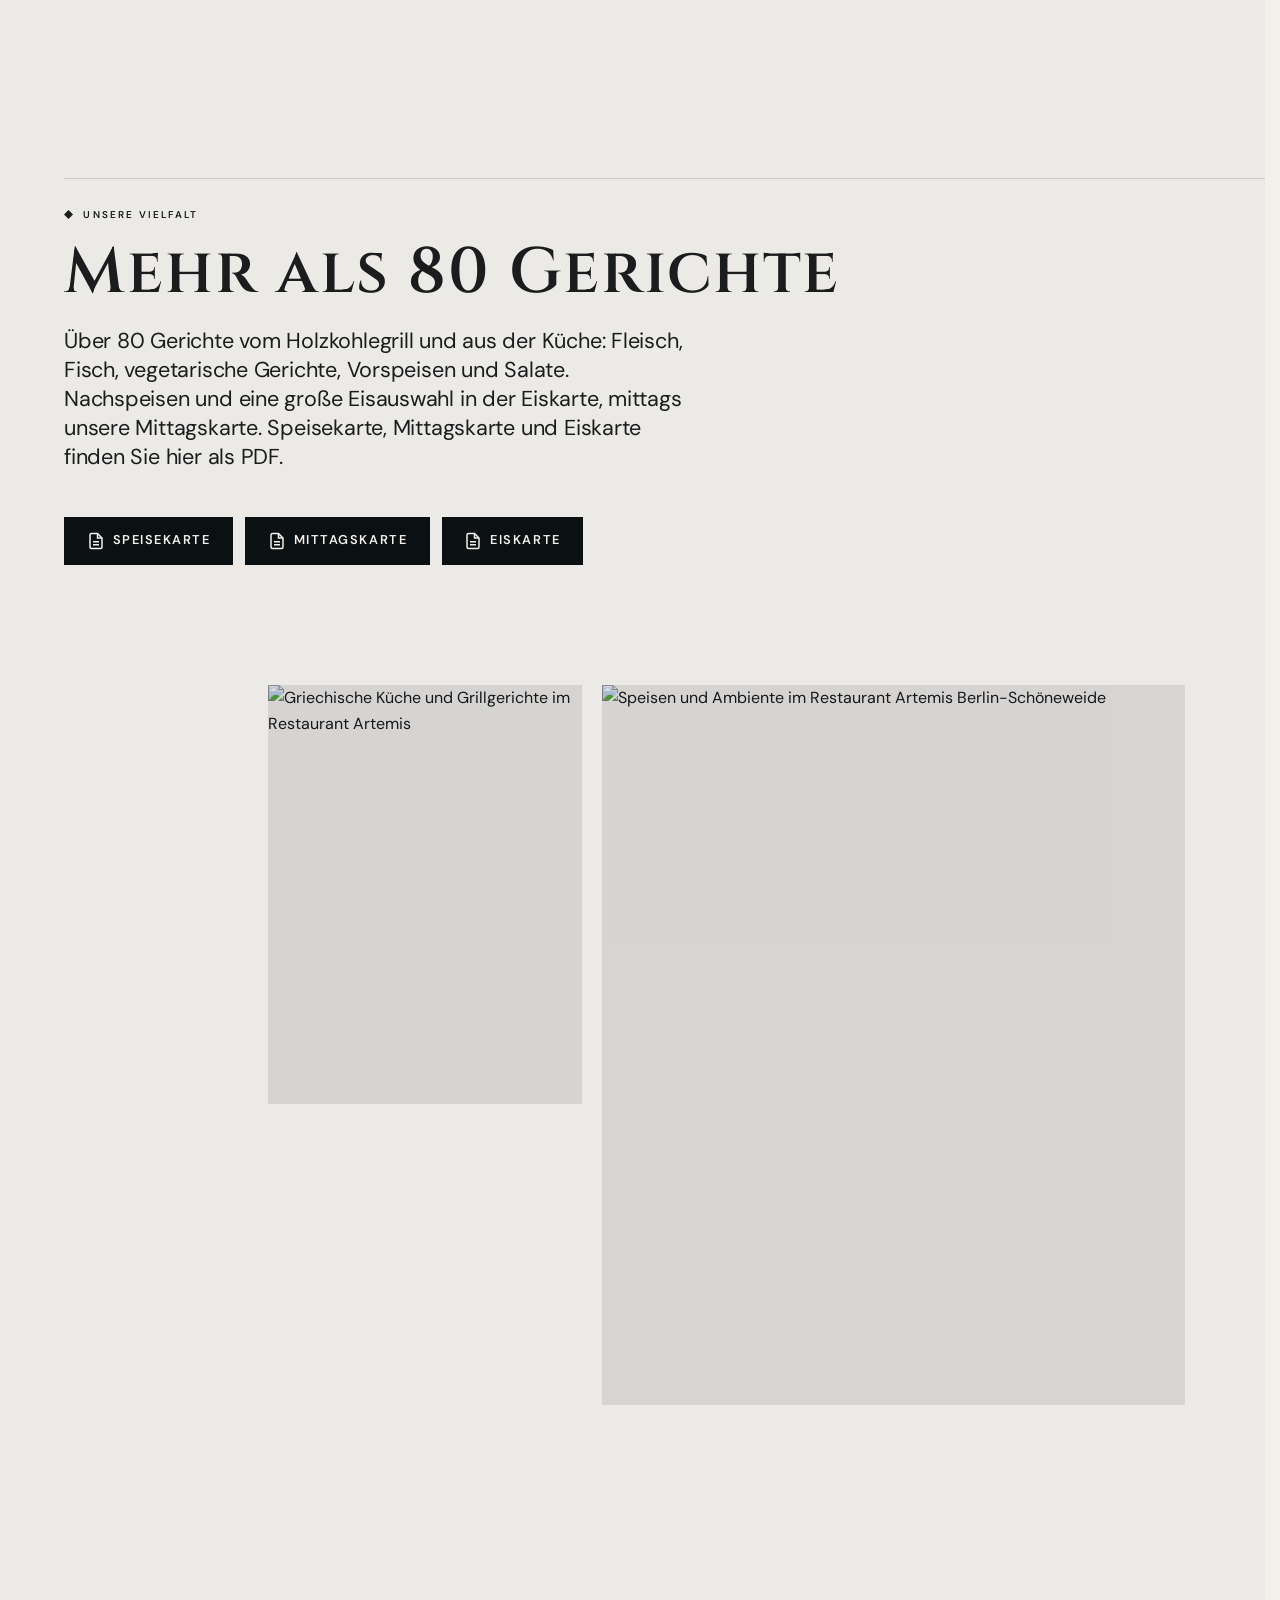
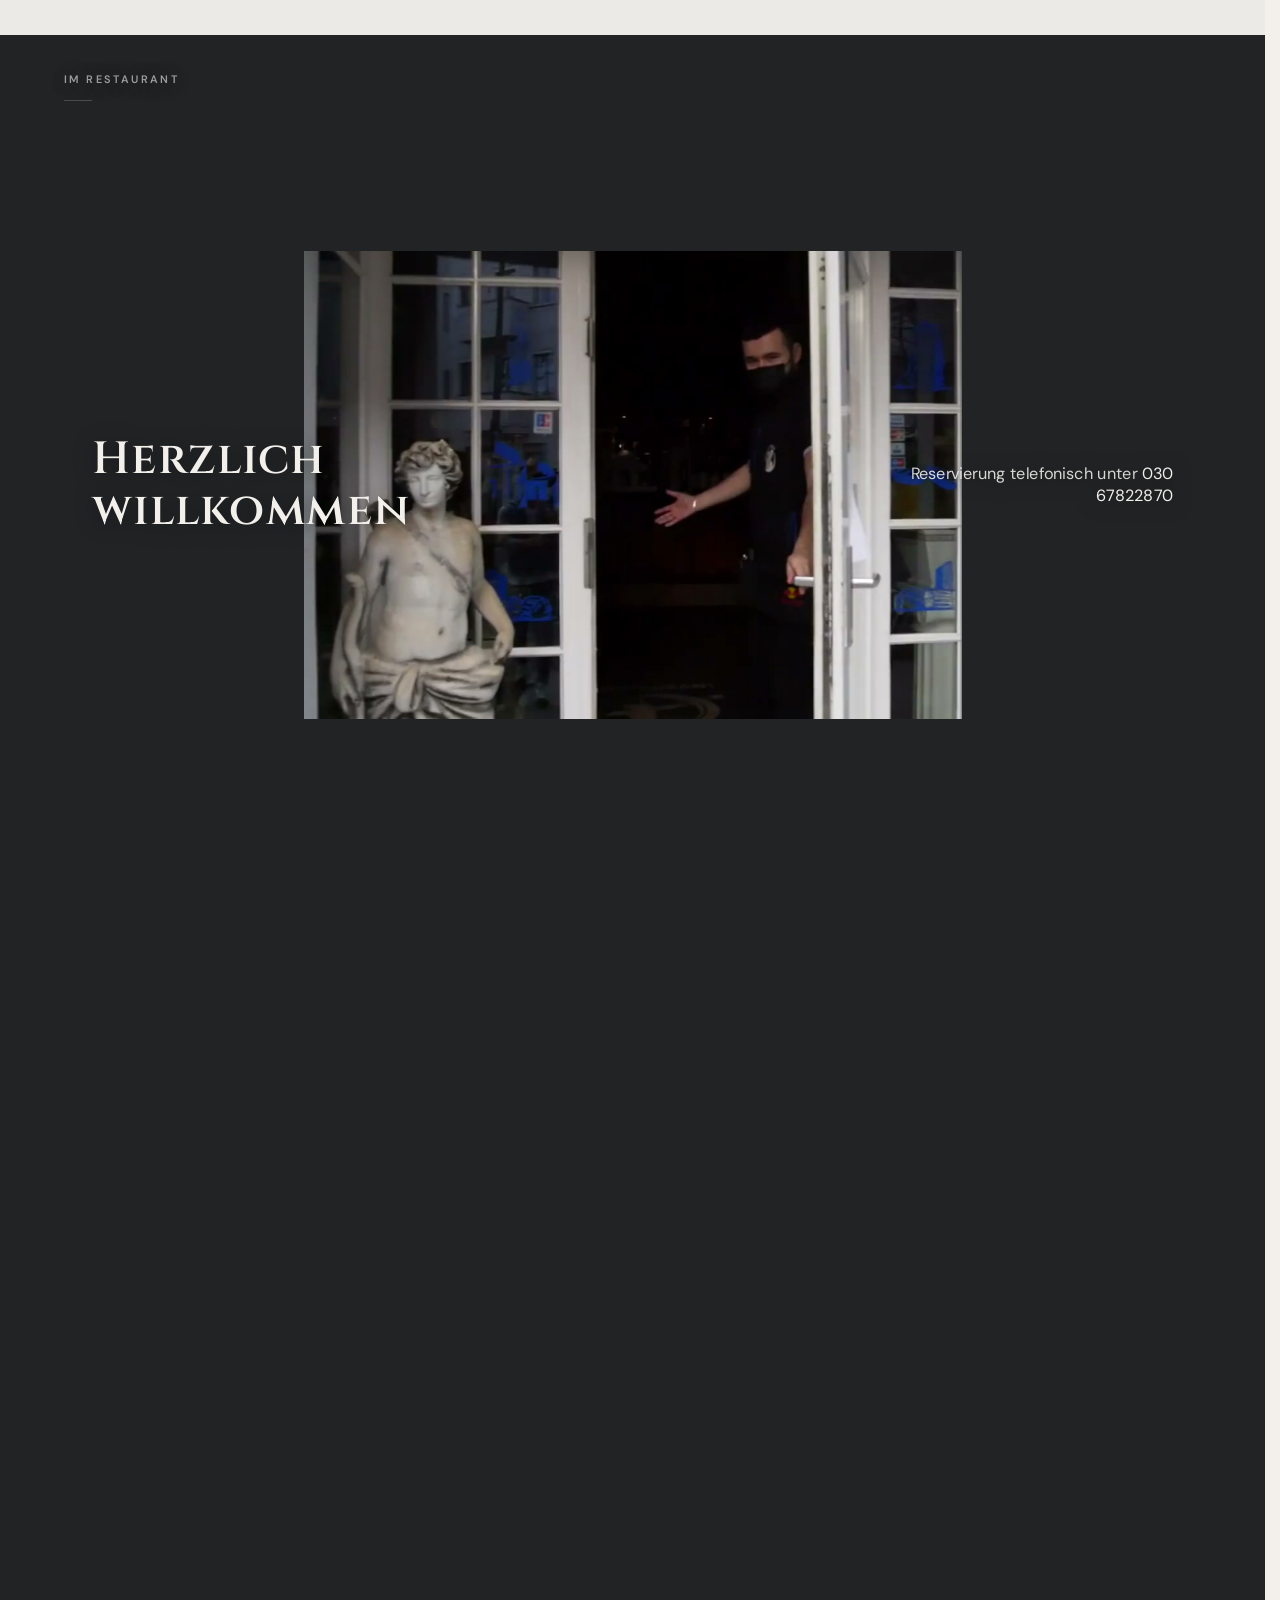
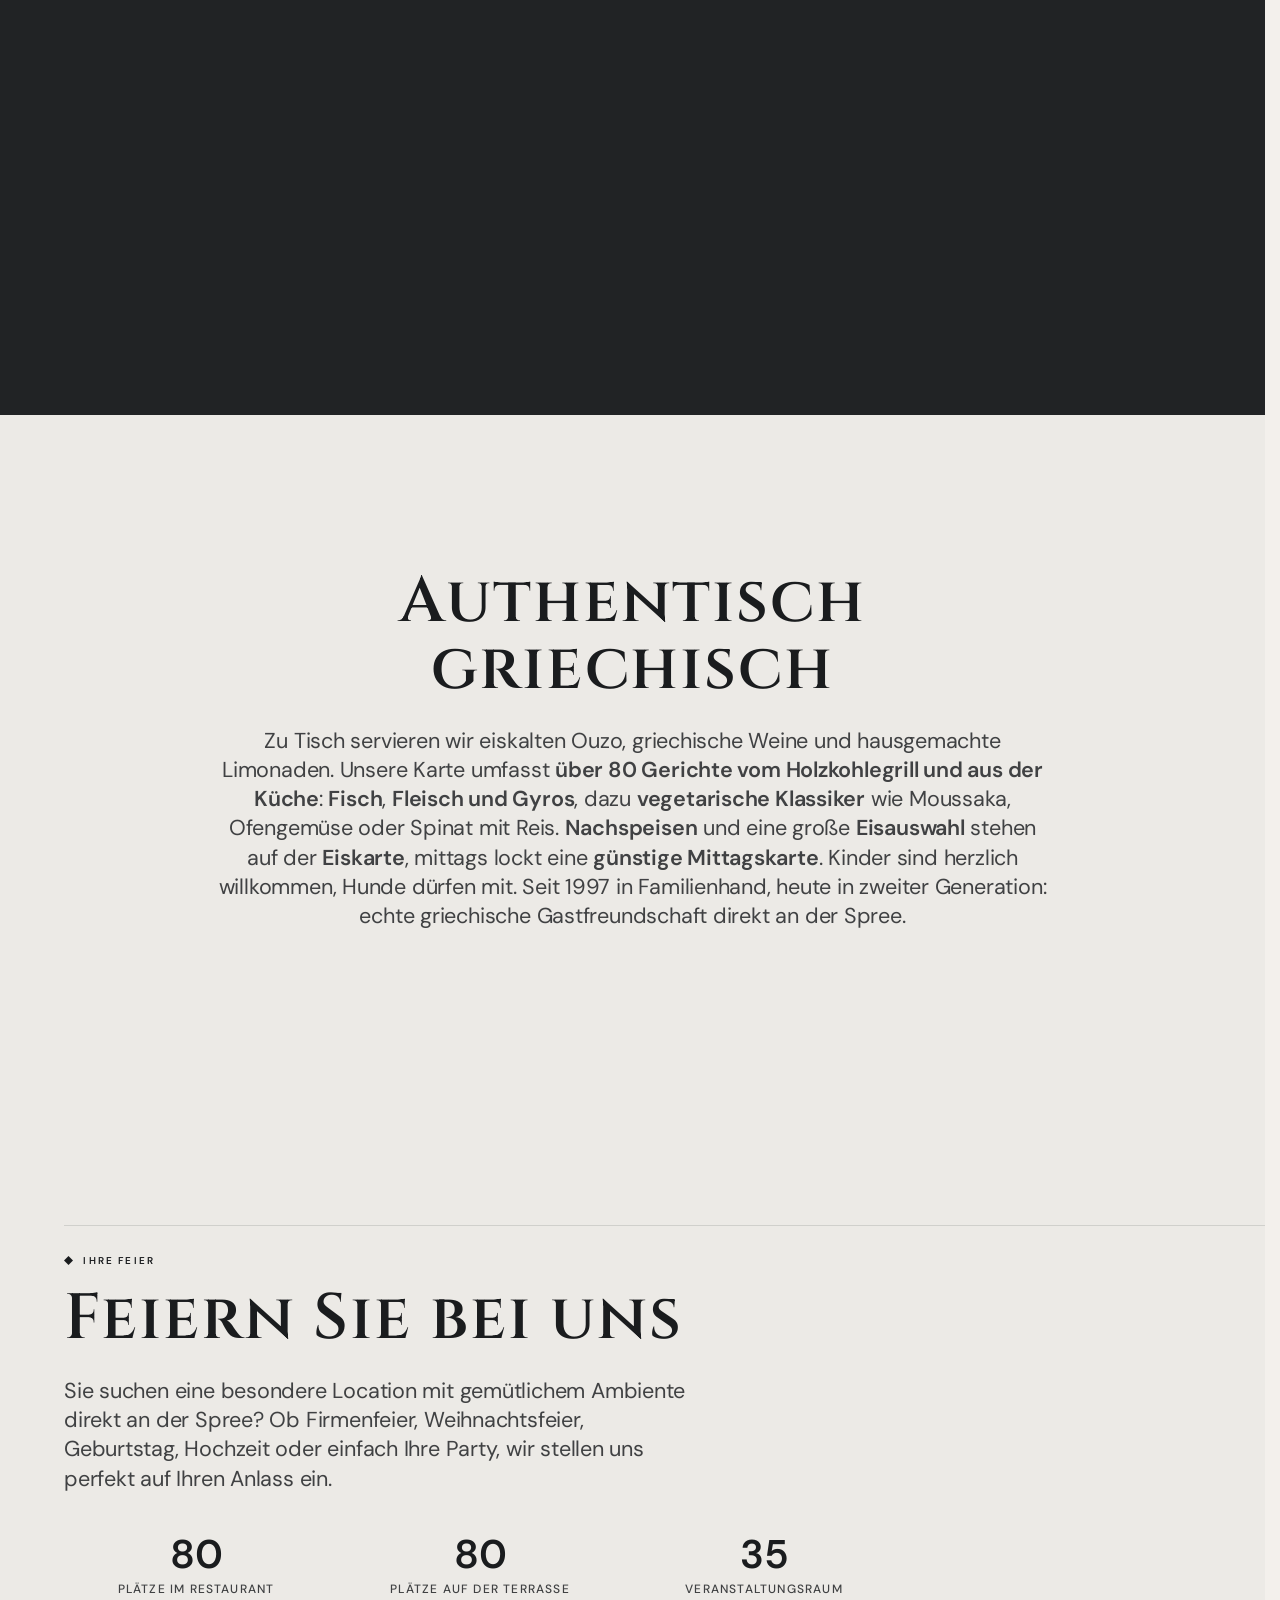
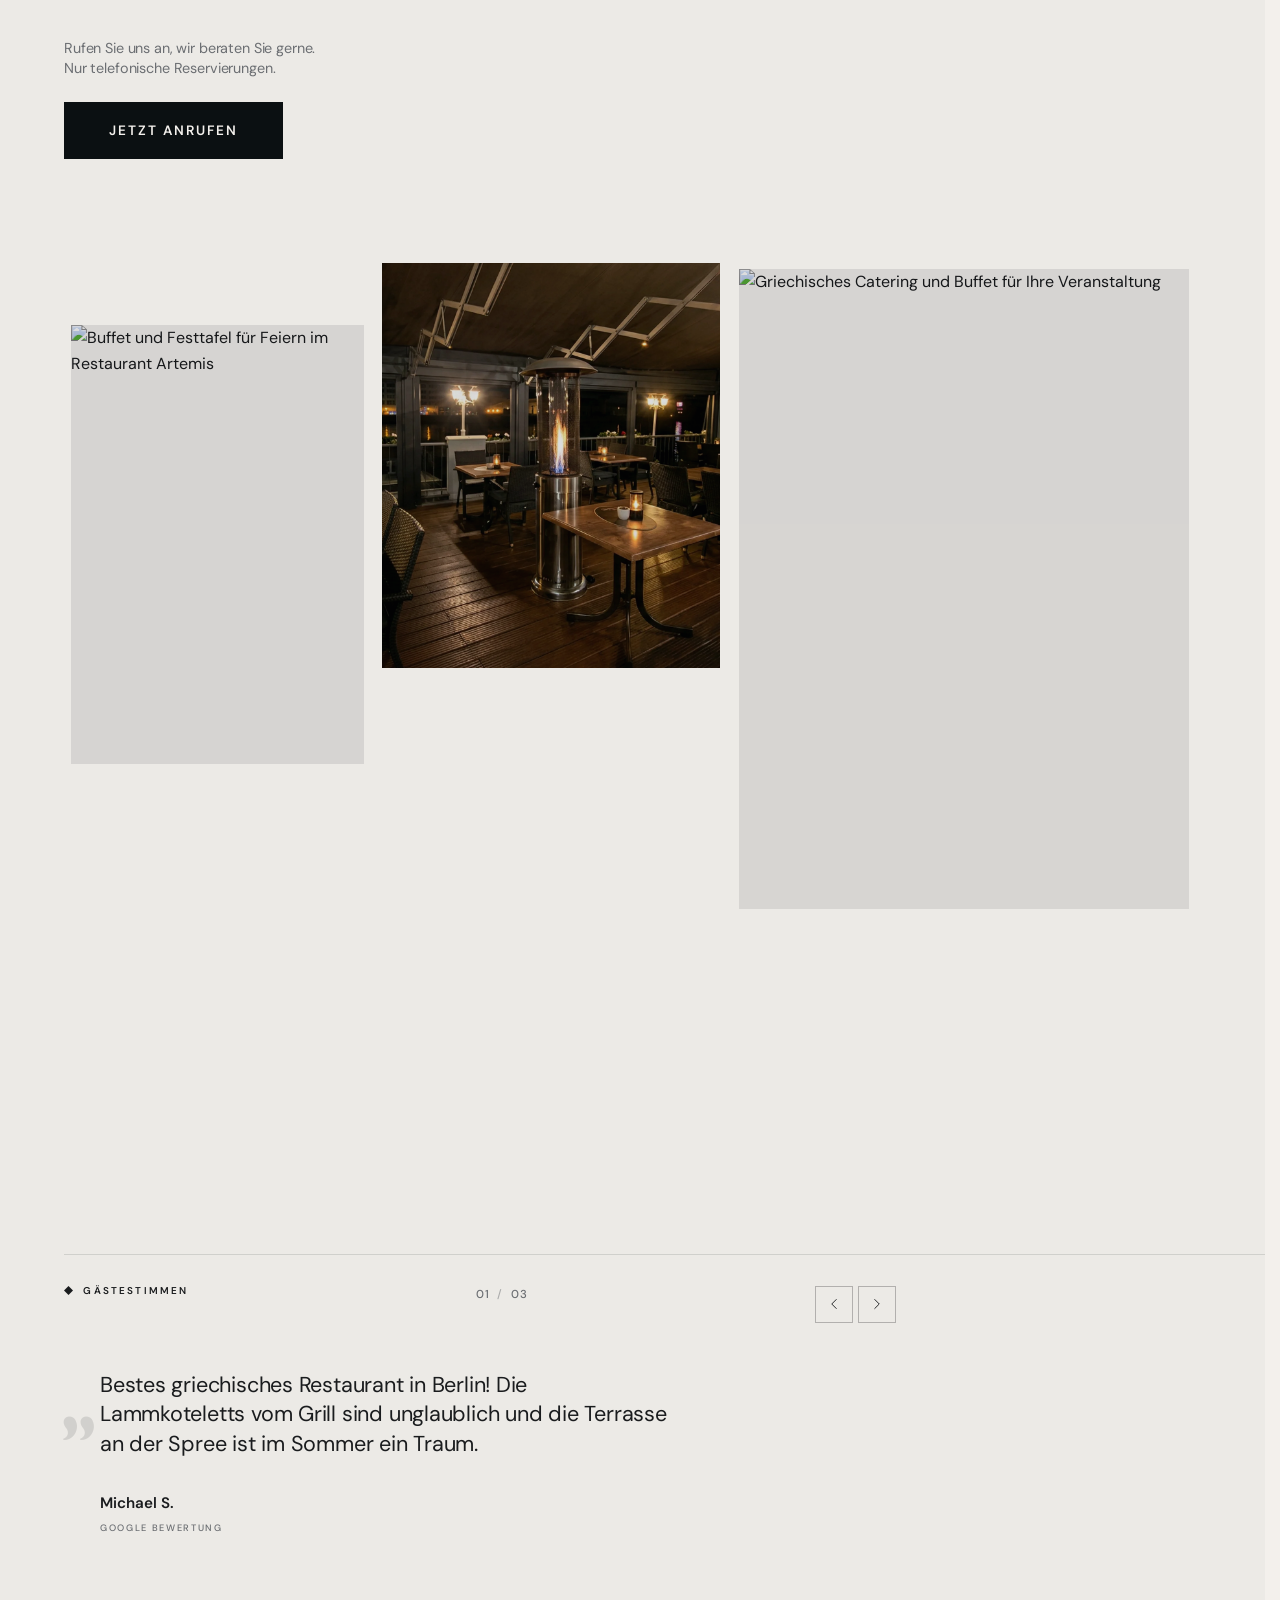
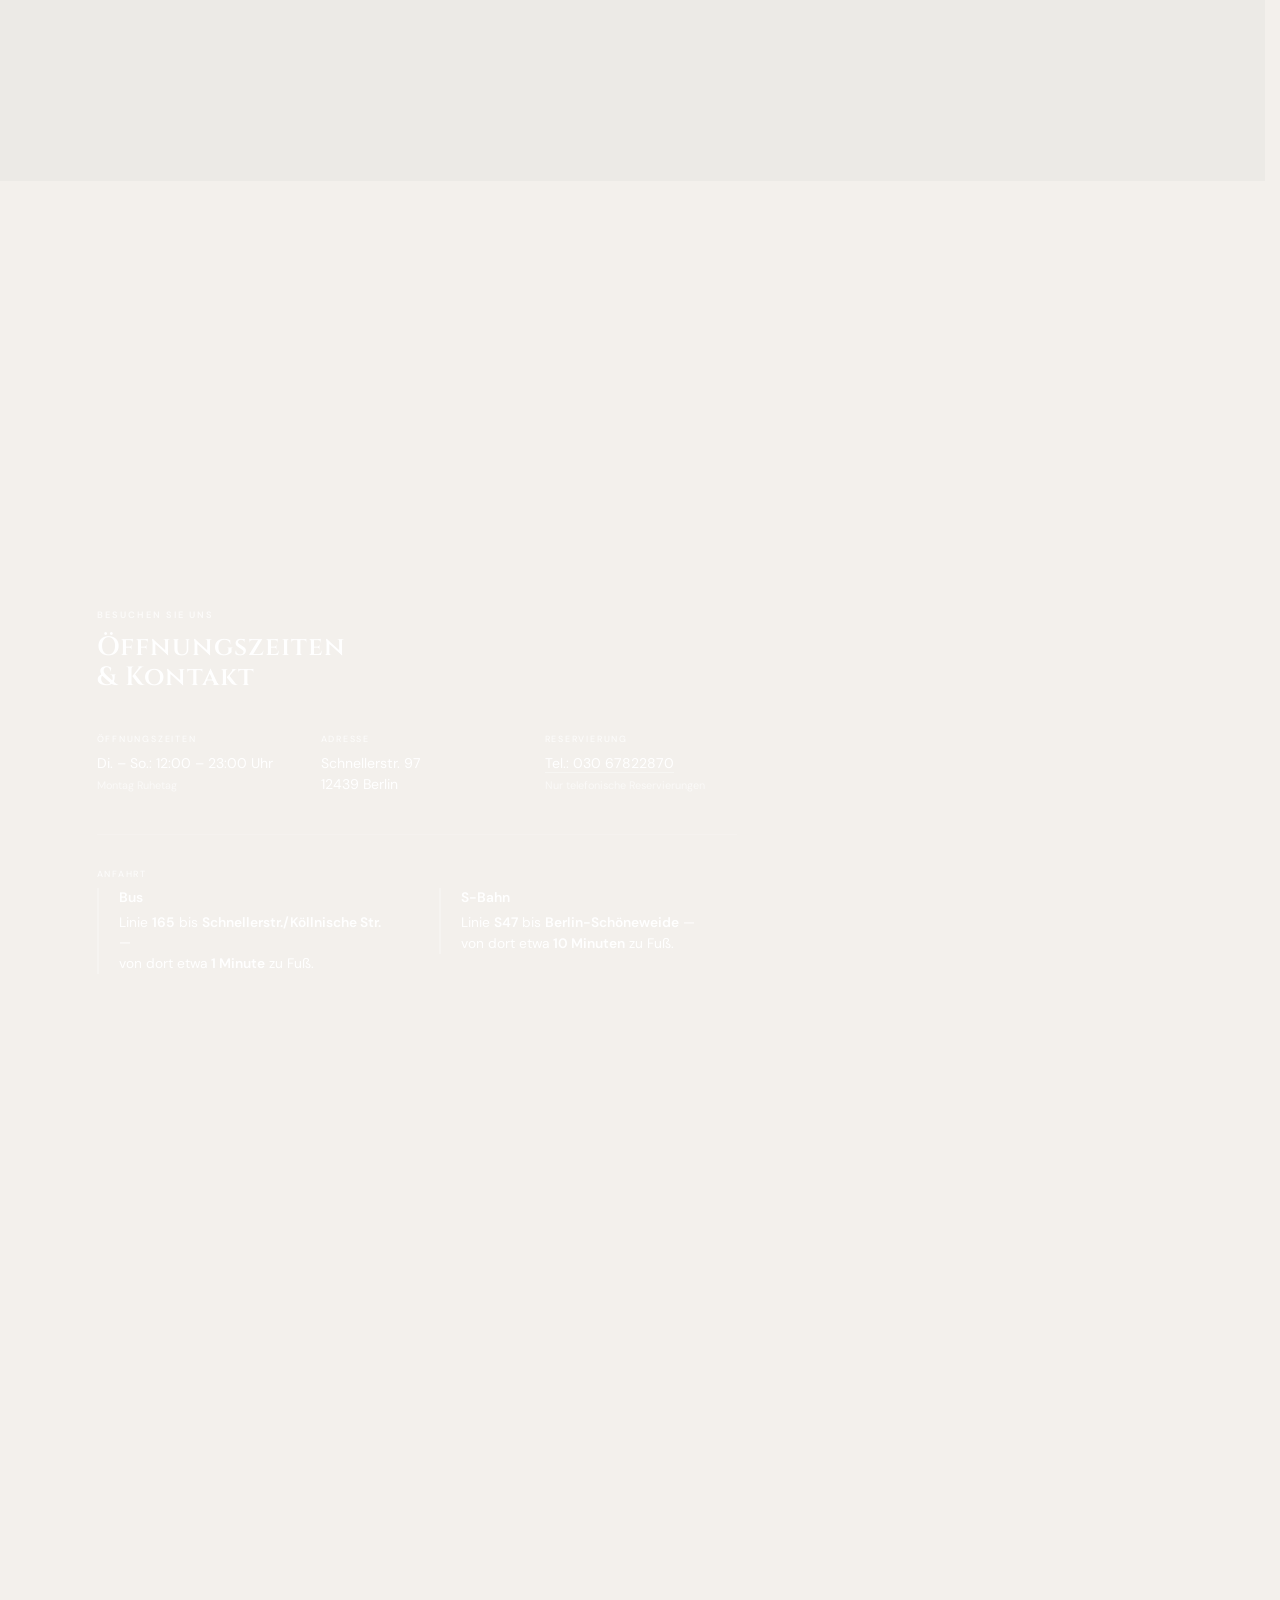
==== commit a39b614c: "Mobile Cinematic: Video vertikal zentriert, Text umbrechen, Kicker-Linie zentriert Made-with: Cursor" ====
--- a/index.html
+++ b/index.html
@@ -277,7 +277,7 @@
             <div class="cinematic-copy cinematic-copy--lead" id="cinematic-copy-lead">
               <h2 class="heading heading--light heading--cinematic">Herzlich willkommen</h2>
             </div>
-            <p class="cinematic-copy cinematic-copy--trail" id="cinematic-copy-trail">Reservierung telefonisch unter <a href="tel:+493067822870">030&nbsp;67822870</a></p>
+            <p class="cinematic-copy cinematic-copy--trail" id="cinematic-copy-trail">Reservierung telefonisch unter <a href="tel:+493067822870">030 67822870</a></p>
           </div>
         </div>
       </div>
--- a/css/style.css
+++ b/css/style.css
@@ -788,13 +788,16 @@
 html.hero-mobile-desktop-site .cinematic-scene {
   display: grid;
   grid-template-columns: 1fr;
+  grid-template-rows: auto auto 1fr auto;
   justify-items: center;
-  align-content: start;
-  gap: clamp(0.55rem, 2.2vw, 0.9rem);
-  padding: clamp(1rem, 4vw, 1.5rem) 1.25rem;
-  padding-bottom: calc(var(--dock-safe-bottom) + 0.85rem);
+  align-content: stretch;
+  gap: clamp(0.5rem, 2vw, 0.85rem);
+  row-gap: clamp(0.45rem, 1.8vw, 0.75rem);
+  padding: clamp(1.1rem, 4vw, 1.6rem) clamp(1.1rem, 5vw, 1.5rem);
+  padding-bottom: calc(var(--dock-safe-bottom) + 1rem);
   box-sizing: border-box;
   min-height: 100svh;
+  min-height: 100dvh;
   overflow: visible;
 }
 
@@ -813,23 +816,37 @@
   max-width: 22rem;
   text-align: center;
   text-shadow: 0 1px 16px rgba(11, 16, 18, 0.5);
+  margin-bottom: 0.35rem;
+  padding-bottom: 0.65rem;
+}
+
+html.hero-mobile-desktop-site .cinematic-copy--kicker.label::after {
+  left: 50%;
+  transform: translateX(-50%);
 }
 
 html.hero-mobile-desktop-site .cinematic-copy--lead {
   position: static;
   grid-row: 2;
   width: 100%;
-  max-width: min(22rem, 92vw);
-  margin: 0;
+  max-width: min(22rem, 100%);
+  margin: 0 0 clamp(0.35rem, 2vw, 0.65rem);
   text-align: center;
   transform: none !important;
   text-shadow: 0 1px 18px rgba(11, 16, 18, 0.45);
+}
+
+html.hero-mobile-desktop-site .cinematic-copy--lead .heading--cinematic {
+  margin-bottom: 0;
+  line-height: 1.08;
 }
 
 html.hero-mobile-desktop-site .cinematic-stage-outer {
   position: static;
   grid-row: 3;
   width: 100%;
+  min-height: 0;
+  align-self: stretch;
   display: flex;
   justify-content: center;
   align-items: center;
@@ -840,14 +857,22 @@
   position: static;
   grid-row: 4;
   width: 100%;
-  max-width: min(22rem, 92vw);
-  margin: 0;
-  padding: 0 0.25rem;
+  max-width: 100%;
+  margin: clamp(0.65rem, 2.5vw, 1.1rem) 0 0;
+  padding: 0;
   text-align: center;
   transform: none !important;
   right: auto;
   left: auto;
   top: auto;
+  box-sizing: border-box;
+  overflow-wrap: break-word;
+  word-wrap: break-word;
+  hyphens: auto;
+}
+
+html.hero-mobile-desktop-site .cinematic-copy--trail a {
+  overflow-wrap: anywhere;
 }
 
 html.hero-mobile-desktop-site .cinematic-mobile-play {
@@ -861,8 +886,8 @@
 
 html.hero-mobile-desktop-site .cinematic-stage {
   width: min(92vw, calc(100% - 1.5rem));
-  height: min(56svh, 62svh);
-  max-height: 520px;
+  height: min(52svh, 58svh);
+  max-height: 480px;
   will-change: auto;
 }
 
@@ -2096,14 +2121,17 @@
   .cinematic-scene {
     display: grid;
     grid-template-columns: 1fr;
+    grid-template-rows: auto auto 1fr auto;
     justify-items: center;
-    align-content: start;
-    gap: clamp(0.55rem, 2.2vw, 0.9rem);
-    padding: clamp(1rem, 4vw, 1.5rem) 1.25rem;
-    padding-bottom: calc(var(--dock-safe-bottom) + 0.85rem);
+    align-content: stretch;
+    gap: clamp(0.5rem, 2vw, 0.85rem);
+    row-gap: clamp(0.45rem, 1.8vw, 0.75rem);
+    padding: clamp(1.1rem, 4vw, 1.6rem) clamp(1.1rem, 5vw, 1.5rem);
+    padding-bottom: calc(var(--dock-safe-bottom) + 1rem);
     box-sizing: border-box;
     min-height: 100vh;
     min-height: 100svh;
+    min-height: 100dvh;
     overflow: visible;
   }
 
@@ -2122,23 +2150,37 @@
     max-width: 22rem;
     text-align: center;
     text-shadow: 0 1px 16px rgba(11, 16, 18, 0.5);
+    margin-bottom: 0.35rem;
+    padding-bottom: 0.65rem;
+  }
+
+  .cinematic-copy--kicker.label::after {
+    left: 50%;
+    transform: translateX(-50%);
   }
 
   .cinematic-copy--lead {
     position: static;
     grid-row: 2;
     width: 100%;
-    max-width: min(22rem, 92vw);
-    margin: 0;
+    max-width: min(22rem, 100%);
+    margin: 0 0 clamp(0.35rem, 2vw, 0.65rem);
     text-align: center;
     transform: none !important;
     text-shadow: 0 1px 18px rgba(11, 16, 18, 0.45);
+  }
+
+  .cinematic-copy--lead .heading--cinematic {
+    margin-bottom: 0;
+    line-height: 1.08;
   }
 
   .cinematic-stage-outer {
     position: static;
     grid-row: 3;
     width: 100%;
+    min-height: 0;
+    align-self: stretch;
     display: flex;
     justify-content: center;
     align-items: center;
@@ -2149,14 +2191,22 @@
     position: static;
     grid-row: 4;
     width: 100%;
-    max-width: min(22rem, 92vw);
-    margin: 0;
-    padding: 0 0.25rem;
+    max-width: 100%;
+    margin: clamp(0.65rem, 2.5vw, 1.1rem) 0 0;
+    padding: 0;
     text-align: center;
     transform: none !important;
     right: auto;
     left: auto;
     top: auto;
+    box-sizing: border-box;
+    overflow-wrap: break-word;
+    word-wrap: break-word;
+    hyphens: auto;
+  }
+
+  .cinematic-copy--trail a {
+    overflow-wrap: anywhere;
   }
 
   .cinematic-mobile-play {
@@ -2170,8 +2220,8 @@
 
   .cinematic-stage {
     width: min(92vw, calc(100% - 1.5rem));
-    height: min(56svh, 62vh);
-    max-height: 520px;
+    height: min(52svh, 58vh);
+    max-height: 480px;
     will-change: auto;
   }
 }
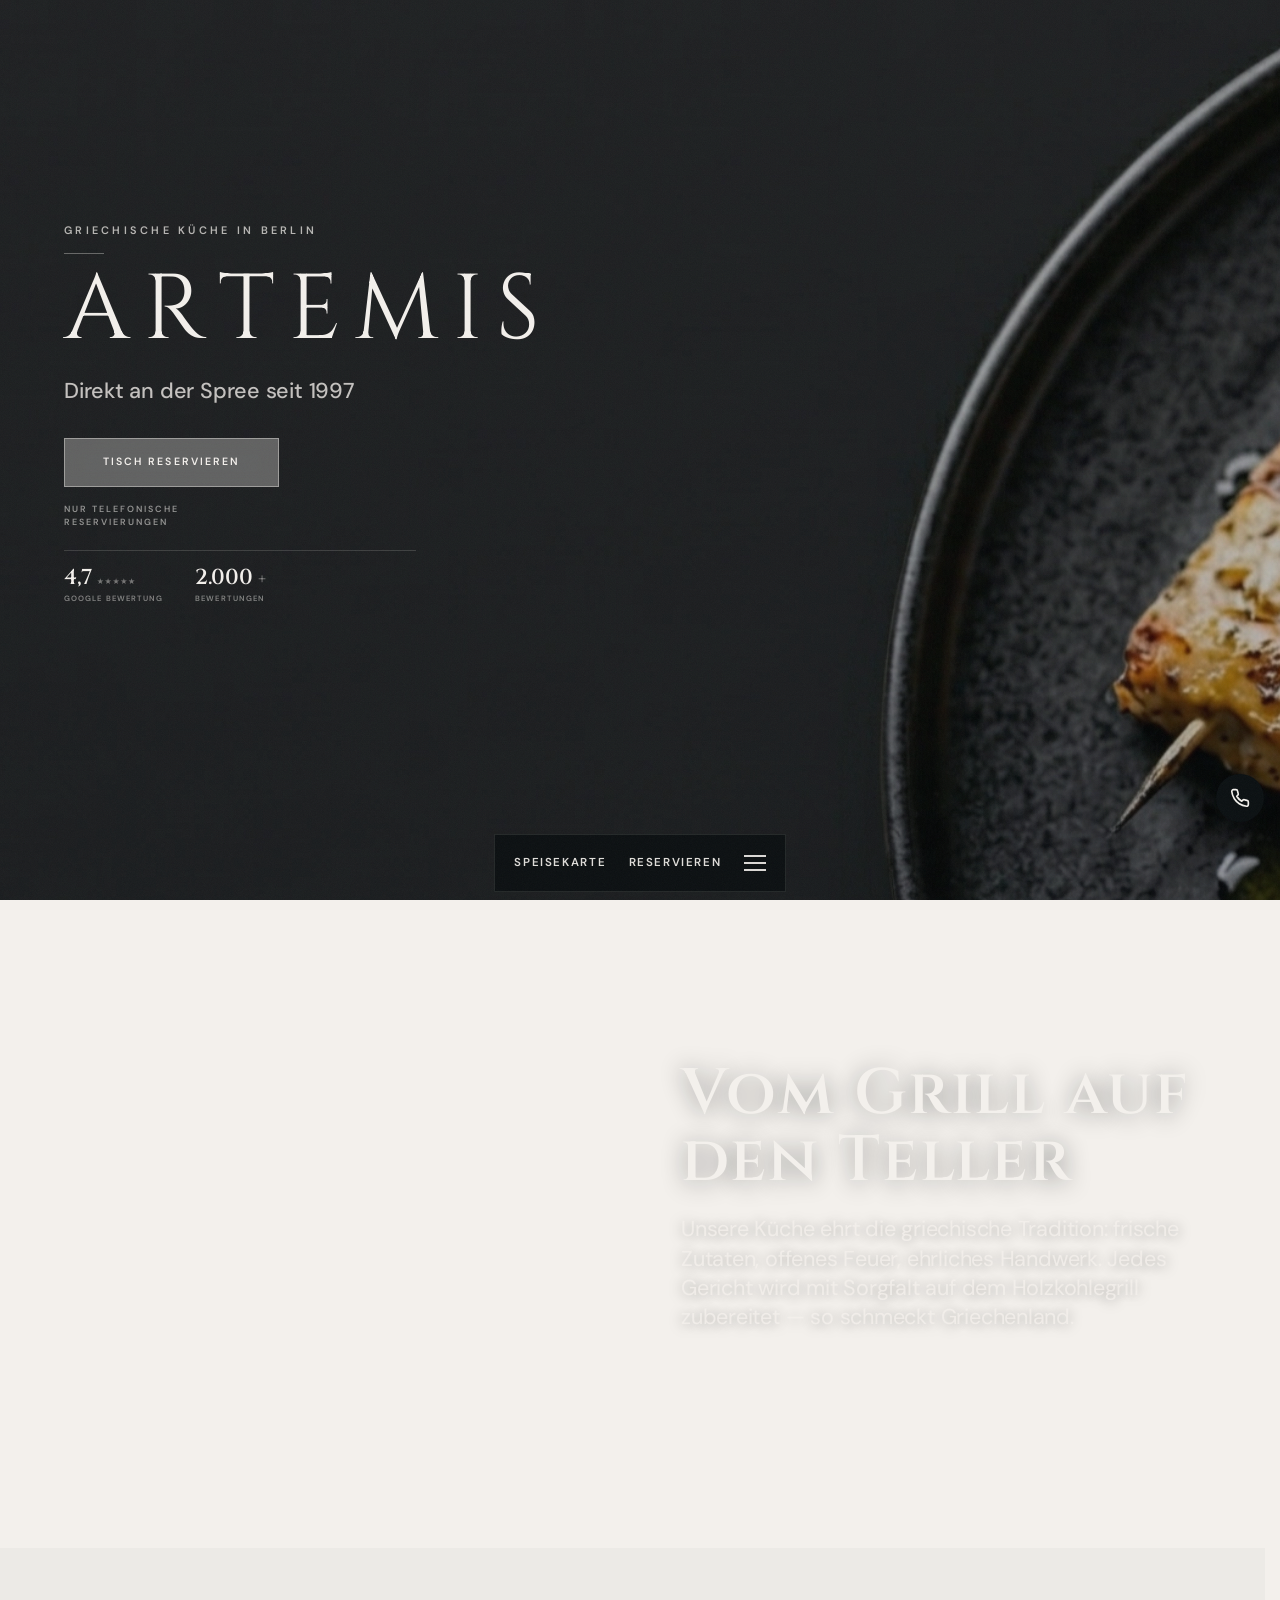
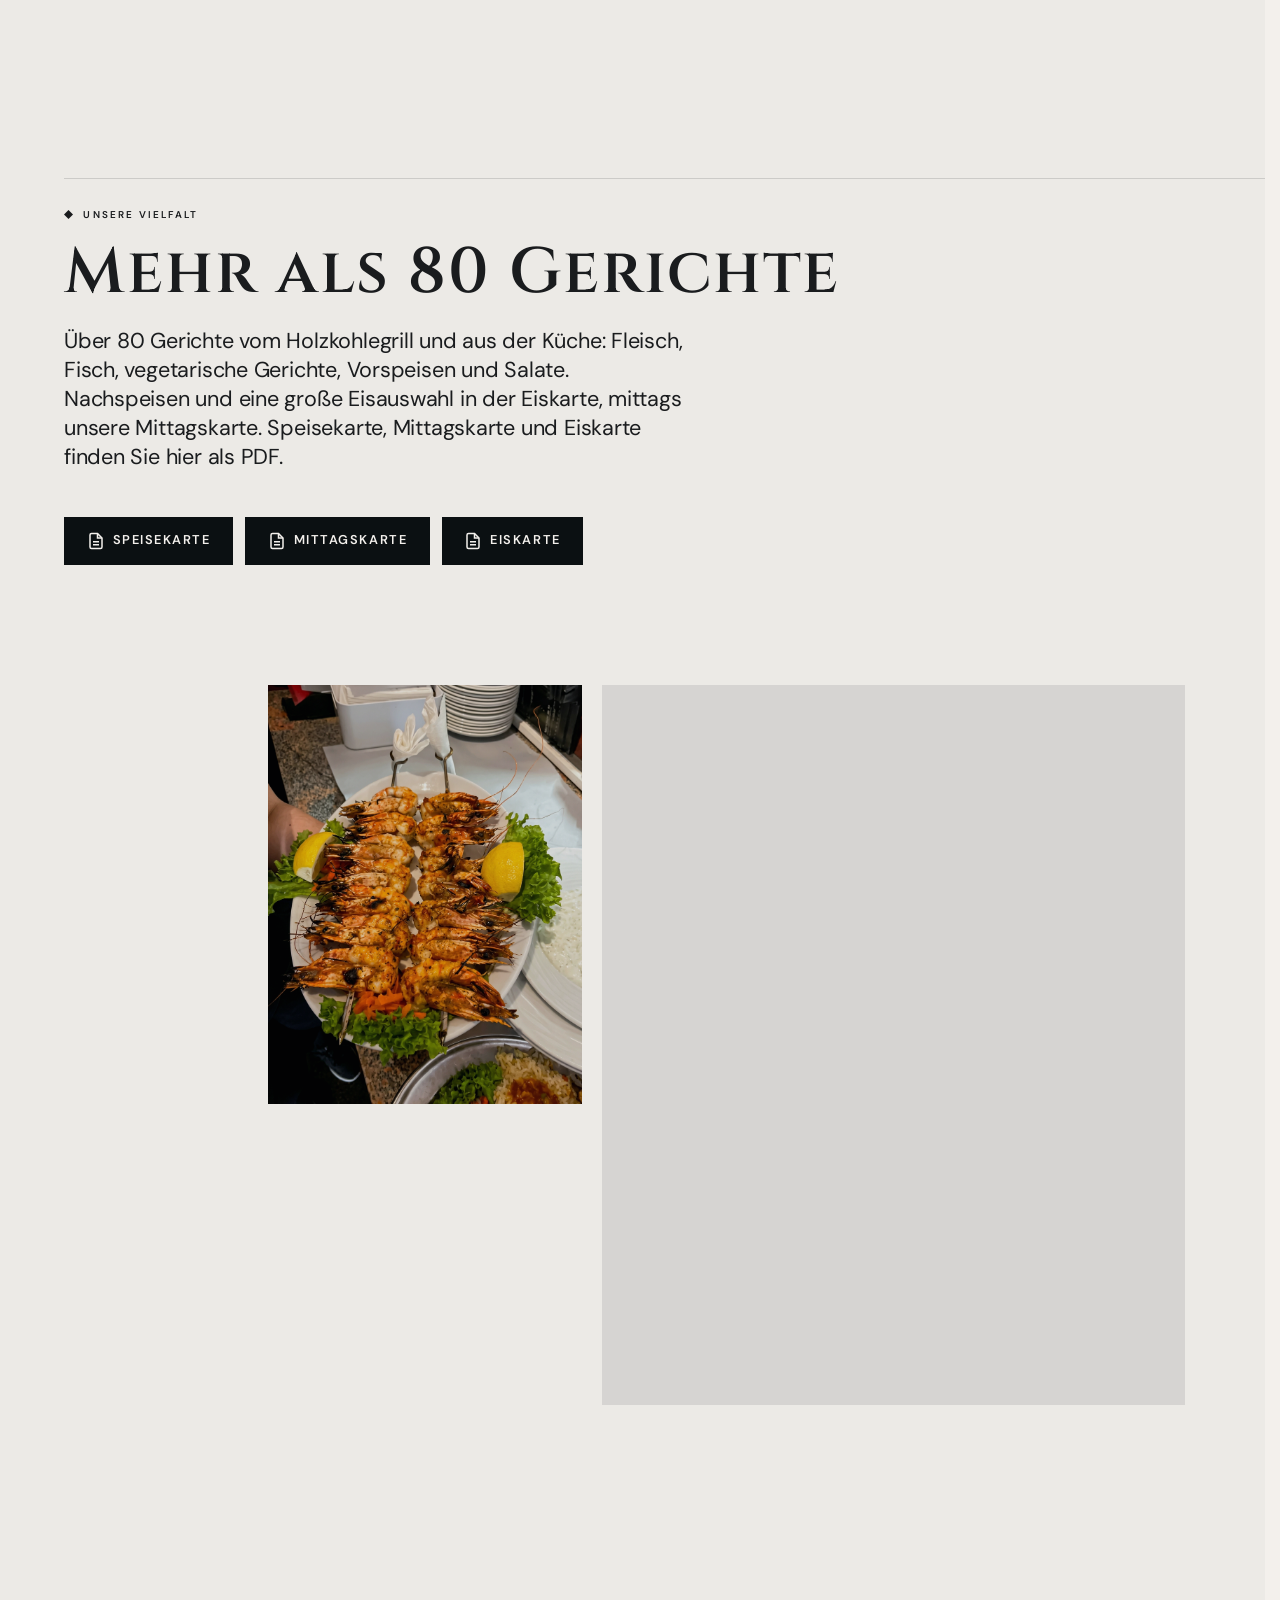
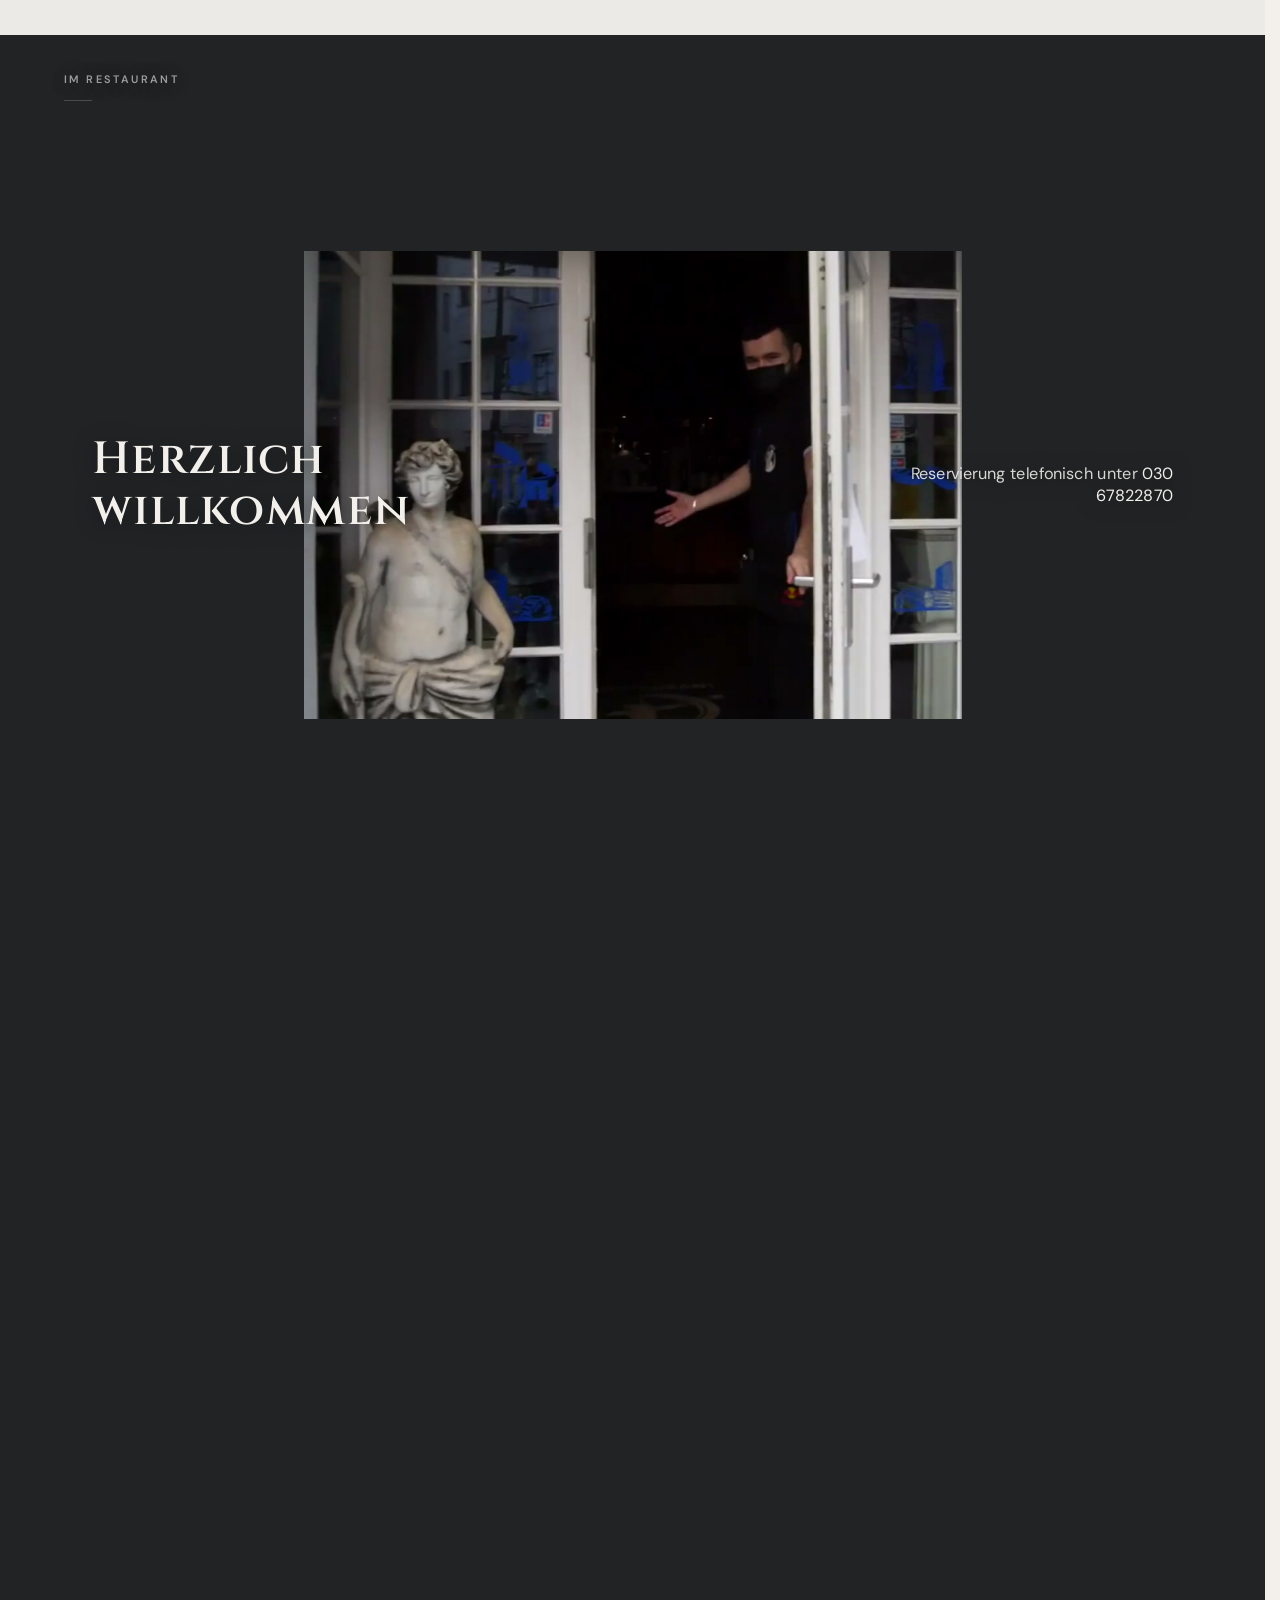
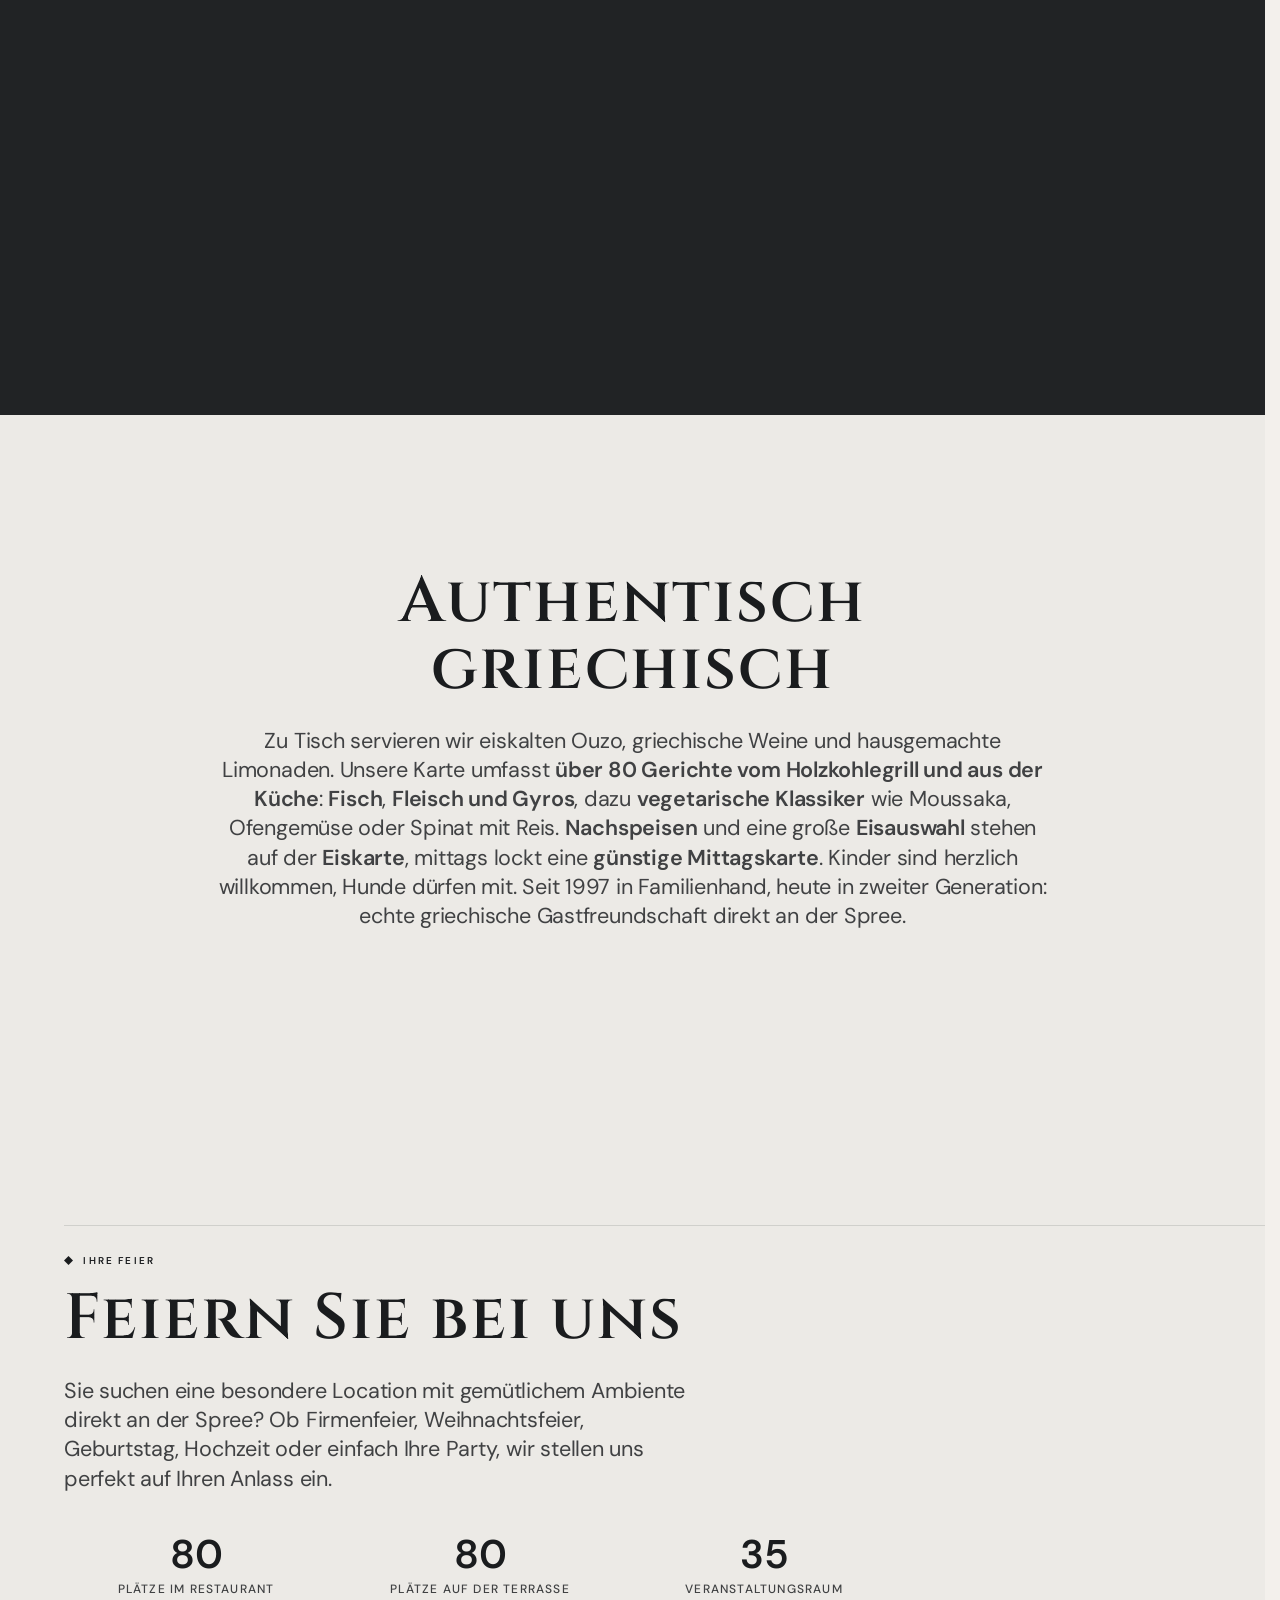
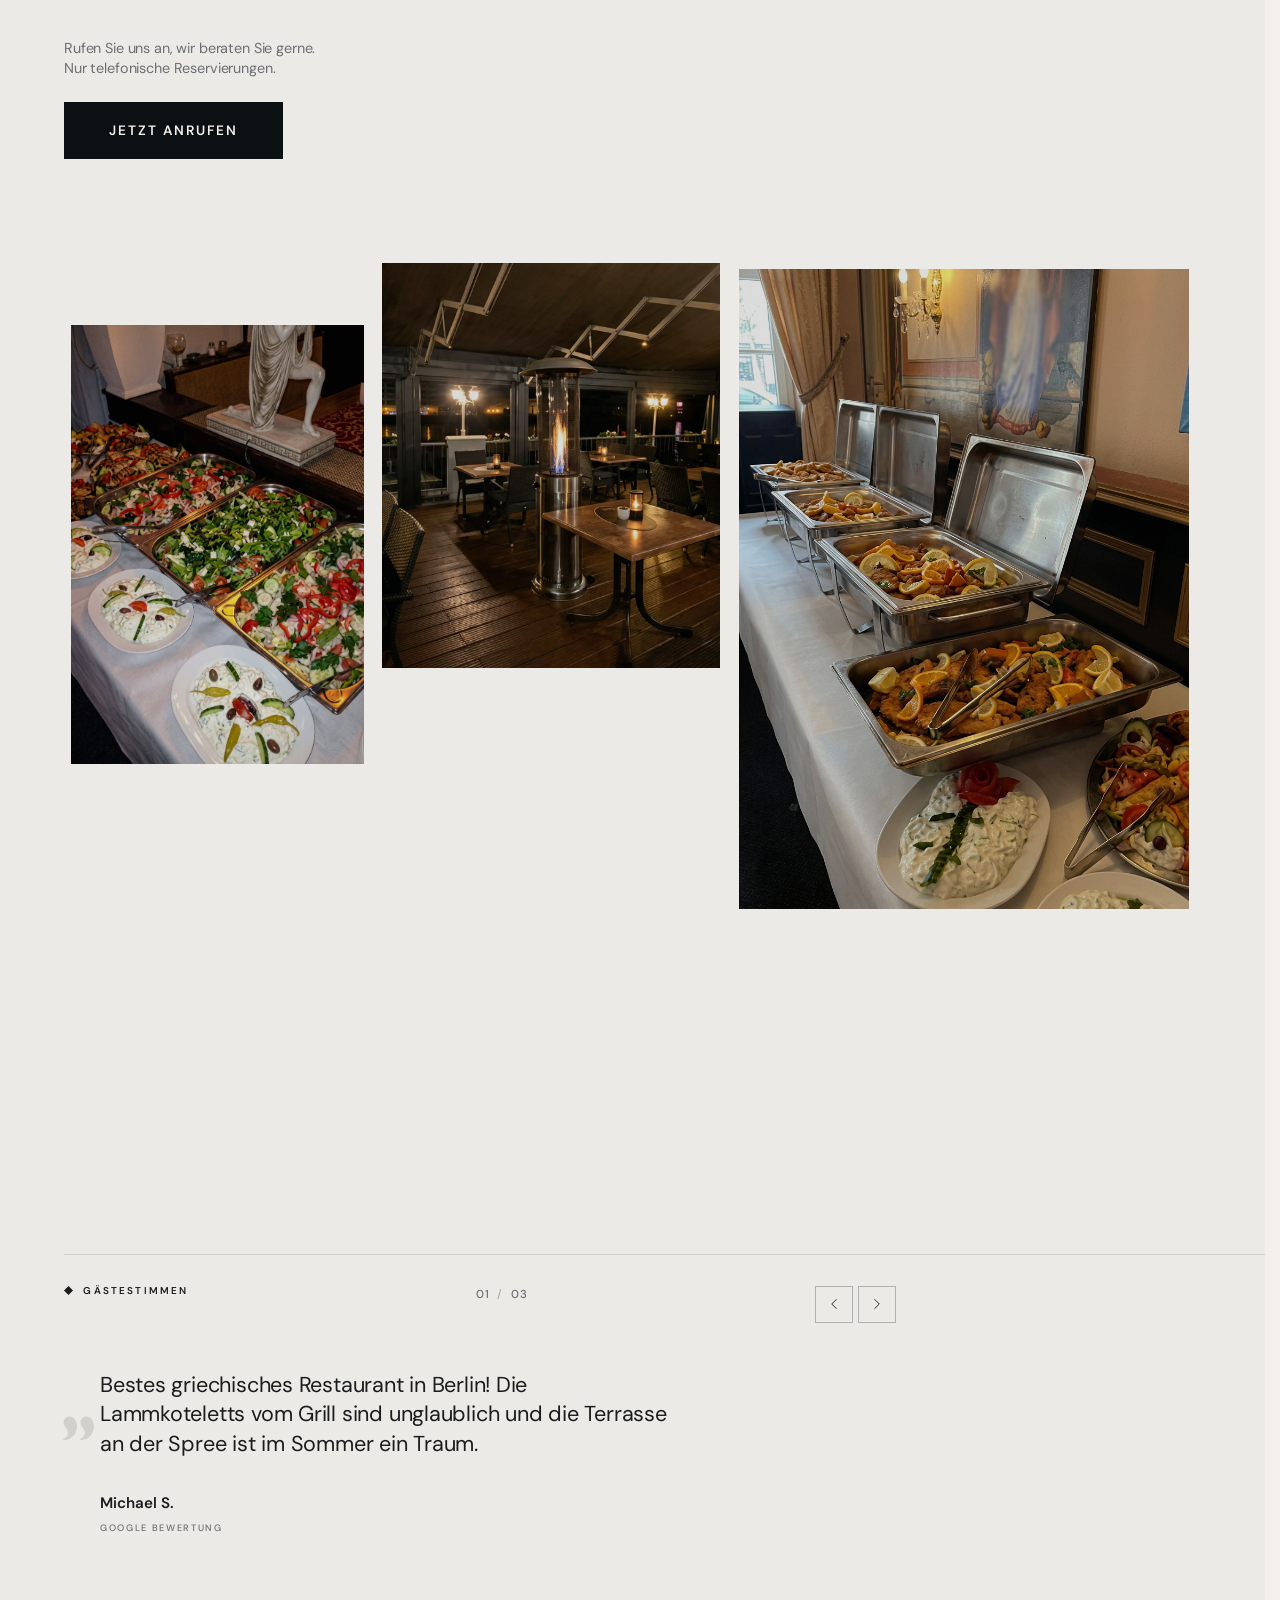
==== commit eb079c85: "Galerie: WebP (q92) für 80-Gerichte/Feiern-Bilder, picture + PNG-Fallback, schnelleres Warmup Made-w" ====
--- a/index.html
+++ b/index.html
@@ -243,12 +243,18 @@
         <div class="gallery-pair gallery-pair--editorial" data-parallax-pair>
           <figure class="gallery-pair__col gallery-pair__col--a media-dim">
             <div class="gallery-pair__pan">
-              <img src="public/images/hf_20260401_112814_bb9cb2e4-de00-431c-9b4e-a2ac51eeb50e.png" alt="Griechische Küche und Grillgerichte im Restaurant Artemis" loading="lazy" width="1200" height="1600">
+              <picture>
+                <source srcset="public/images/hf_20260401_112814_bb9cb2e4-de00-431c-9b4e-a2ac51eeb50e.webp" type="image/webp">
+                <img src="public/images/hf_20260401_112814_bb9cb2e4-de00-431c-9b4e-a2ac51eeb50e.png" alt="Griechische Küche und Grillgerichte im Restaurant Artemis" loading="lazy" decoding="async" width="1200" height="1600">
+              </picture>
             </div>
           </figure>
           <figure class="gallery-pair__col gallery-pair__col--b media-dim">
             <div class="gallery-pair__pan">
-              <img src="public/images/hf_20260401_112830_62cdfc50-46ea-41e5-ade4-21bcb3e68feb.png" alt="Speisen und Ambiente im Restaurant Artemis Berlin-Schöneweide" loading="lazy" width="1200" height="1600">
+              <picture>
+                <source srcset="public/images/hf_20260401_112830_62cdfc50-46ea-41e5-ade4-21bcb3e68feb.webp" type="image/webp">
+                <img src="public/images/hf_20260401_112830_62cdfc50-46ea-41e5-ade4-21bcb3e68feb.png" alt="Speisen und Ambiente im Restaurant Artemis Berlin-Schöneweide" loading="lazy" decoding="async" width="1200" height="1600">
+              </picture>
             </div>
           </figure>
         </div>
@@ -347,7 +353,10 @@
           <div class="gallery-pair gallery-pair--feier-trio" data-parallax-pair>
             <figure class="gallery-pair__col gallery-pair__col--a media-dim">
               <div class="gallery-pair__pan">
-                <img src="public/images/feier/hf_20260401_112437_90efe0bf-d541-4057-82fa-e56047314bed.png" alt="Buffet und Festtafel für Feiern im Restaurant Artemis" loading="lazy" width="1200" height="1600">
+                <picture>
+                  <source srcset="public/images/feier/hf_20260401_112437_90efe0bf-d541-4057-82fa-e56047314bed.webp" type="image/webp">
+                  <img src="public/images/feier/hf_20260401_112437_90efe0bf-d541-4057-82fa-e56047314bed.png" alt="Buffet und Festtafel für Feiern im Restaurant Artemis" loading="lazy" decoding="async" width="1200" height="1600">
+                </picture>
               </div>
             </figure>
             <figure class="gallery-pair__col gallery-pair__col--b media-dim gallery-pair__col--static">
@@ -357,7 +366,10 @@
             </figure>
             <figure class="gallery-pair__col gallery-pair__col--c media-dim">
               <div class="gallery-pair__pan">
-                <img src="public/images/feier/hf_20260401_112505_ffe14f9c-c97c-4987-85fe-ffaac6b1e887.png" alt="Griechisches Catering und Buffet für Ihre Veranstaltung" loading="lazy" width="1200" height="1600">
+                <picture>
+                  <source srcset="public/images/feier/hf_20260401_112505_ffe14f9c-c97c-4987-85fe-ffaac6b1e887.webp" type="image/webp">
+                  <img src="public/images/feier/hf_20260401_112505_ffe14f9c-c97c-4987-85fe-ffaac6b1e887.png" alt="Griechisches Catering und Buffet für Ihre Veranstaltung" loading="lazy" decoding="async" width="1200" height="1600">
+                </picture>
               </div>
             </figure>
           </div>
--- a/css/style.css
+++ b/css/style.css
@@ -1772,6 +1772,14 @@
   will-change: transform;
 }
 
+.gallery-pair__col.media-dim .gallery-pair__pan picture {
+  position: absolute;
+  inset: 0;
+  display: block;
+  width: 100%;
+  height: 100%;
+}
+
 .gallery-pair__col.media-dim .gallery-pair__pan img {
   position: absolute;
   inset: 0;
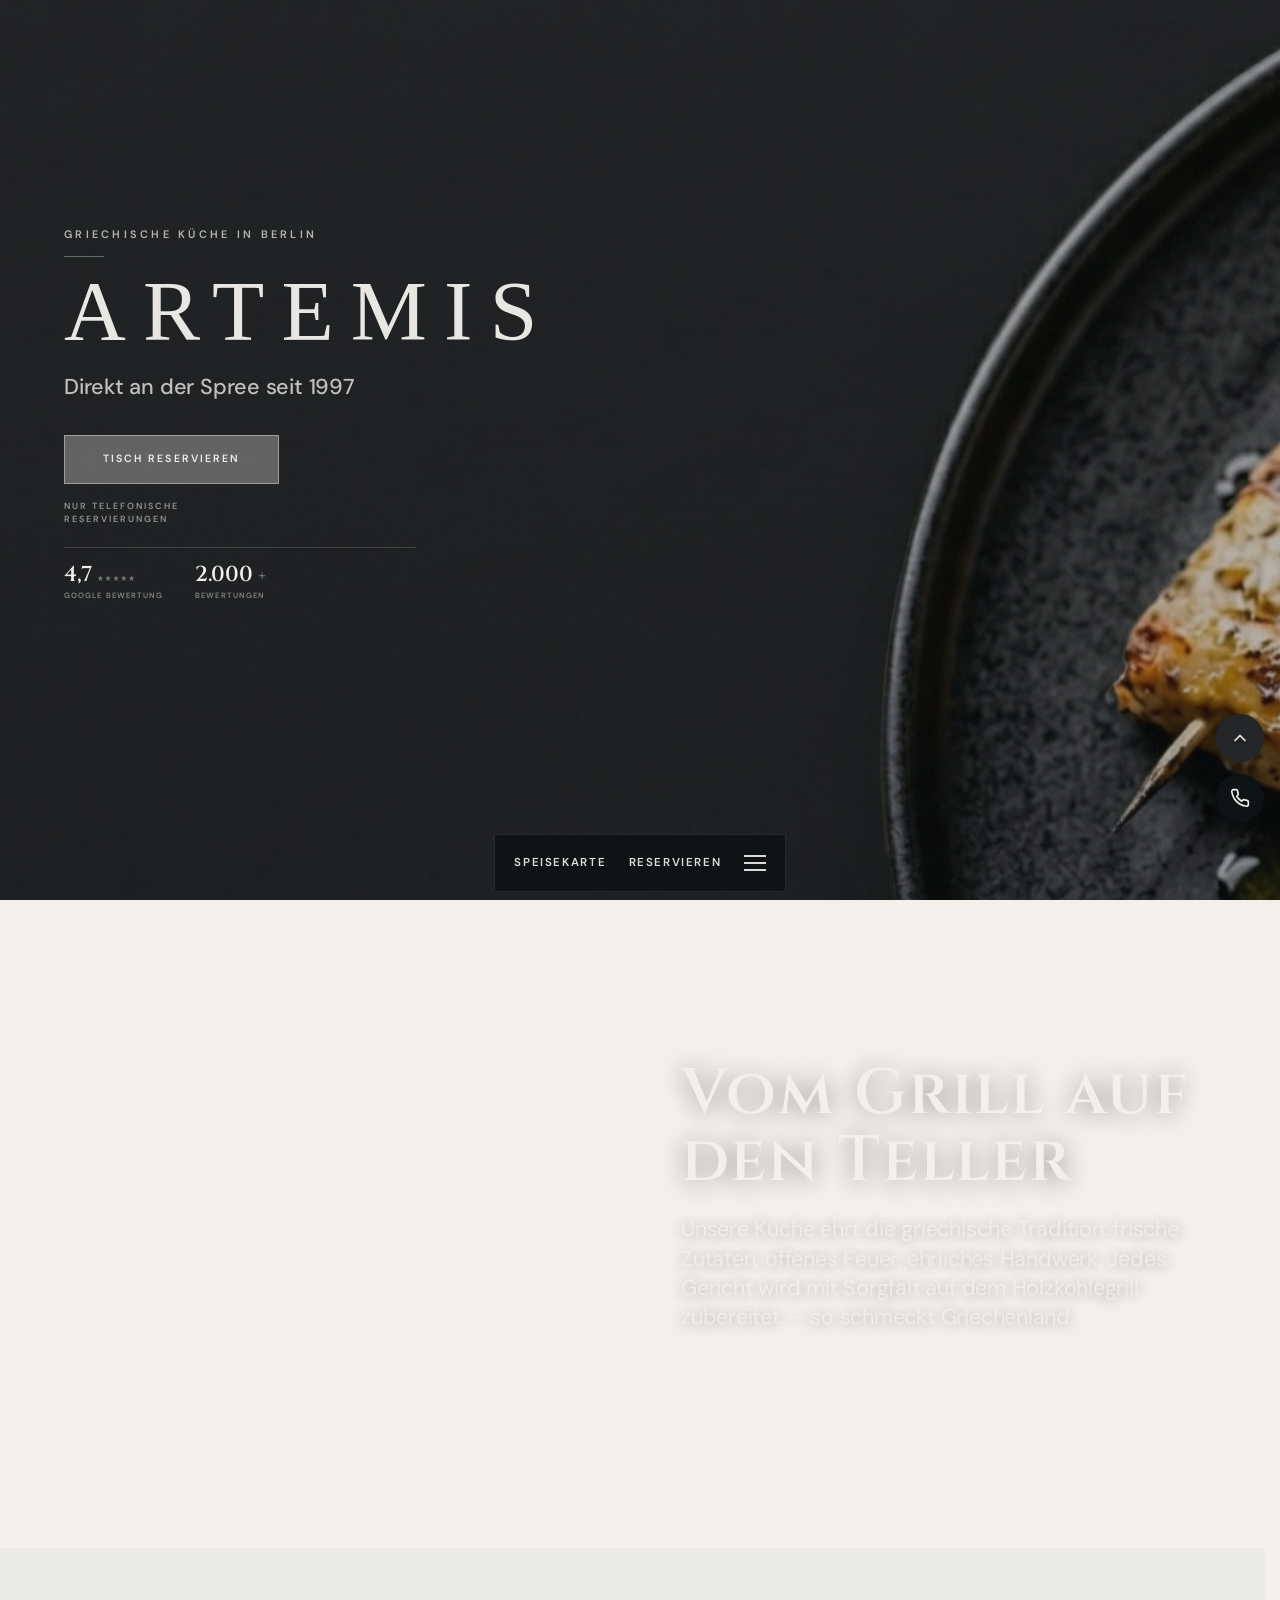
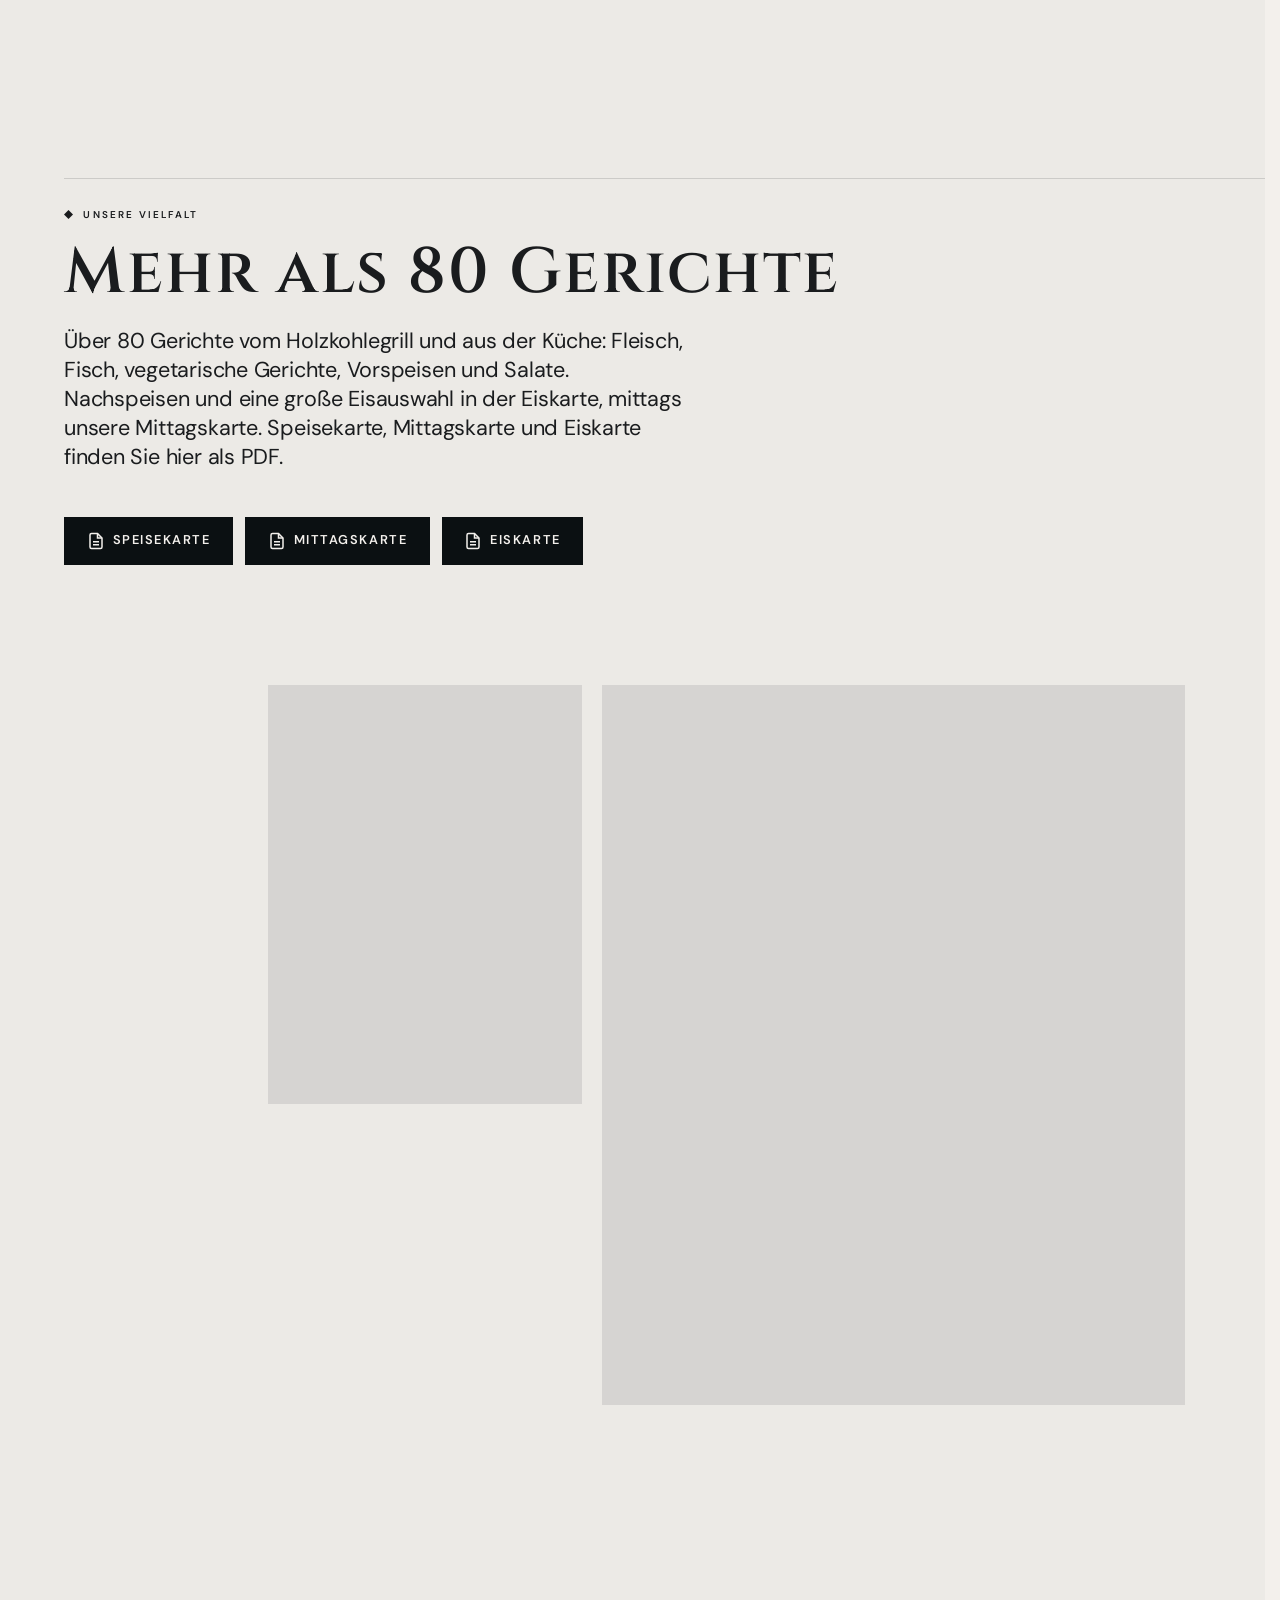
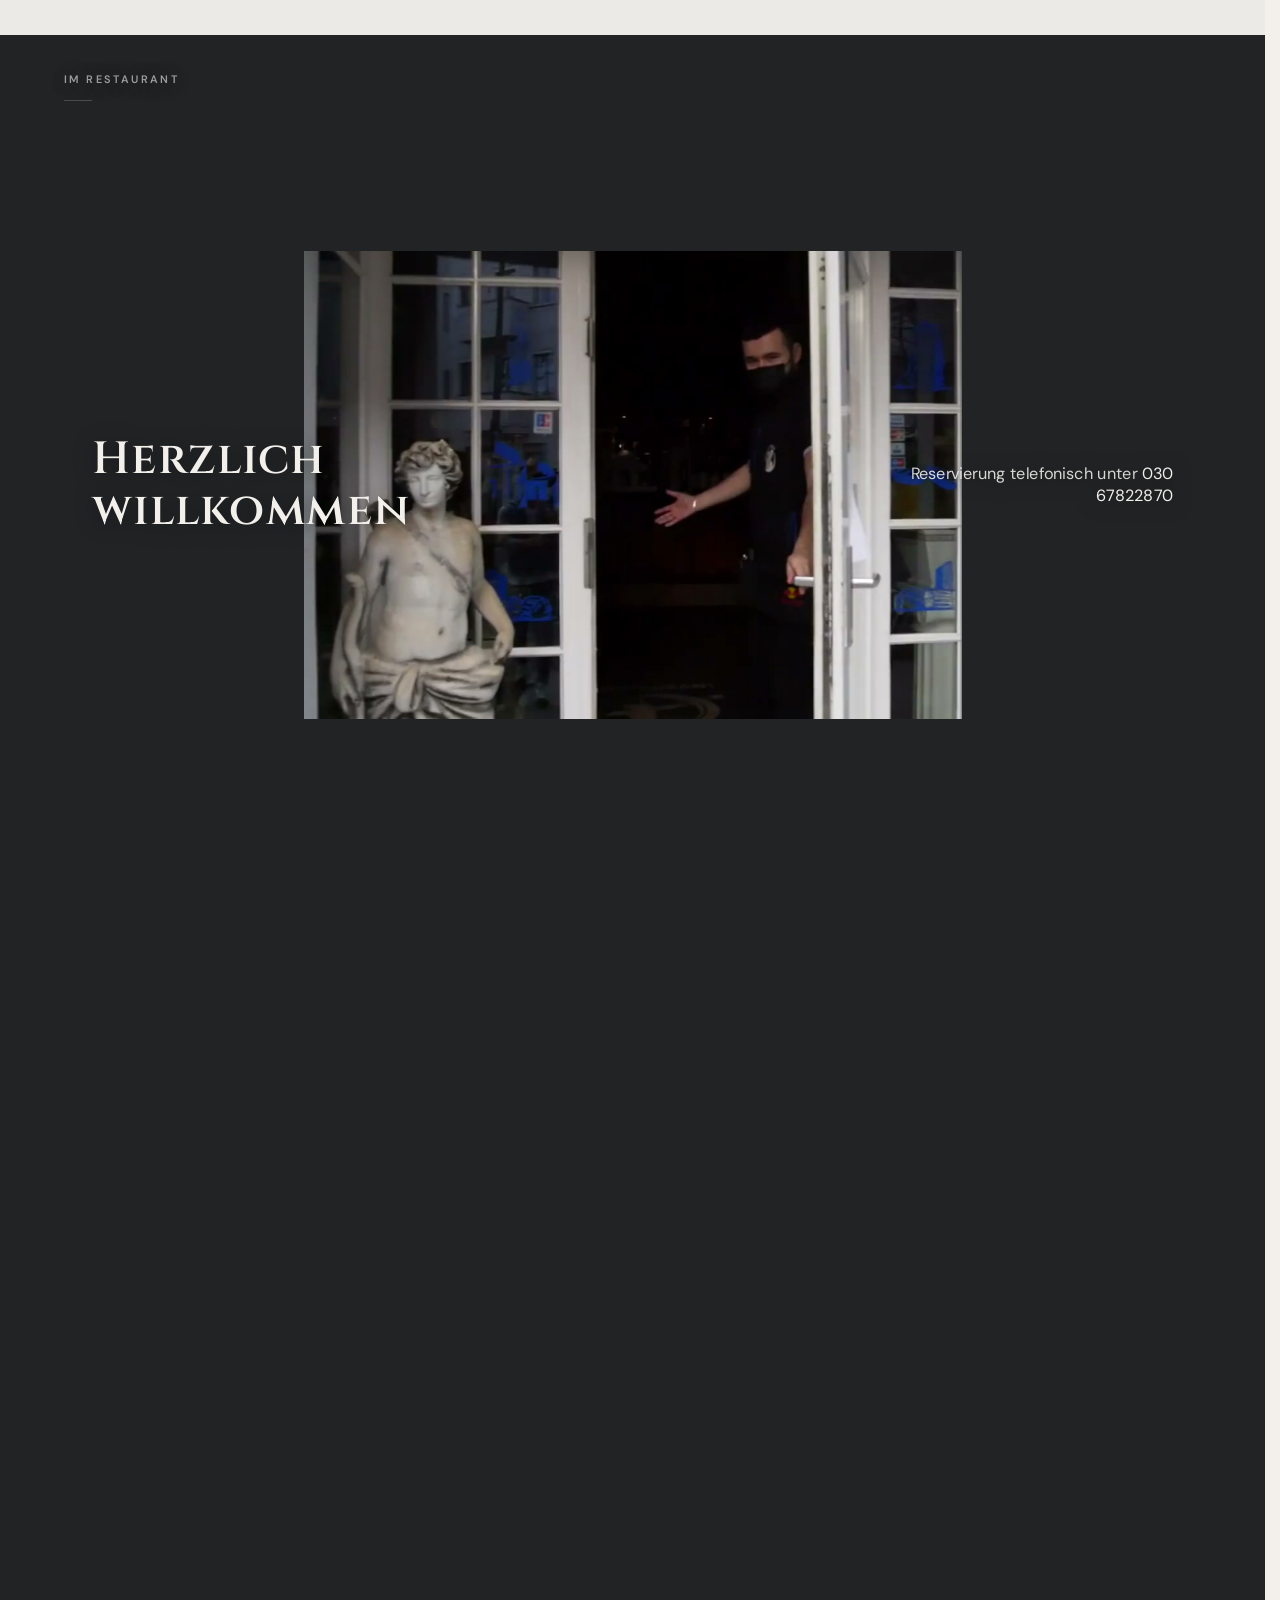
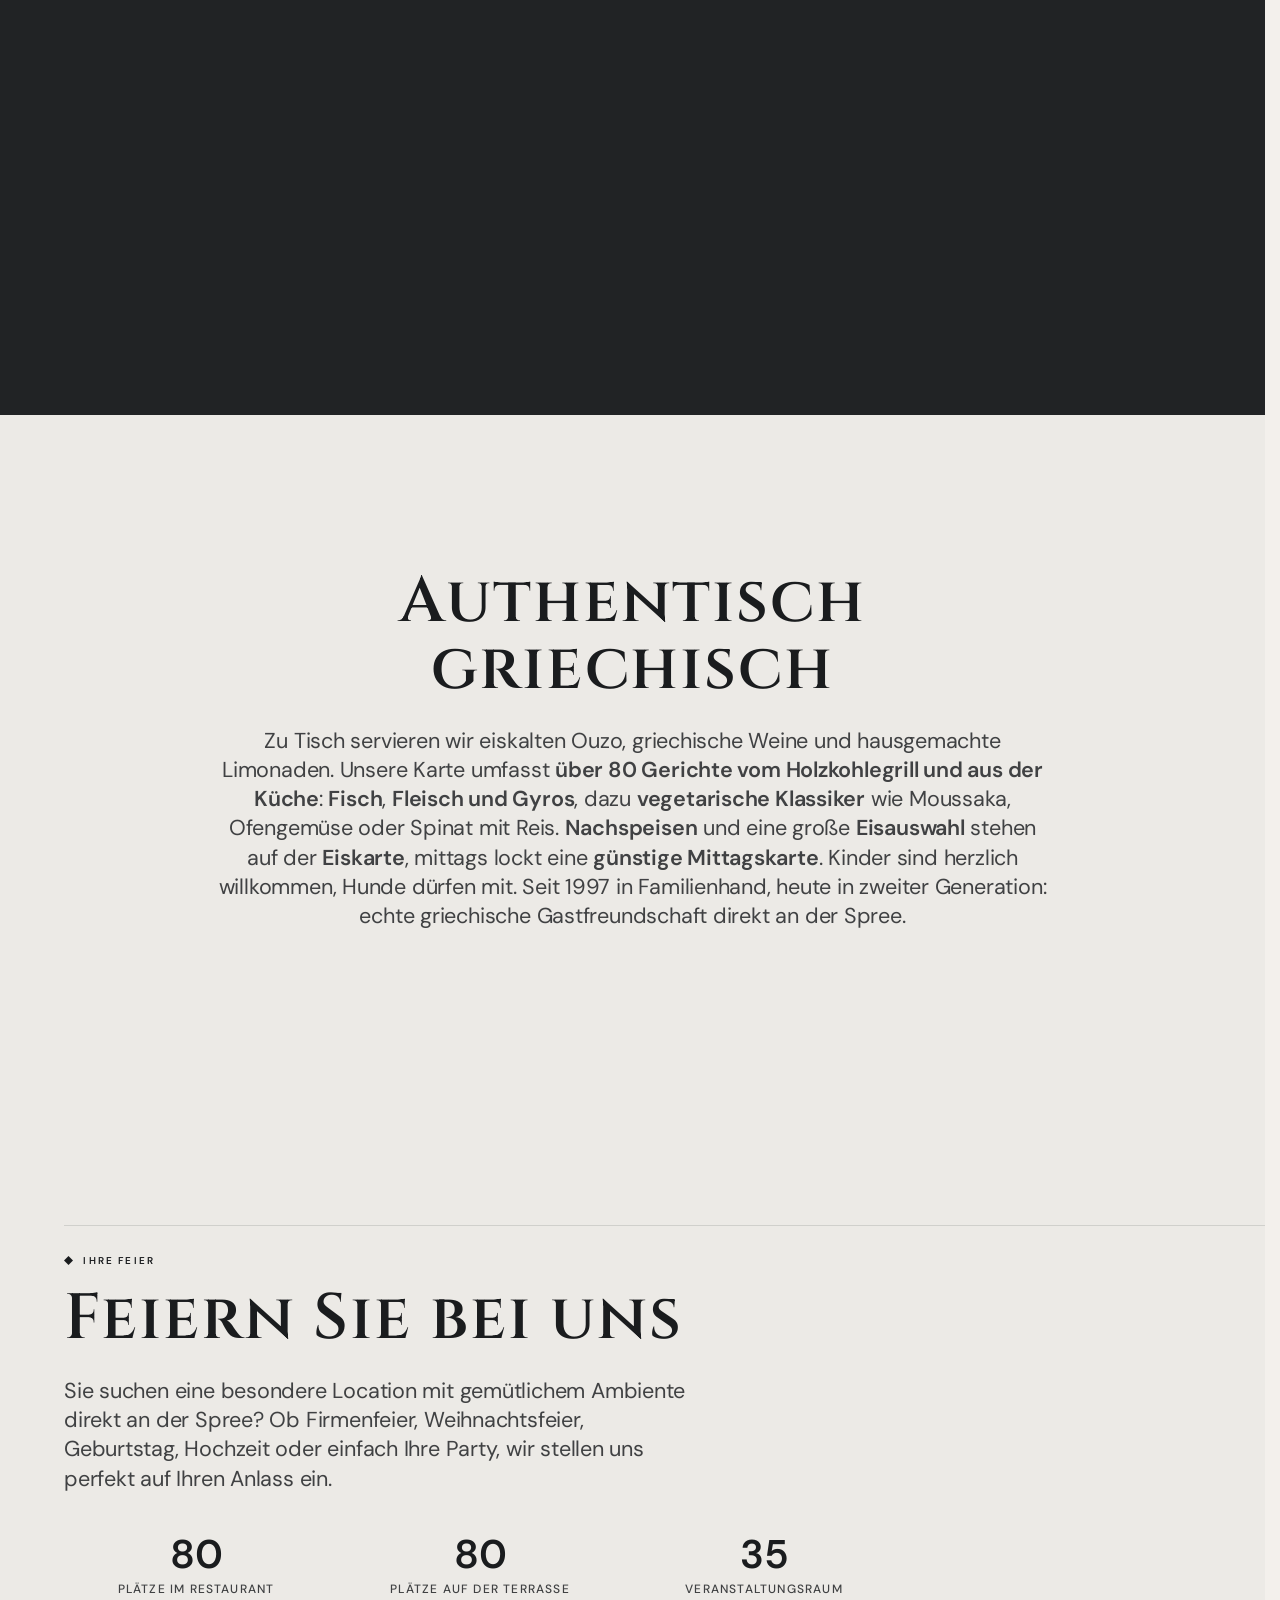
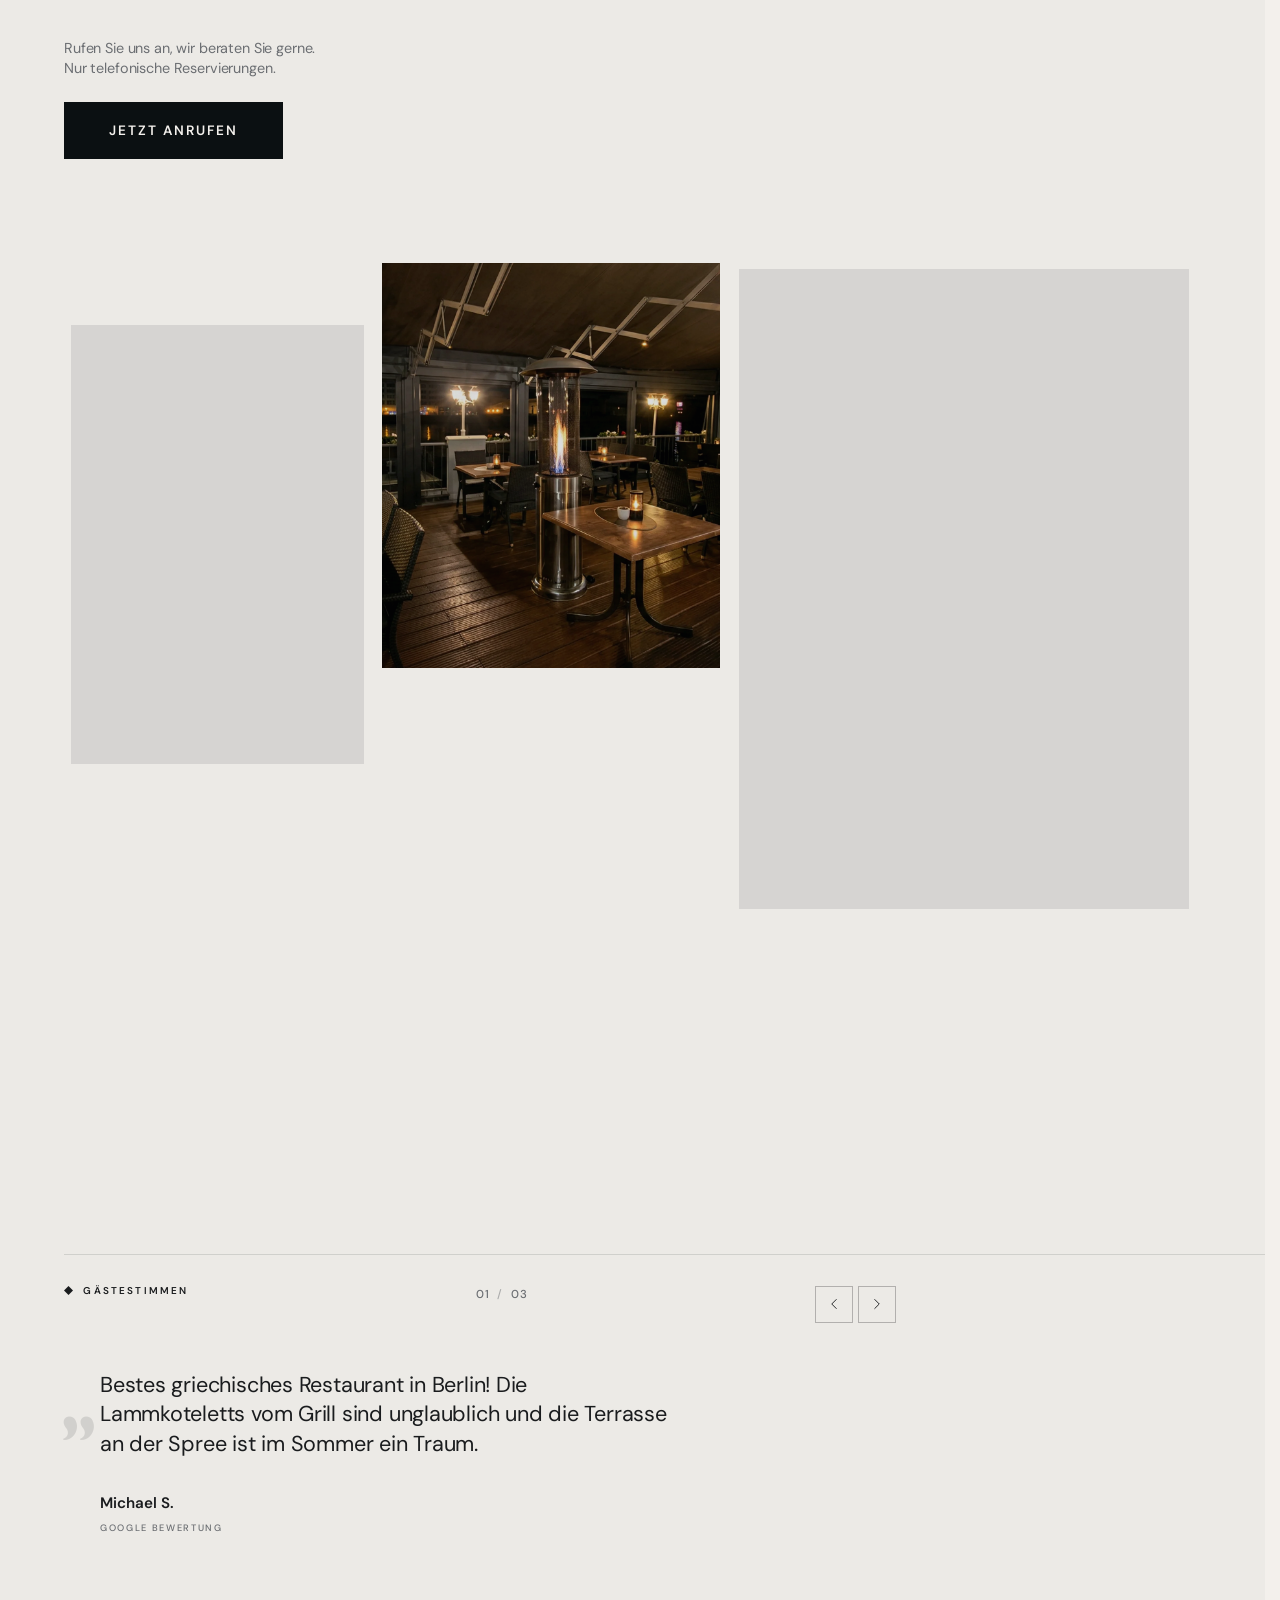
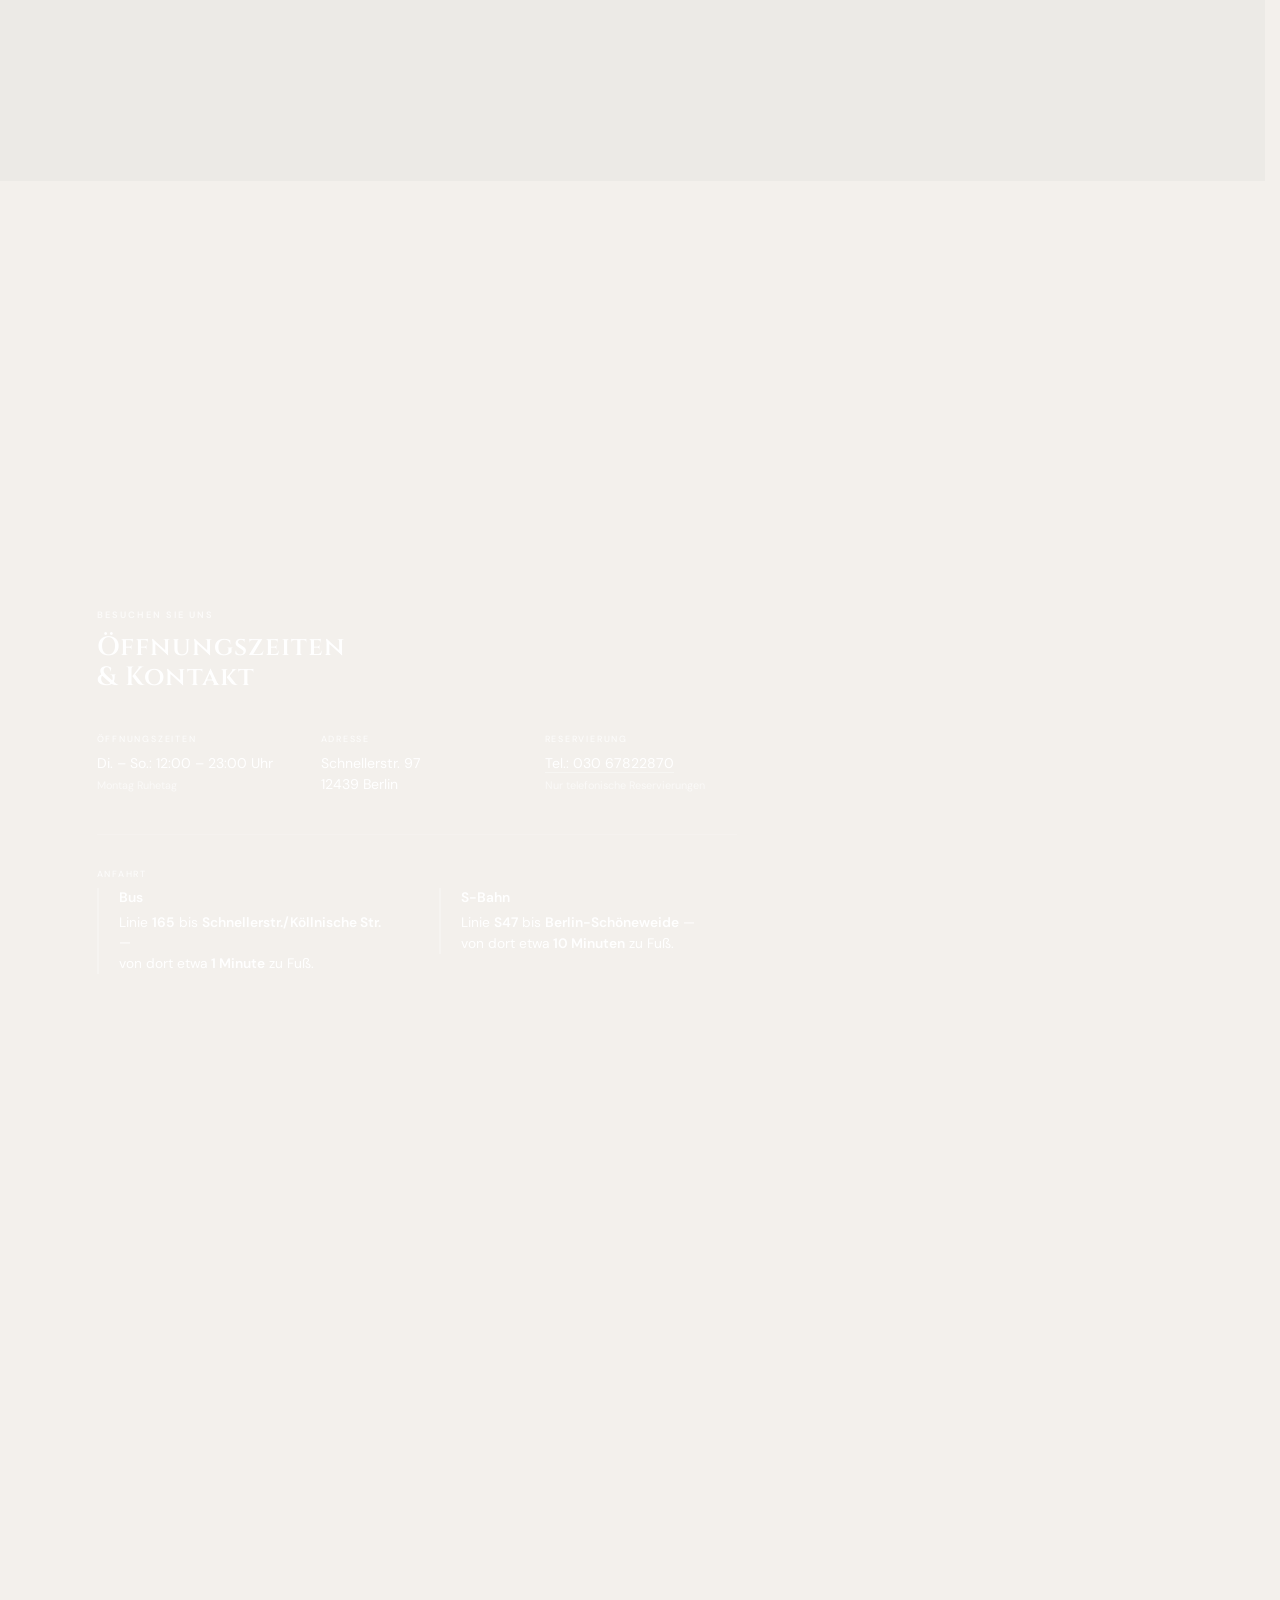
==== commit ddb105c9: "Hero: ARTEMIS als Wort für iOS-Greek-Stone, Tablet object-position, grazileres Letterspacing Made-wi" ====
--- a/index.html
+++ b/index.html
@@ -16,9 +16,9 @@
   <meta name="geo.region" content="DE-BE">
   <meta name="geo.placename" content="Berlin-Niederschöneweide">
 
+  <link rel="preload" href="public/fonts/greek-stone.woff2" as="font" type="font/woff2" crossorigin>
   <link rel="preload" href="public/fonts/cinzel-latin.woff2" as="font" type="font/woff2" crossorigin>
   <link rel="preload" href="public/fonts/dmsans-latin.woff2" as="font" type="font/woff2" crossorigin>
-  <link rel="preload" href="public/fonts/greek-stone.woff2" as="font" type="font/woff2" crossorigin>
   <link rel="preload" href="public/images/hero-image.webp" as="image" type="image/webp" fetchpriority="high">
 
   <meta property="og:url" content="https://restaurant-artemis-berlin.de/">
@@ -163,7 +163,7 @@
       <div class="hero-content" id="hero-content">
         <div class="hero-copy">
           <p class="hero-overline">Griechische Küche in Berlin</p>
-          <h1 class="hero-title" aria-label="ARTEMIS"><span class="hero-letter">A</span><span class="hero-letter">R</span><span class="hero-letter">T</span><span class="hero-letter">E</span><span class="hero-letter">M</span><span class="hero-letter">I</span><span class="hero-letter">S</span></h1>
+          <h1 class="hero-title">ARTEMIS</h1>
           <p class="hero-subline">Direkt an der Spree seit 1997</p>
           <a href="#reservierung-telefon" class="hero-cta">Tisch reservieren</a>
           <p class="hero-note">Nur telefonische Reservierungen</p>
--- a/css/style.css
+++ b/css/style.css
@@ -672,6 +672,16 @@
   width: 100%;
   height: 100%;
   object-fit: cover;
+}
+
+/*
+ * Tablet (zwischen Phone und breitem Desktop): object-fit:cover schneidet seitlich stärker —
+ * Fokuspunkt nach rechts legen, damit der Teller wie auf Desktop sichtbar bleibt.
+ */
+@media (min-width: 769px) and (max-width: 1024px) {
+  .hero-video {
+    object-position: 84% 42%;
+  }
 }
 
 /*
@@ -796,8 +806,8 @@
   padding: clamp(1.1rem, 4vw, 1.6rem) clamp(1.1rem, 5vw, 1.5rem);
   padding-bottom: calc(var(--dock-safe-bottom) + 1rem);
   box-sizing: border-box;
+  min-height: 100vh;
   min-height: 100svh;
-  min-height: 100dvh;
   overflow: visible;
 }
 
@@ -970,18 +980,18 @@
 }
 
 .hero-title {
-  font-family: 'Greek Stone', var(--font-display);
-  font-size: clamp(3rem, 8vw, 5.75rem);
+  font-family: 'Greek Stone', Georgia, 'Times New Roman', serif;
+  font-size: clamp(2.85rem, 7.25vw, 5.35rem);
   font-weight: 400;
   line-height: 1.02;
-  letter-spacing: 0.14em;
-  color: var(--text-on-dark);
+  /* Mehr Luft: wirkt graziler; schwere Wort-Ligatur der Schrift abschalten → feinere Glyphen */
+  letter-spacing: 0.2em;
+  font-feature-settings: 'liga' 0, 'clig' 0, 'calt' 0;
+  color: rgba(243, 240, 236, 0.96);
   margin: 0 0 1.15rem;
-  display: flex;
-  flex-wrap: nowrap;
-}
-
-.hero-letter { display: inline-block; }
+  white-space: nowrap;
+  -webkit-font-smoothing: antialiased;
+}
 
 .hero-subline {
   font-family: var(--font-prose);
@@ -2139,7 +2149,6 @@
     box-sizing: border-box;
     min-height: 100vh;
     min-height: 100svh;
-    min-height: 100dvh;
     overflow: visible;
   }
 
@@ -3494,8 +3503,9 @@
   }
 
   .hero-title {
-    font-size: clamp(2.35rem, 11vw, 3.85rem);
-    letter-spacing: 0.1em;
+    font-size: clamp(2.2rem, 10.2vw, 3.55rem);
+    letter-spacing: 0.16em;
+    font-feature-settings: 'liga' 0, 'clig' 0, 'calt' 0;
   }
 
   .hero-cta {
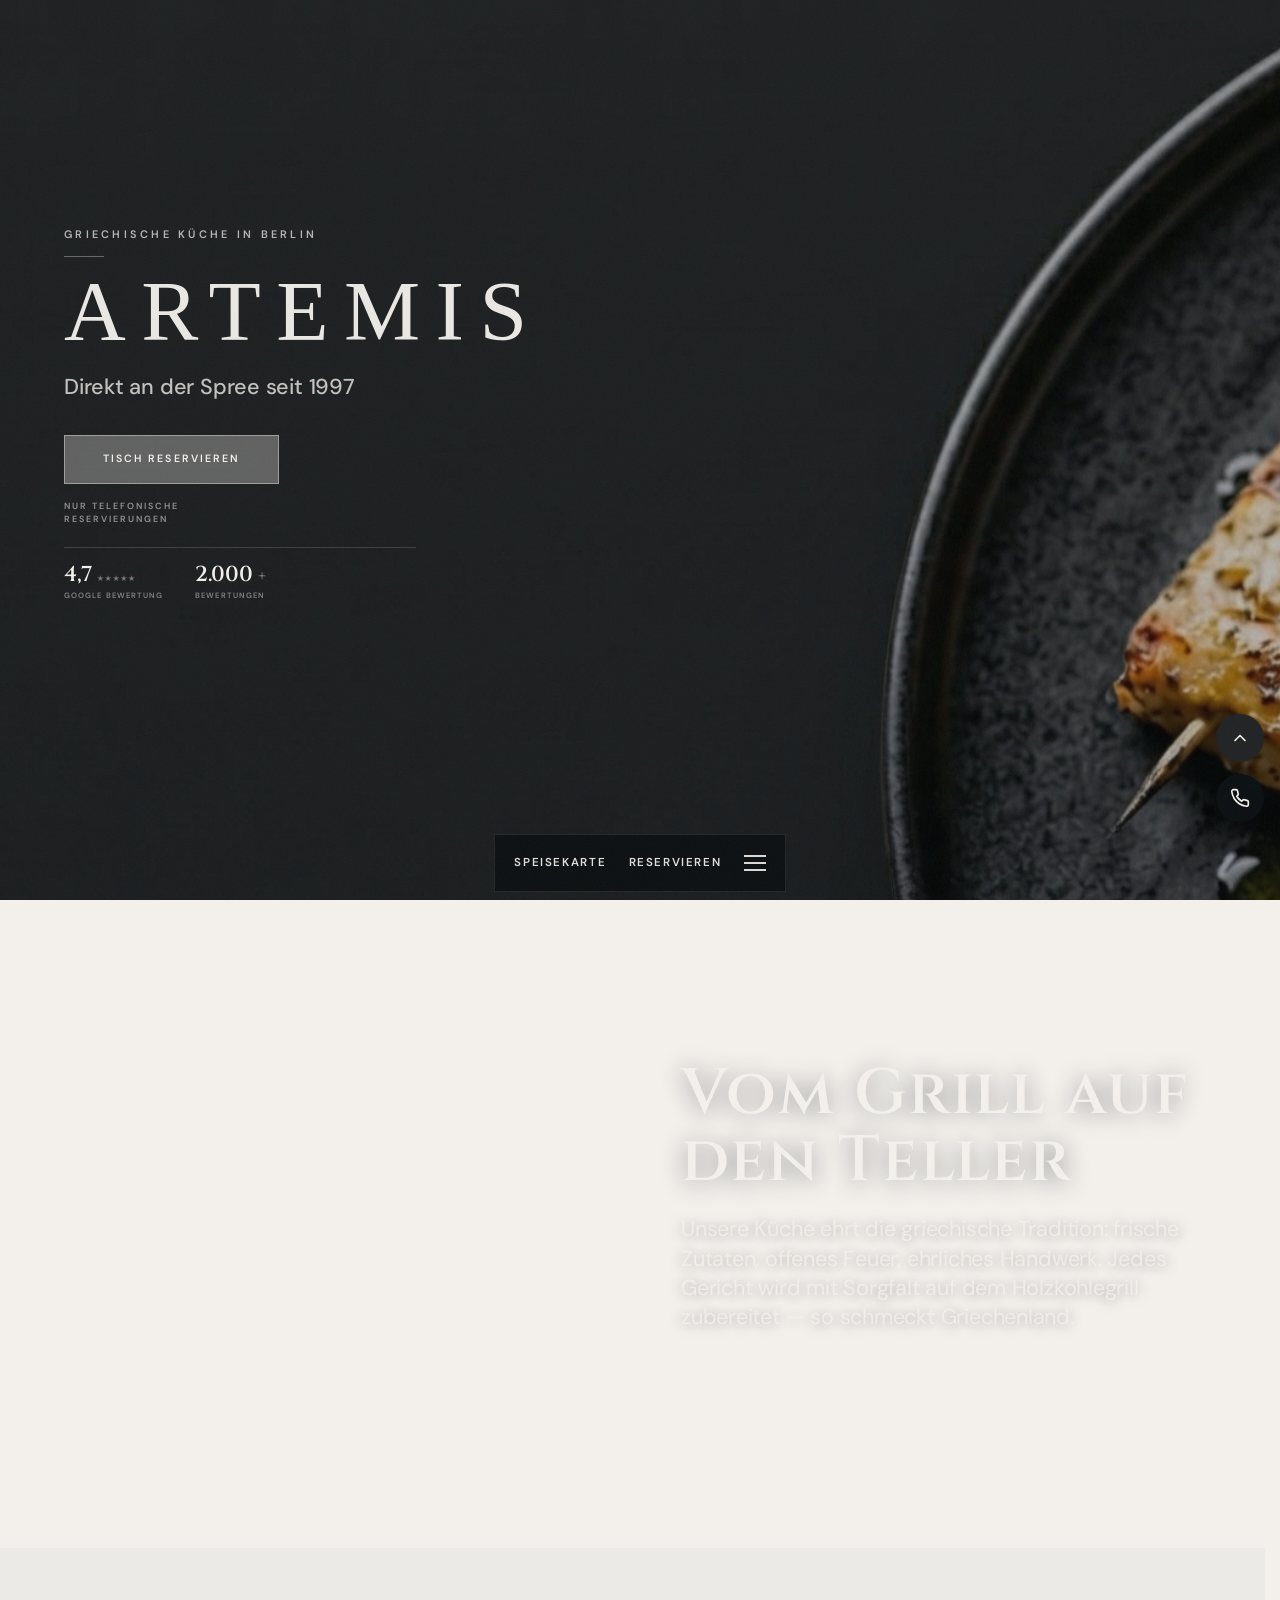
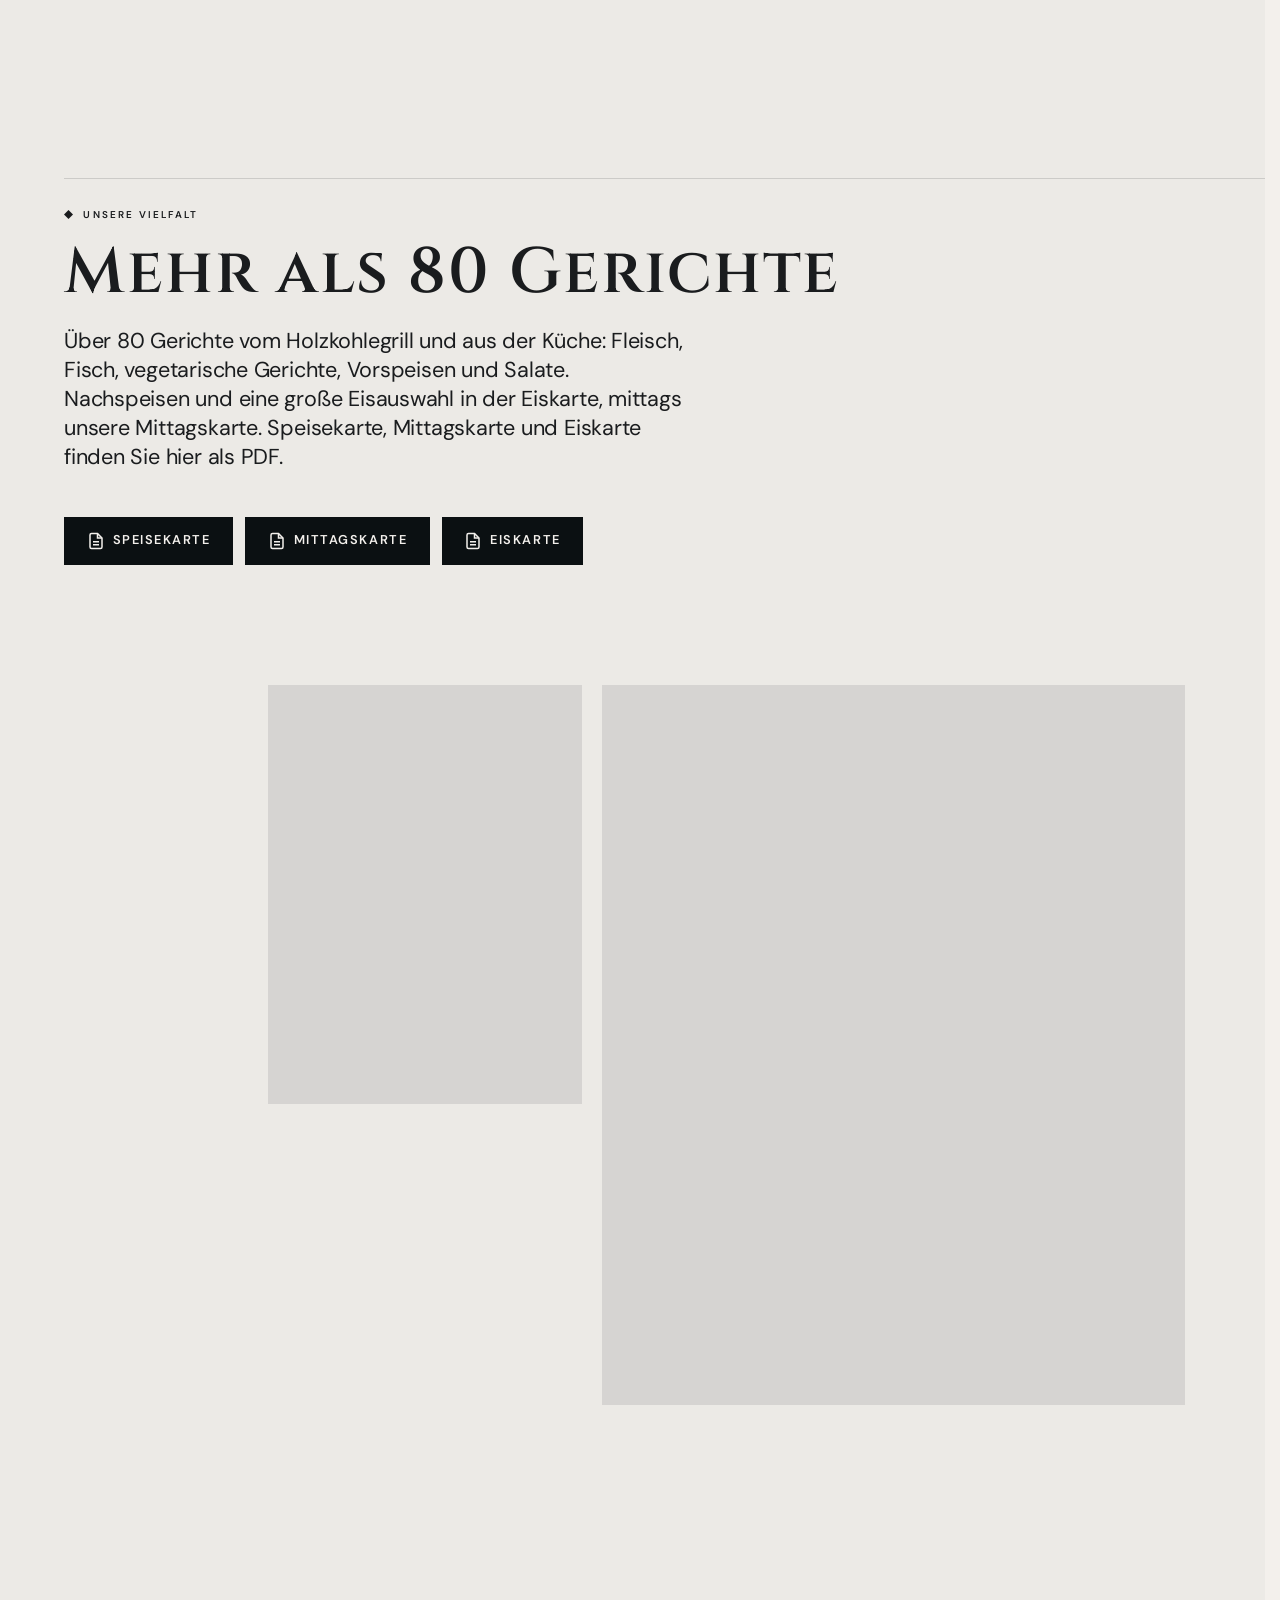
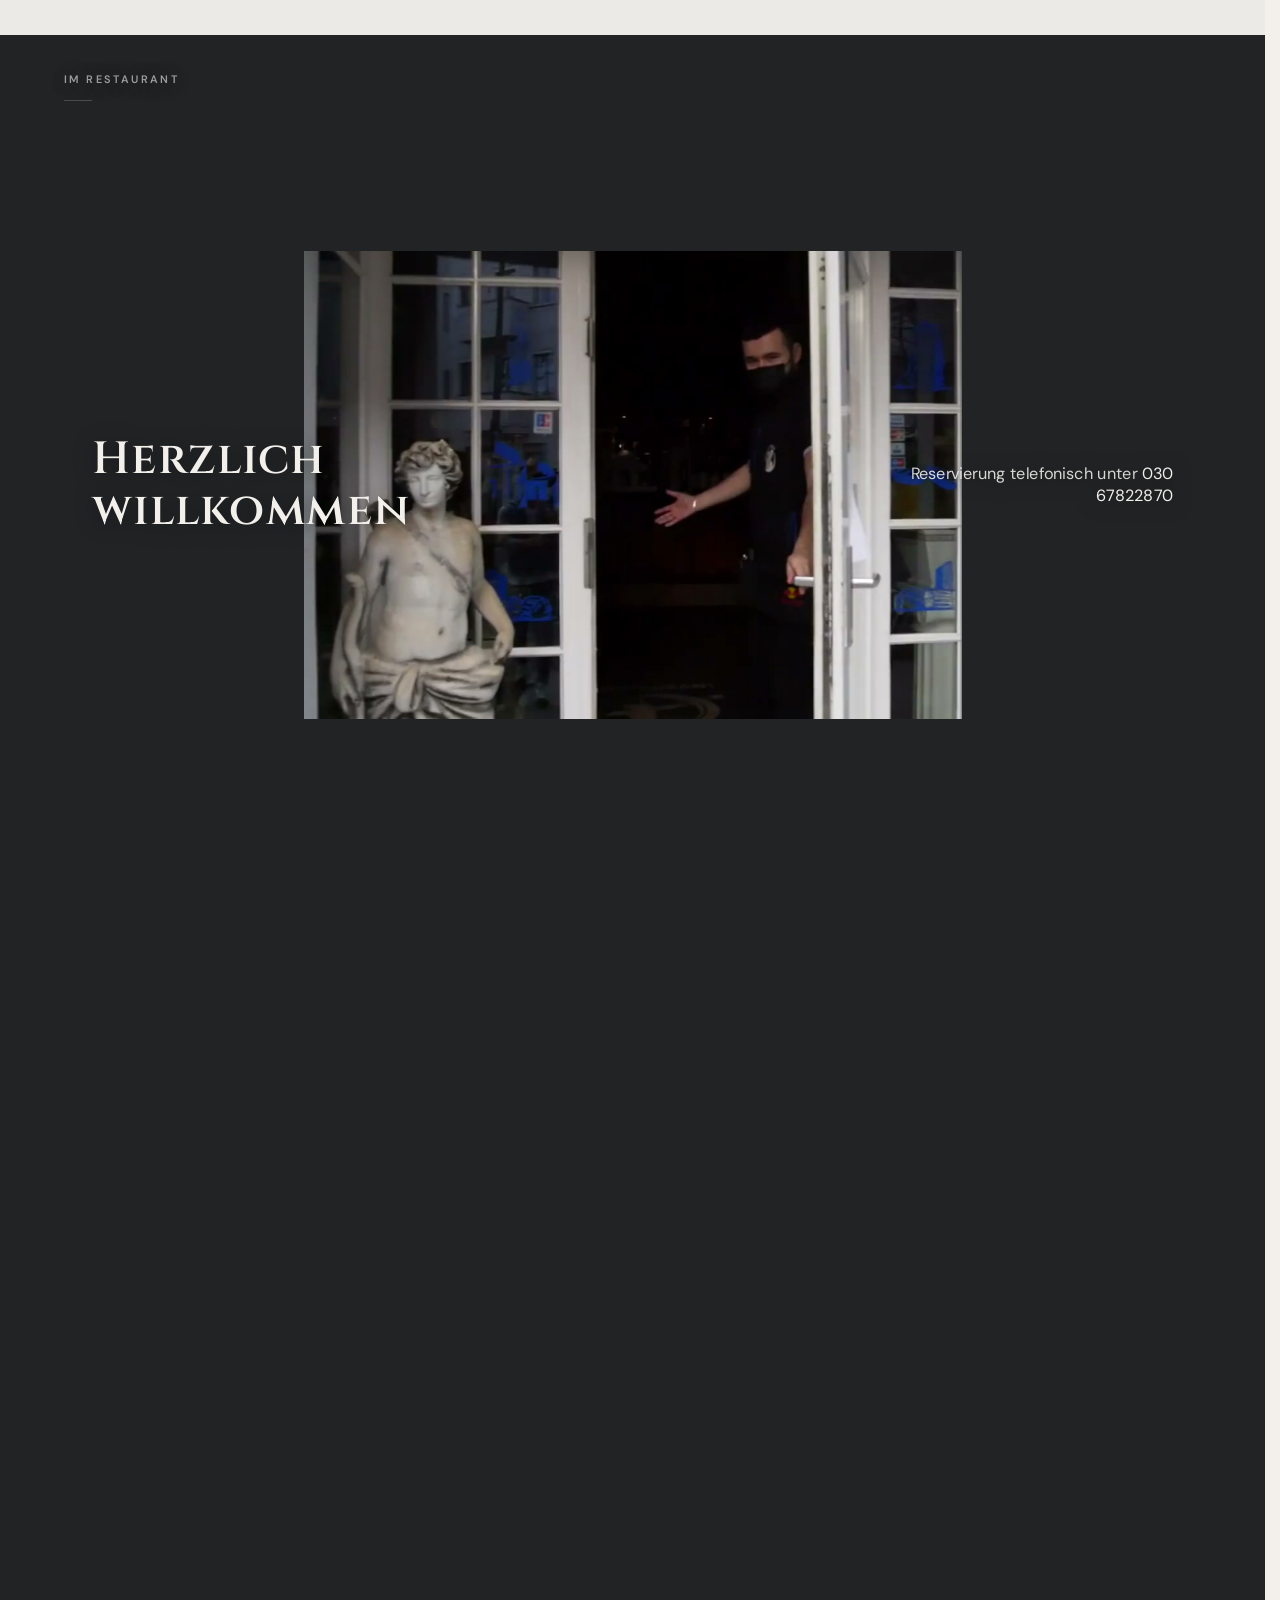
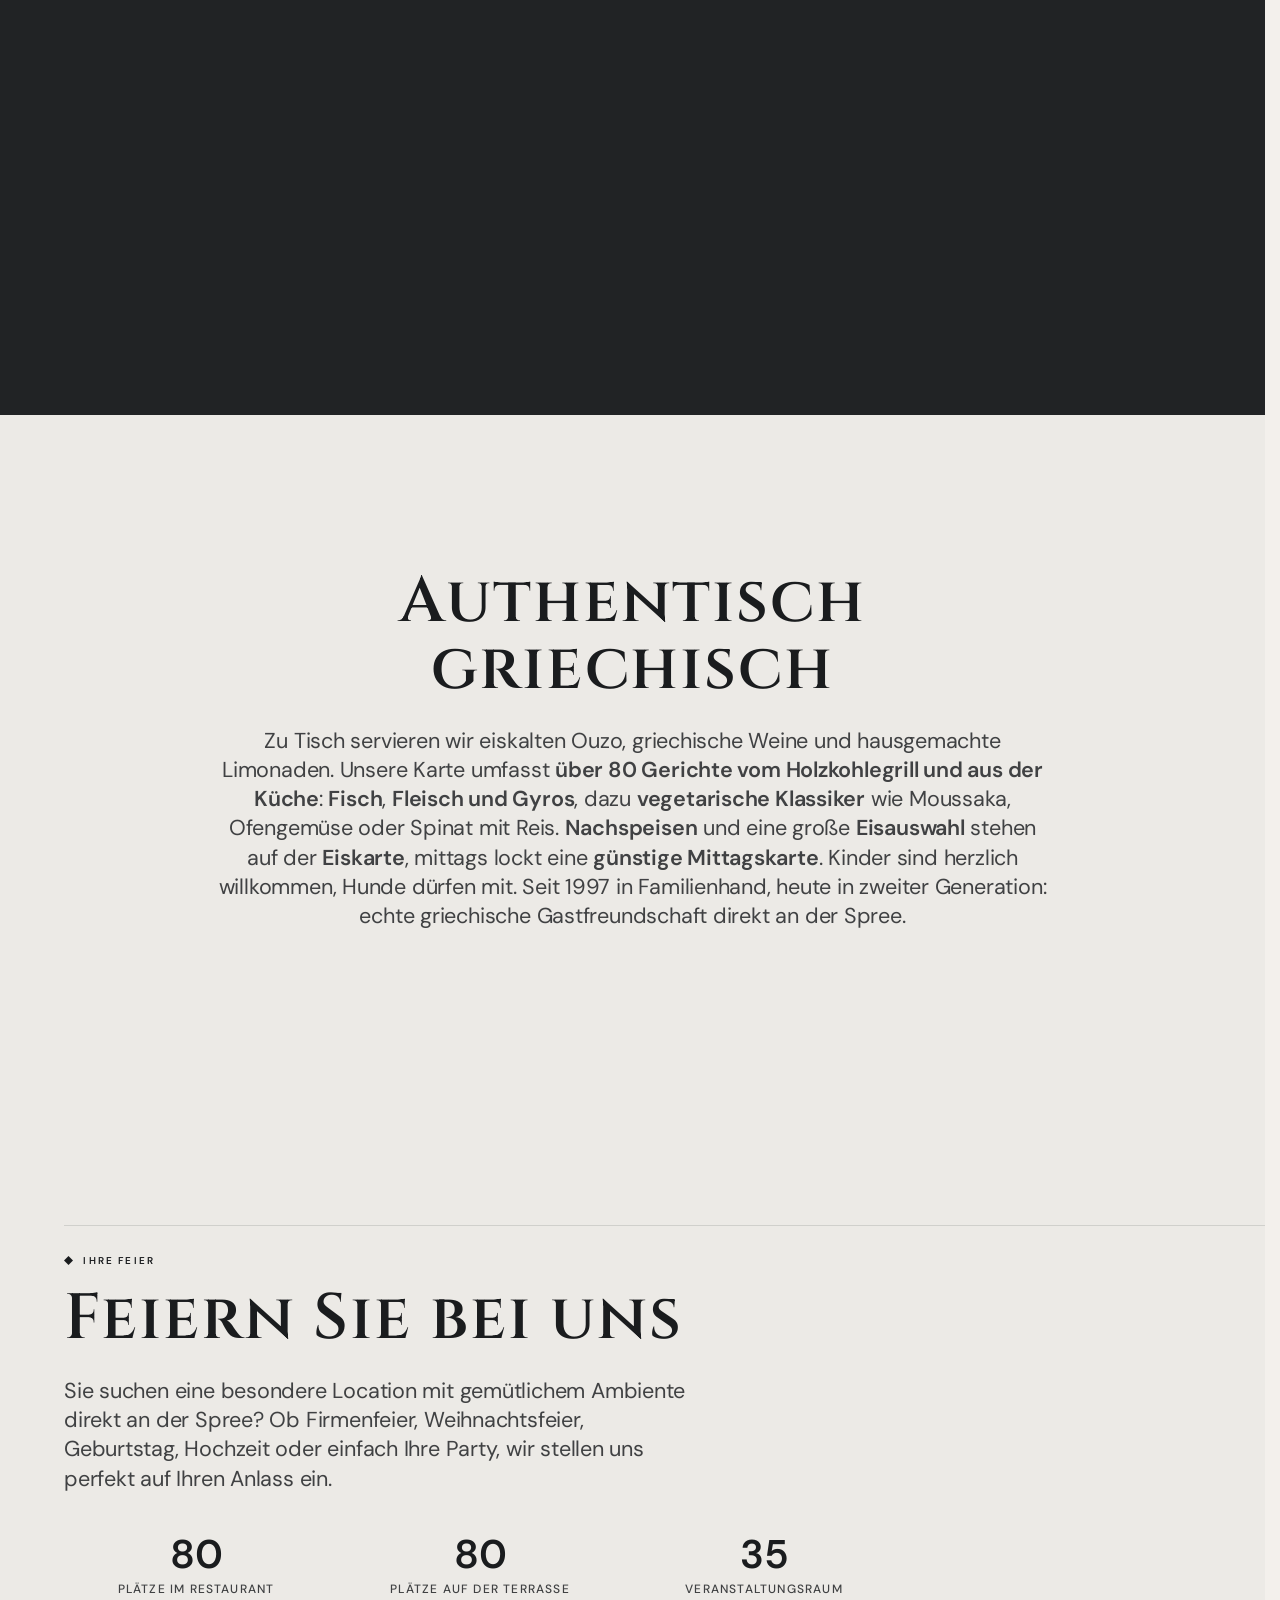
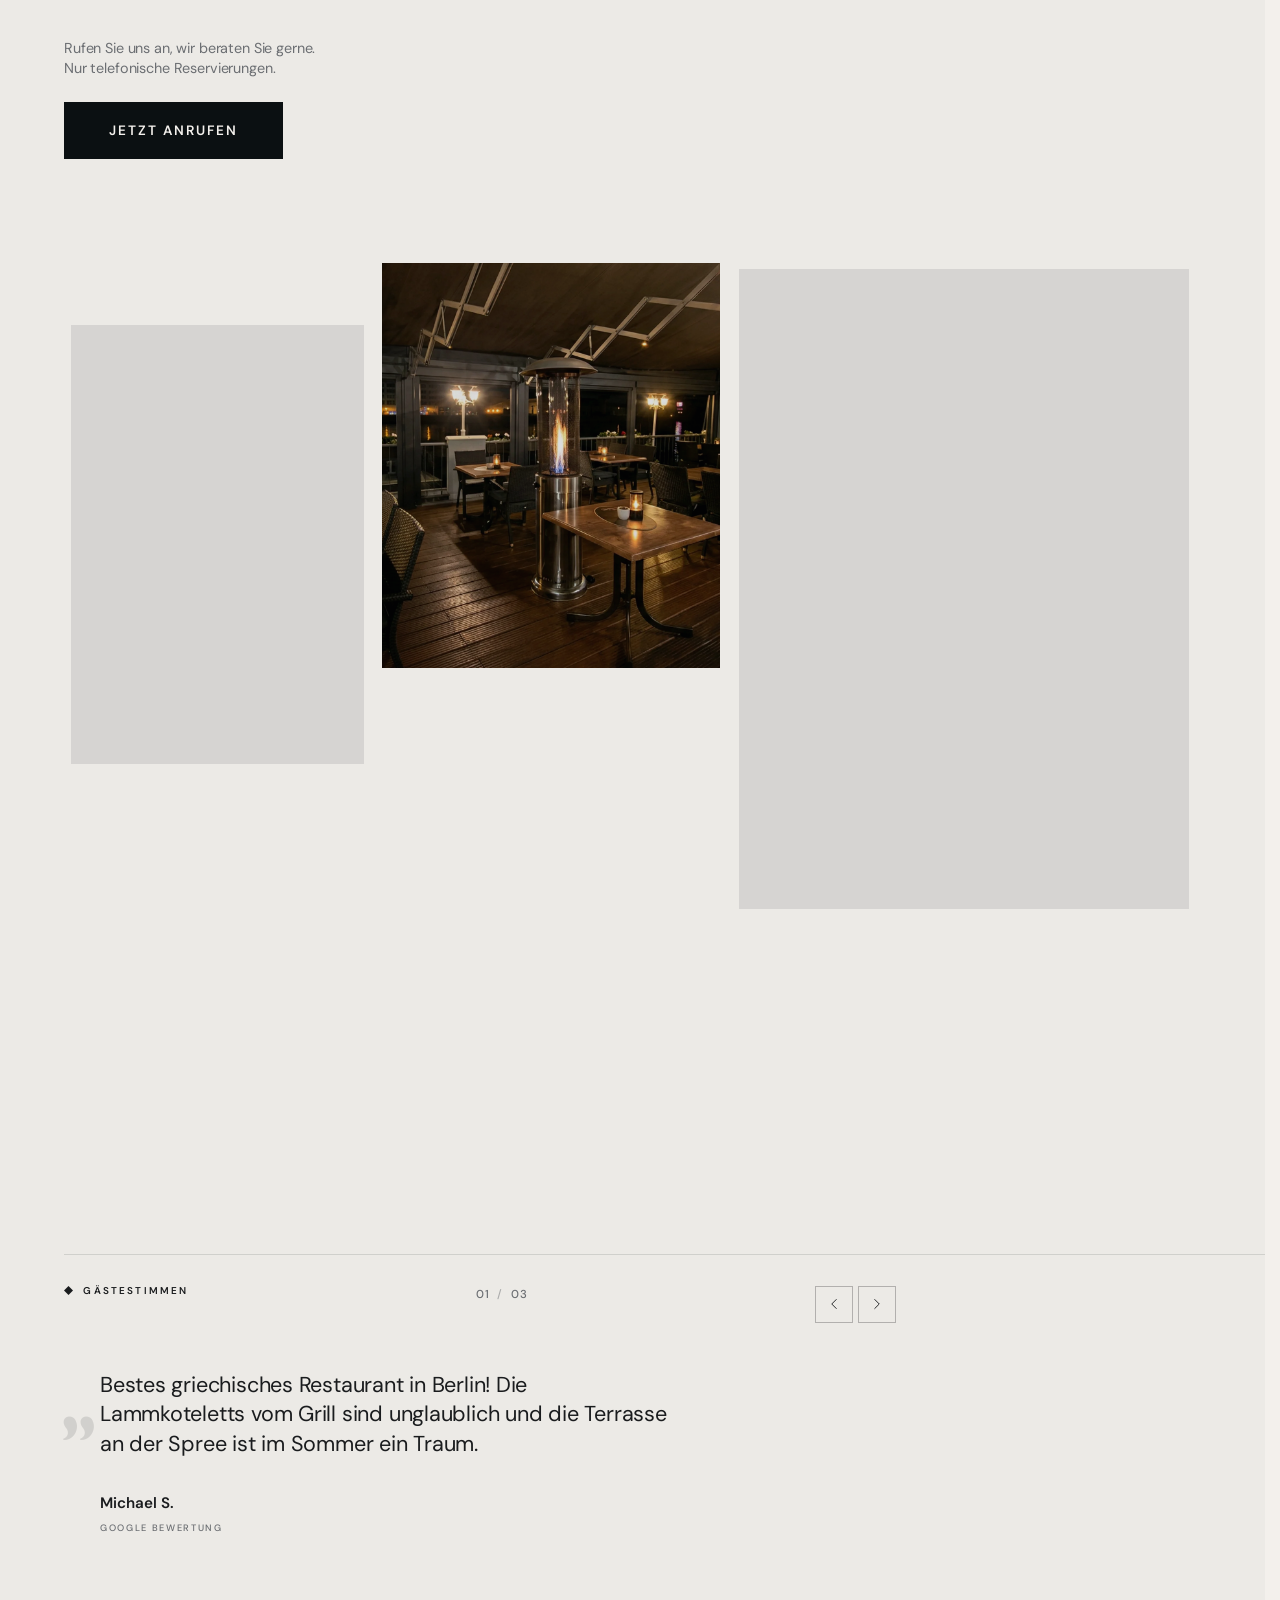
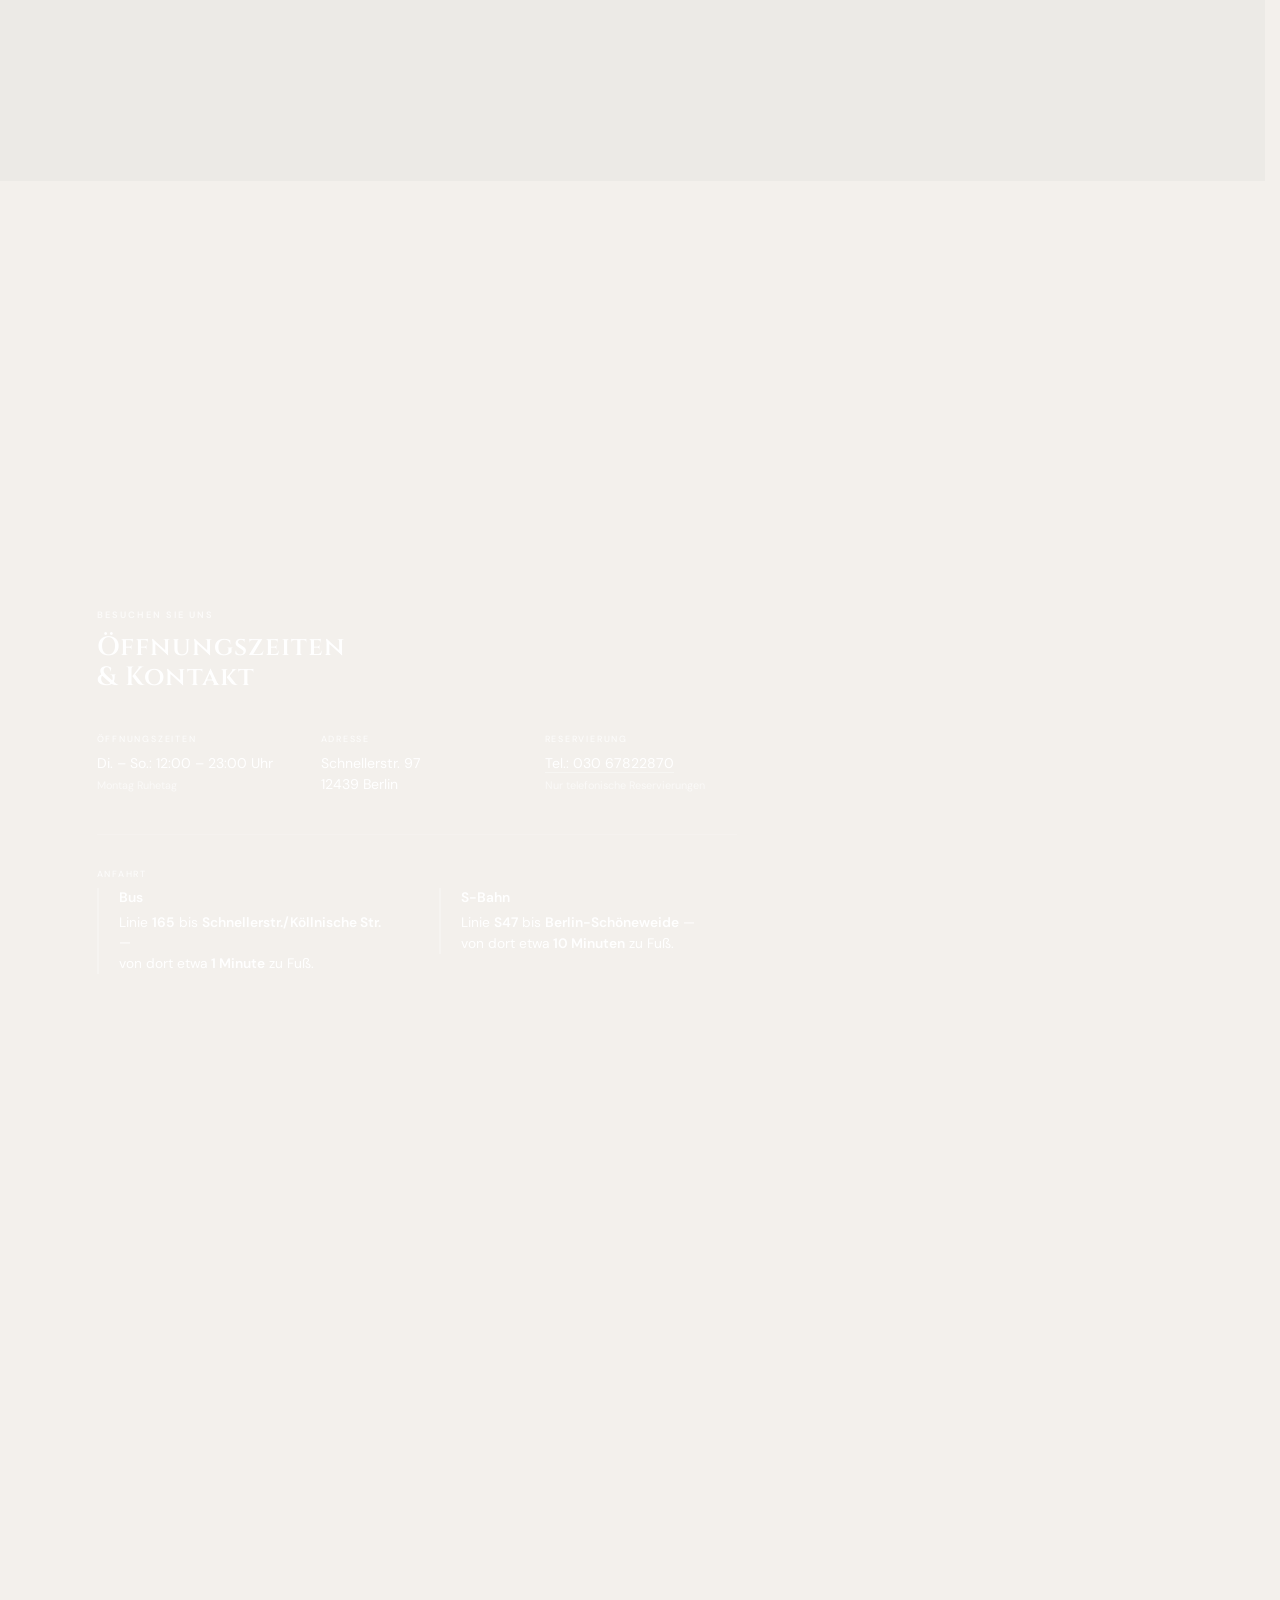
==== commit 842c1896: "Greek Stone iPad: FontFace-Preload, dual @font-face src, h1 font-weight, woff2 Content-Type Made-wit" ====
--- a/index.html
+++ b/index.html
@@ -16,10 +16,34 @@
   <meta name="geo.region" content="DE-BE">
   <meta name="geo.placename" content="Berlin-Niederschöneweide">
 
-  <link rel="preload" href="public/fonts/greek-stone.woff2" as="font" type="font/woff2" crossorigin>
+  <link rel="preload" id="preload-greek-stone" href="public/fonts/greek-stone.woff2" as="font" type="font/woff2" crossorigin>
   <link rel="preload" href="public/fonts/cinzel-latin.woff2" as="font" type="font/woff2" crossorigin>
   <link rel="preload" href="public/fonts/dmsans-latin.woff2" as="font" type="font/woff2" crossorigin>
   <link rel="preload" href="public/images/hero-image.webp" as="image" type="image/webp" fetchpriority="high">
+
+  <!-- WebKit/iPad: FontFace + dieselbe aufgelöste URL wie Preload — verhindert fehlgeschlagene @font-face-Pfade -->
+  <script>
+    (function () {
+      if (!window.FontFace || !document.fonts) return;
+      var el = document.getElementById('preload-greek-stone');
+      if (!el) return;
+      var a = document.createElement('a');
+      a.href = el.getAttribute('href') || '';
+      var url = a.href;
+      if (!url) return;
+      try {
+        var ff = new FontFace('Greek Stone', 'url(' + JSON.stringify(url) + ')', {
+          style: 'normal',
+          weight: '400'
+        });
+        ff.load()
+          .then(function (loaded) {
+            document.fonts.add(loaded);
+          })
+          .catch(function () {});
+      } catch (e) {}
+    })();
+  </script>
 
   <meta property="og:url" content="https://restaurant-artemis-berlin.de/">
   <meta property="og:site_name" content="Restaurant Artemis">
--- a/css/style.css
+++ b/css/style.css
@@ -116,7 +116,10 @@
   font-style: normal;
   font-weight: 400;
   font-display: swap;
-  src: url('../public/fonts/greek-stone.woff2') format('woff2');
+  /* Zwei Pfade: Root-URL (Vercel/Prod) + relativ zu css/ (lokaler Server ohne Root-Mount) */
+  src:
+    url('/public/fonts/greek-stone.woff2') format('woff2'),
+    url('../public/fonts/greek-stone.woff2') format('woff2');
 }
 
 :root {
@@ -679,8 +682,9 @@
  * Fokuspunkt nach rechts legen, damit der Teller wie auf Desktop sichtbar bleibt.
  */
 @media (min-width: 769px) and (max-width: 1024px) {
+  /* Etwas weniger Teller: Fokus leicht nach links (~79% statt 84%). */
   .hero-video {
-    object-position: 84% 42%;
+    object-position: 79% 42%;
   }
 }
 
@@ -979,14 +983,15 @@
   background: rgba(243, 240, 236, 0.35);
 }
 
-.hero-title {
+/* h1: UA-Bold vermeiden (Safari/iPad setzt sonst Faux-Bold auf Fallback) */
+h1.hero-title {
   font-family: 'Greek Stone', Georgia, 'Times New Roman', serif;
   font-size: clamp(2.85rem, 7.25vw, 5.35rem);
   font-weight: 400;
+  font-style: normal;
+  font-synthesis: none;
   line-height: 1.02;
-  /* Mehr Luft: wirkt graziler; schwere Wort-Ligatur der Schrift abschalten → feinere Glyphen */
-  letter-spacing: 0.2em;
-  font-feature-settings: 'liga' 0, 'clig' 0, 'calt' 0;
+  letter-spacing: 0.18em;
   color: rgba(243, 240, 236, 0.96);
   margin: 0 0 1.15rem;
   white-space: nowrap;
@@ -3476,7 +3481,7 @@
   }
 
   .hero-video {
-    object-position: 72% 42%;
+    object-position: 69% 42%;
   }
 
   /*
@@ -3502,10 +3507,9 @@
     max-width: 100%;
   }
 
-  .hero-title {
+  h1.hero-title {
     font-size: clamp(2.2rem, 10.2vw, 3.55rem);
-    letter-spacing: 0.16em;
-    font-feature-settings: 'liga' 0, 'clig' 0, 'calt' 0;
+    letter-spacing: 0.14em;
   }
 
   .hero-cta {
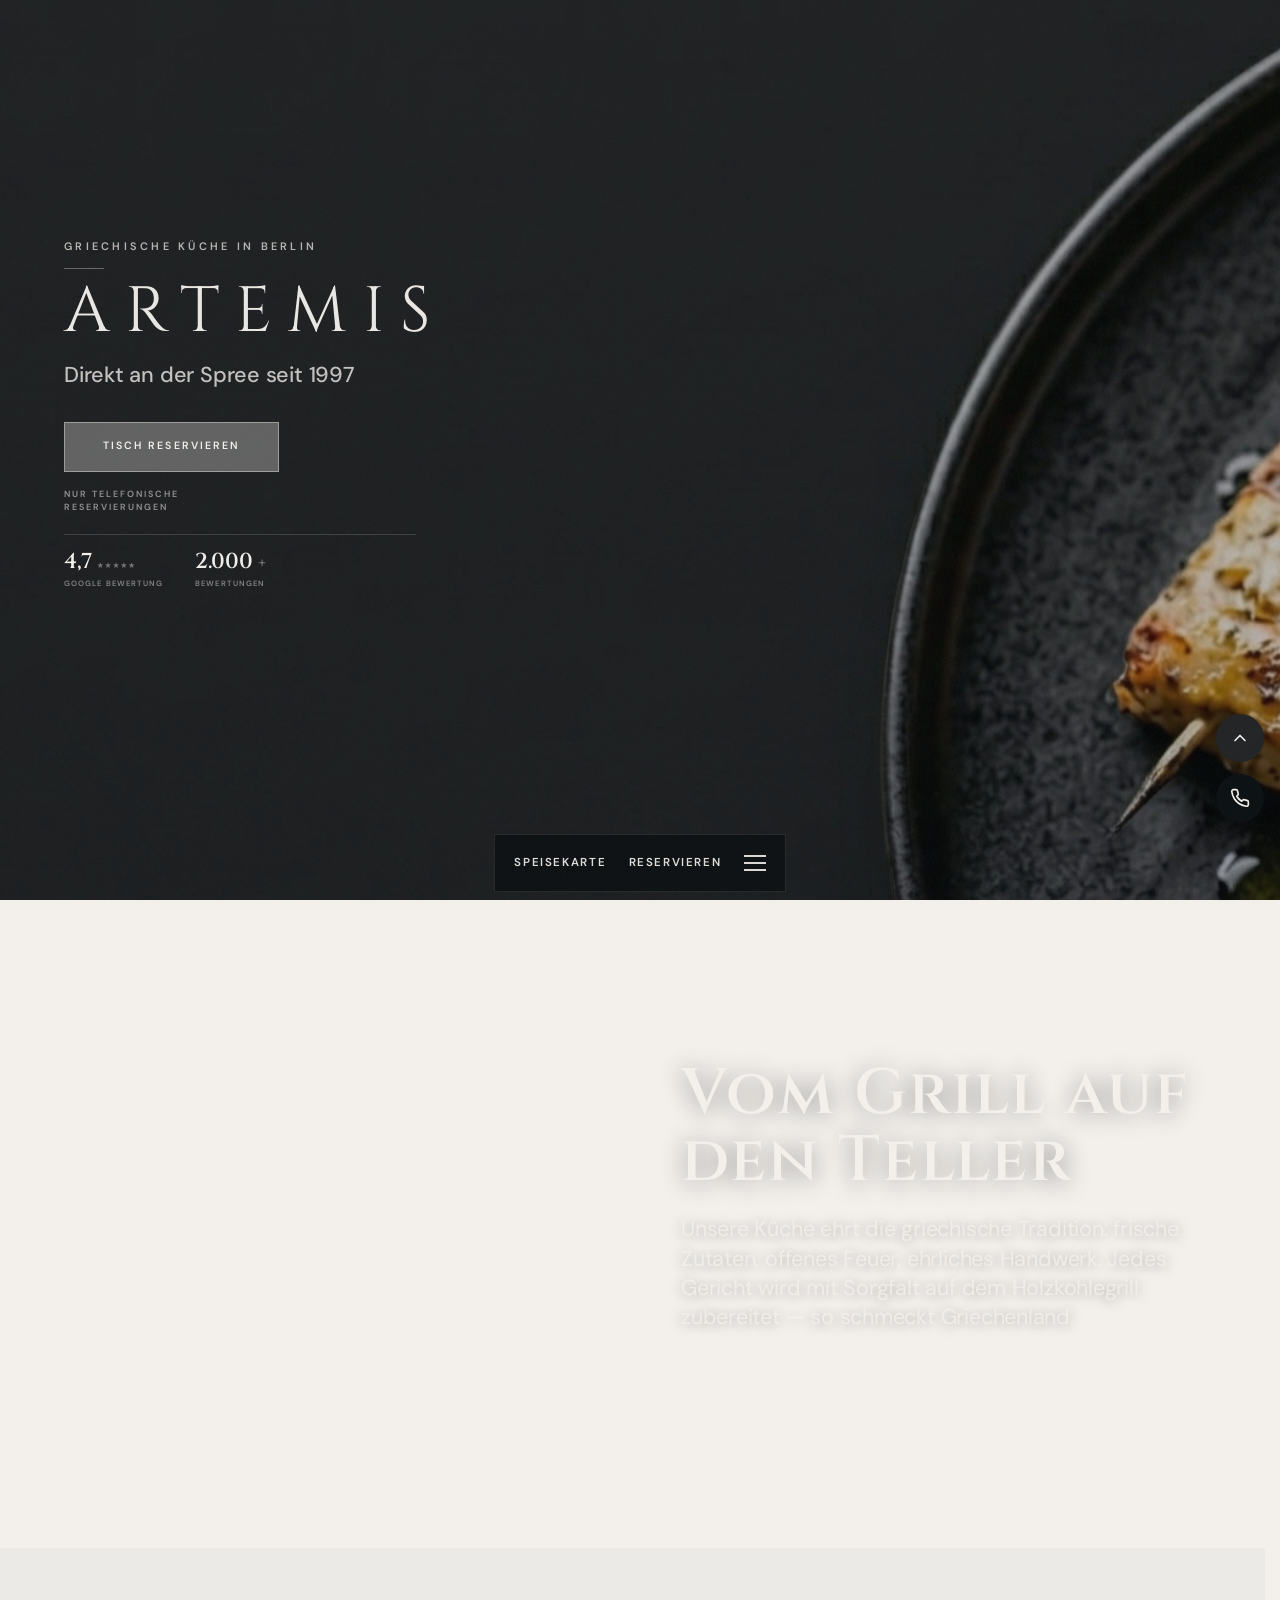
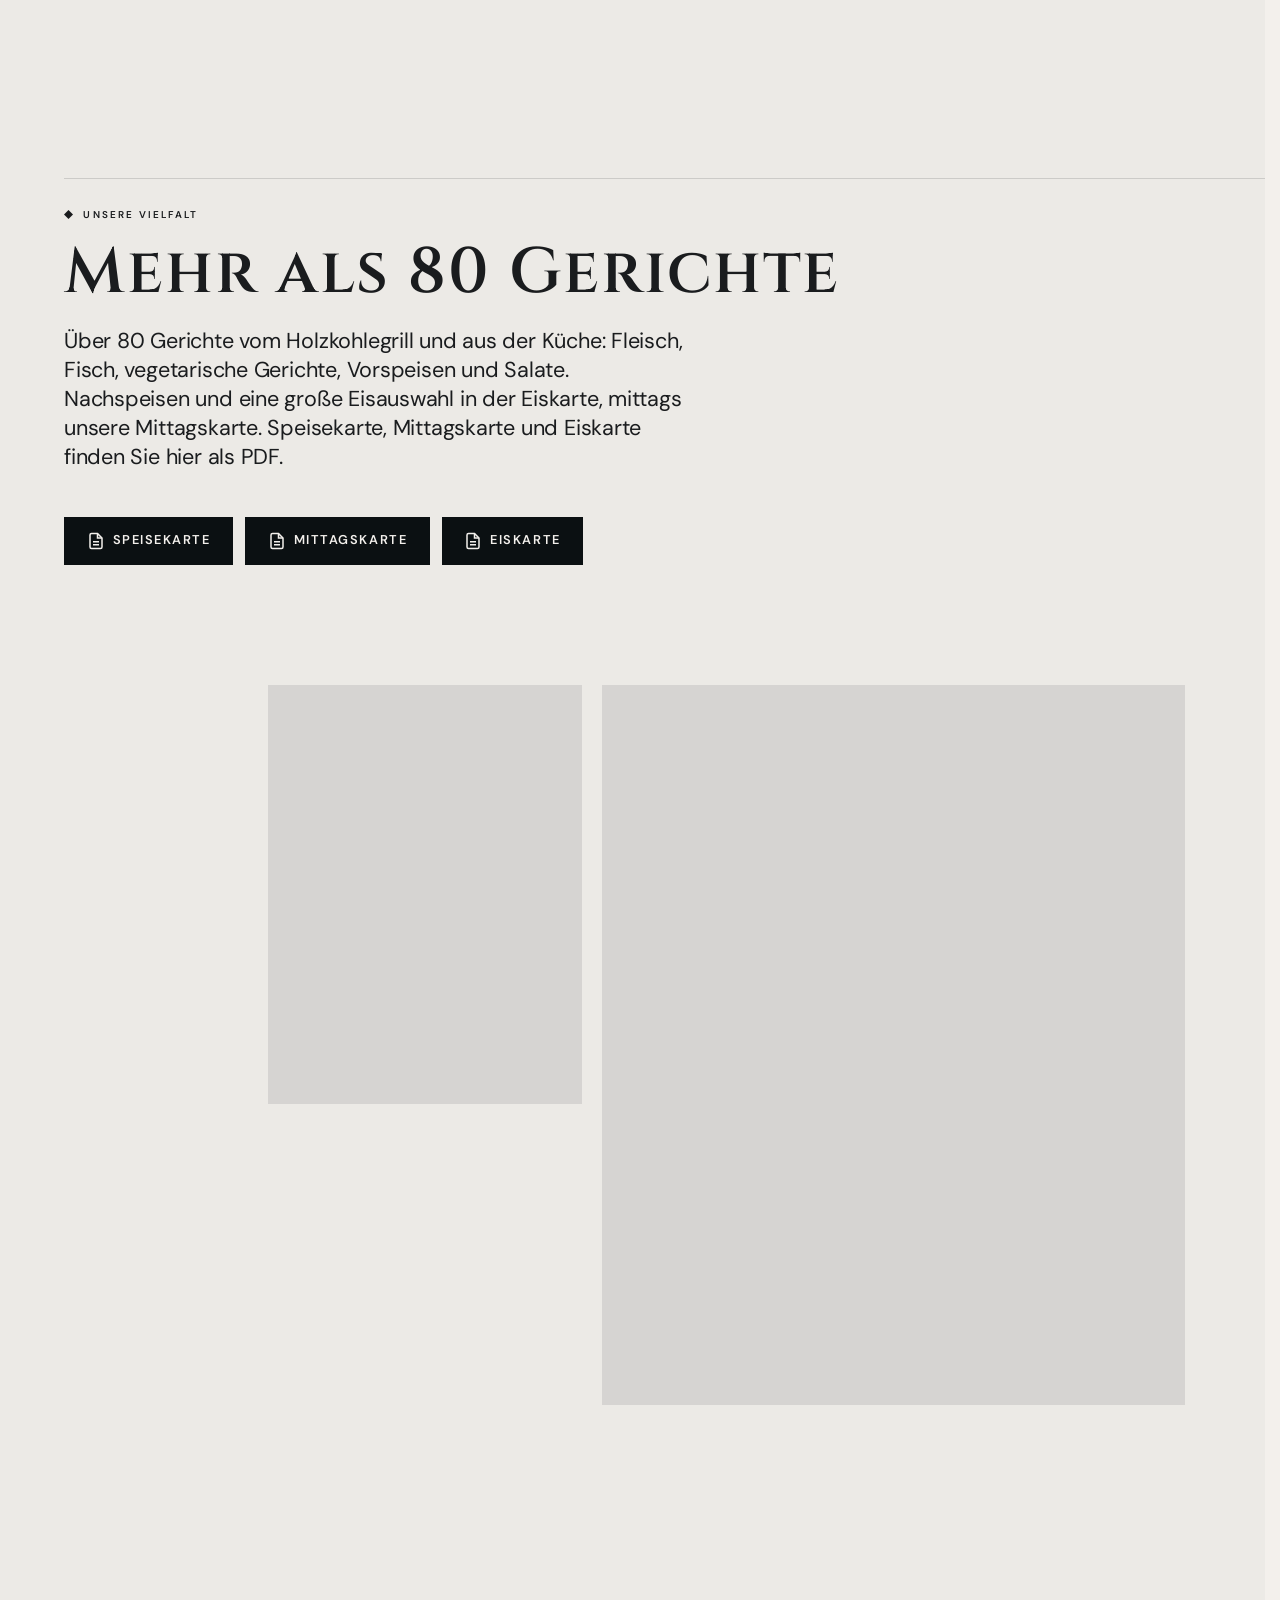
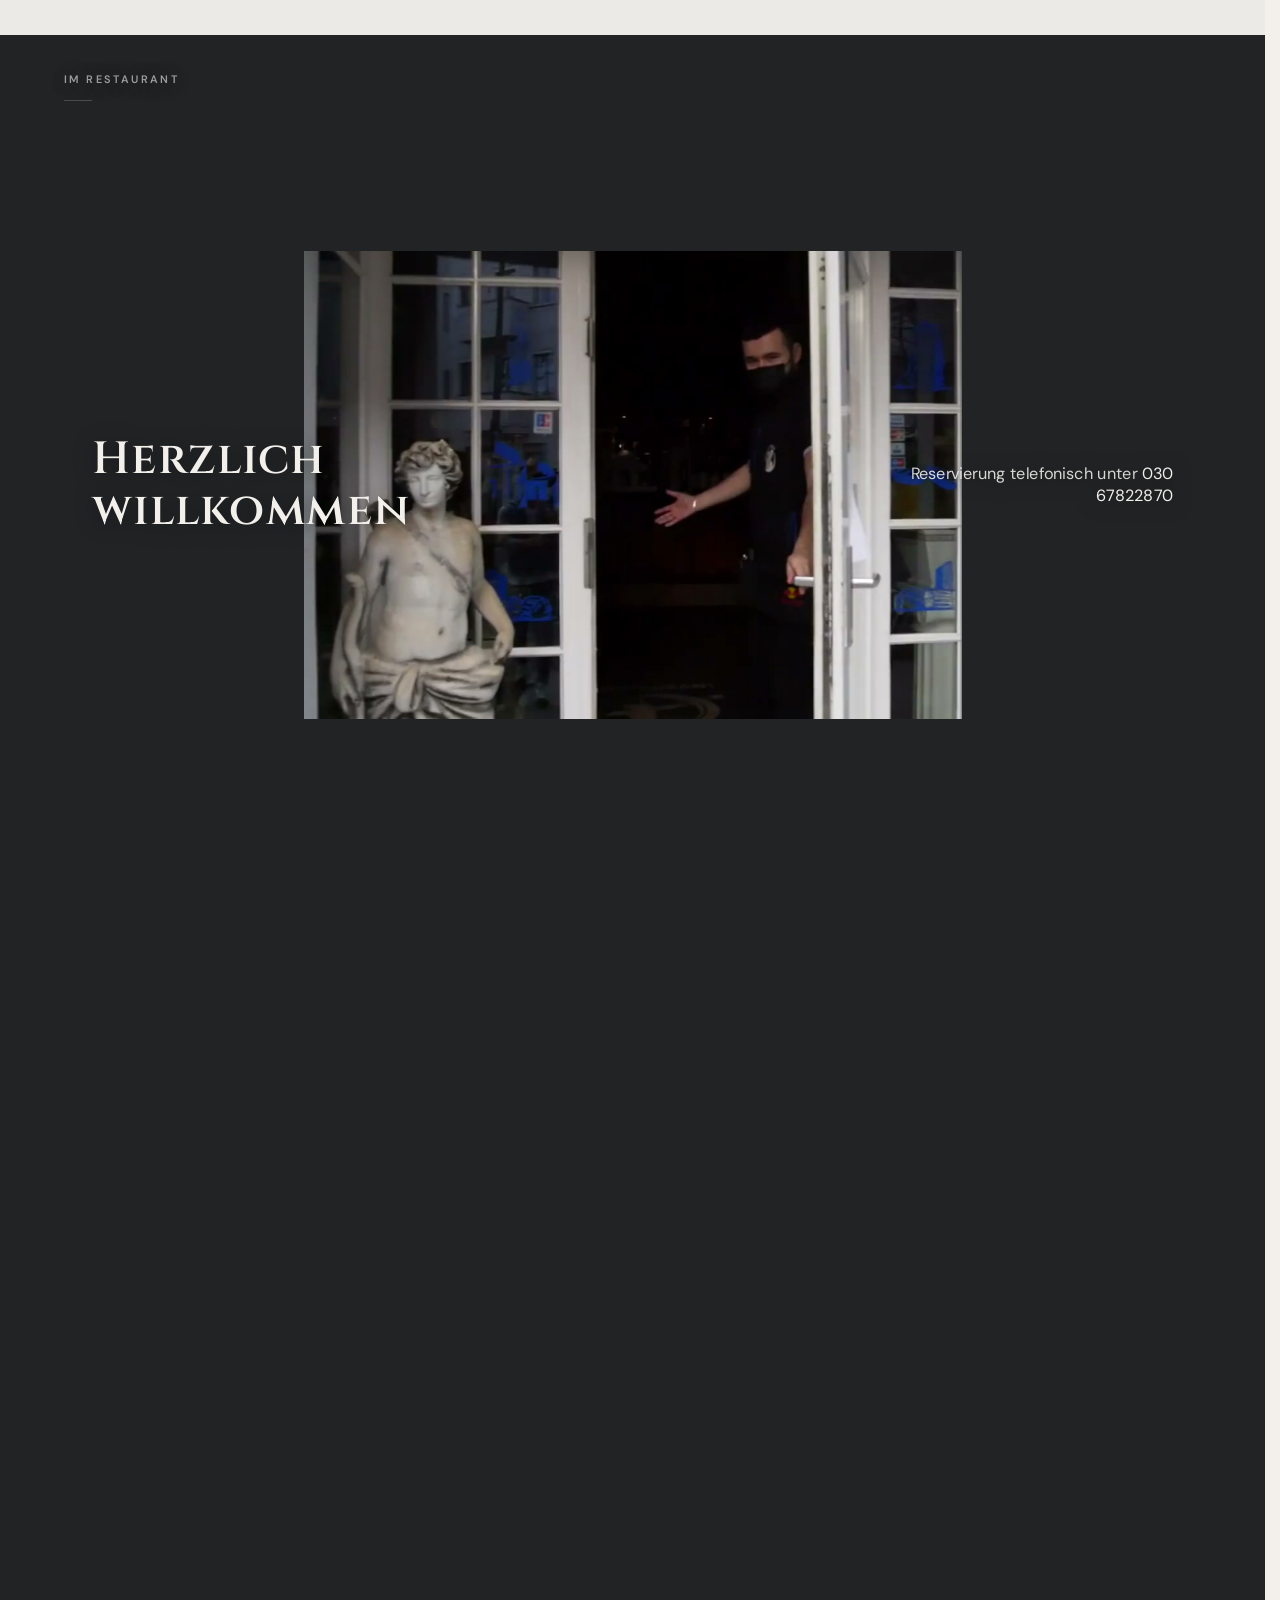
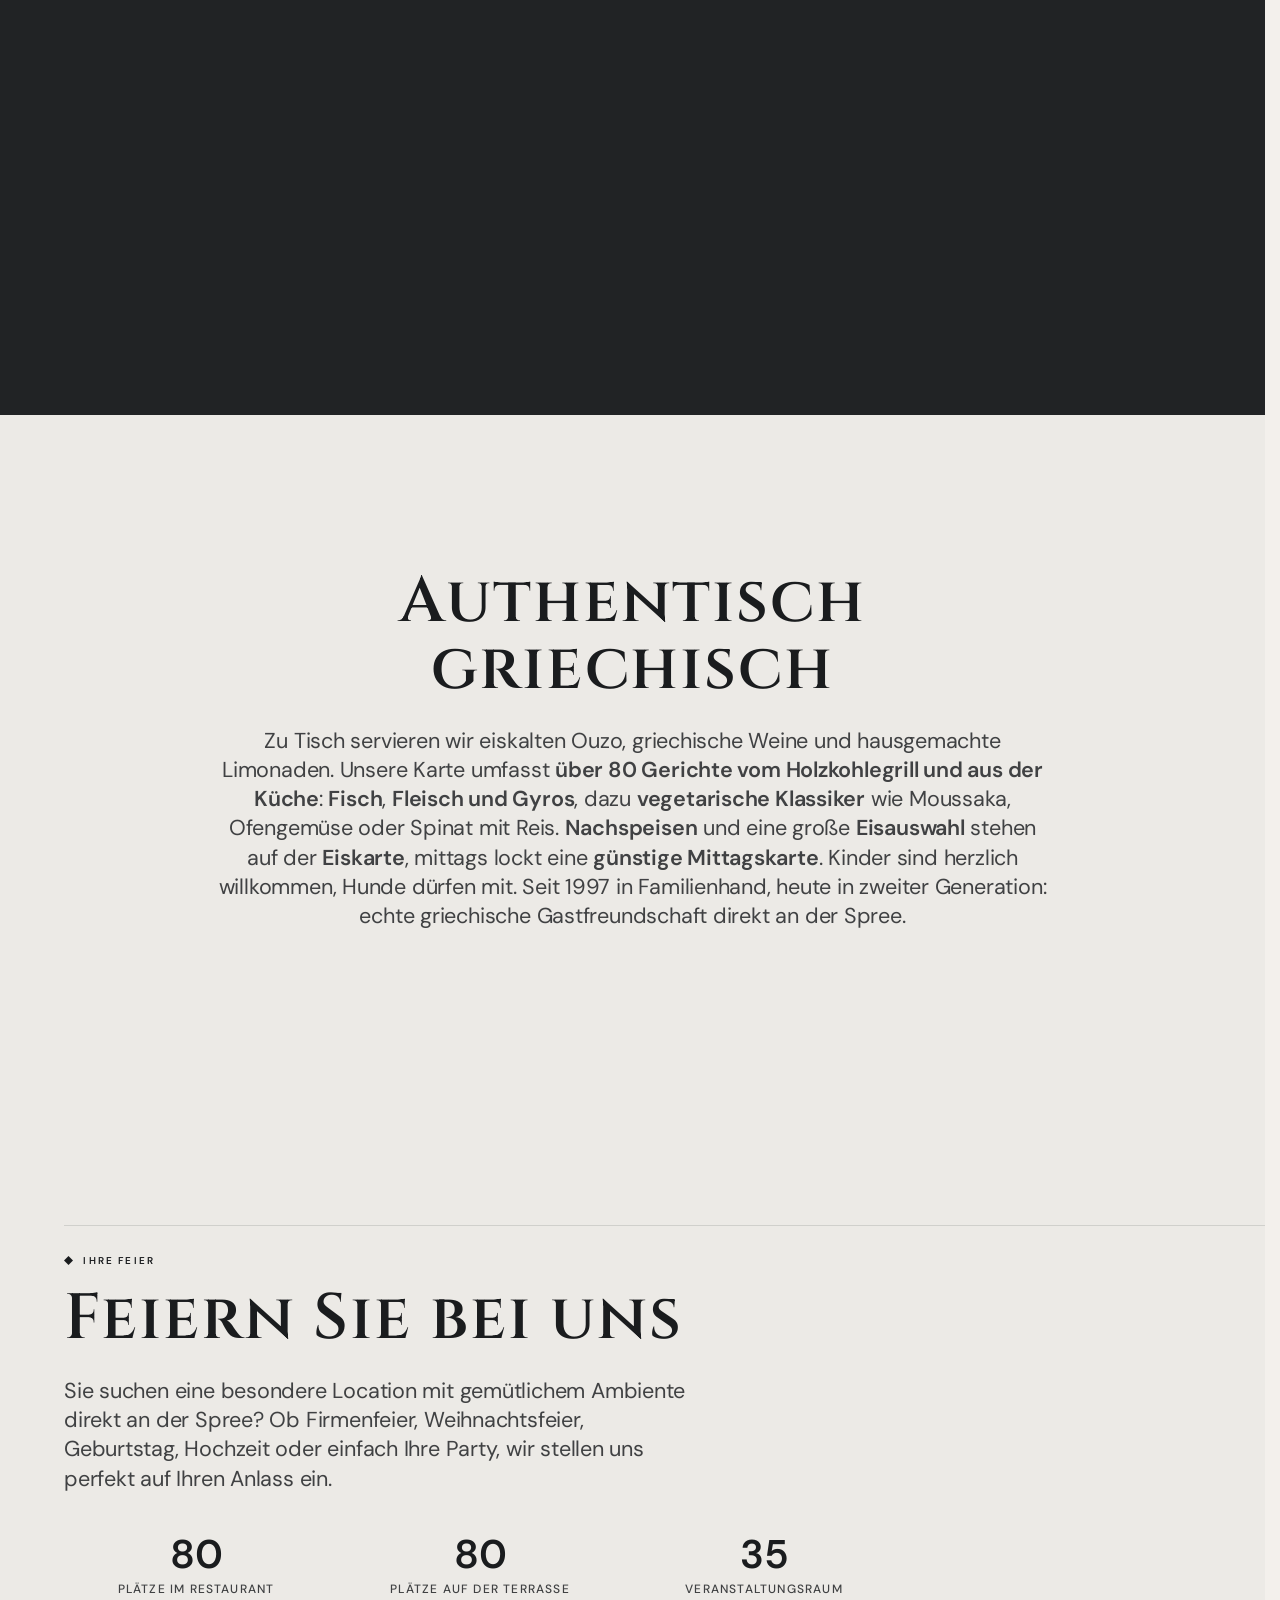
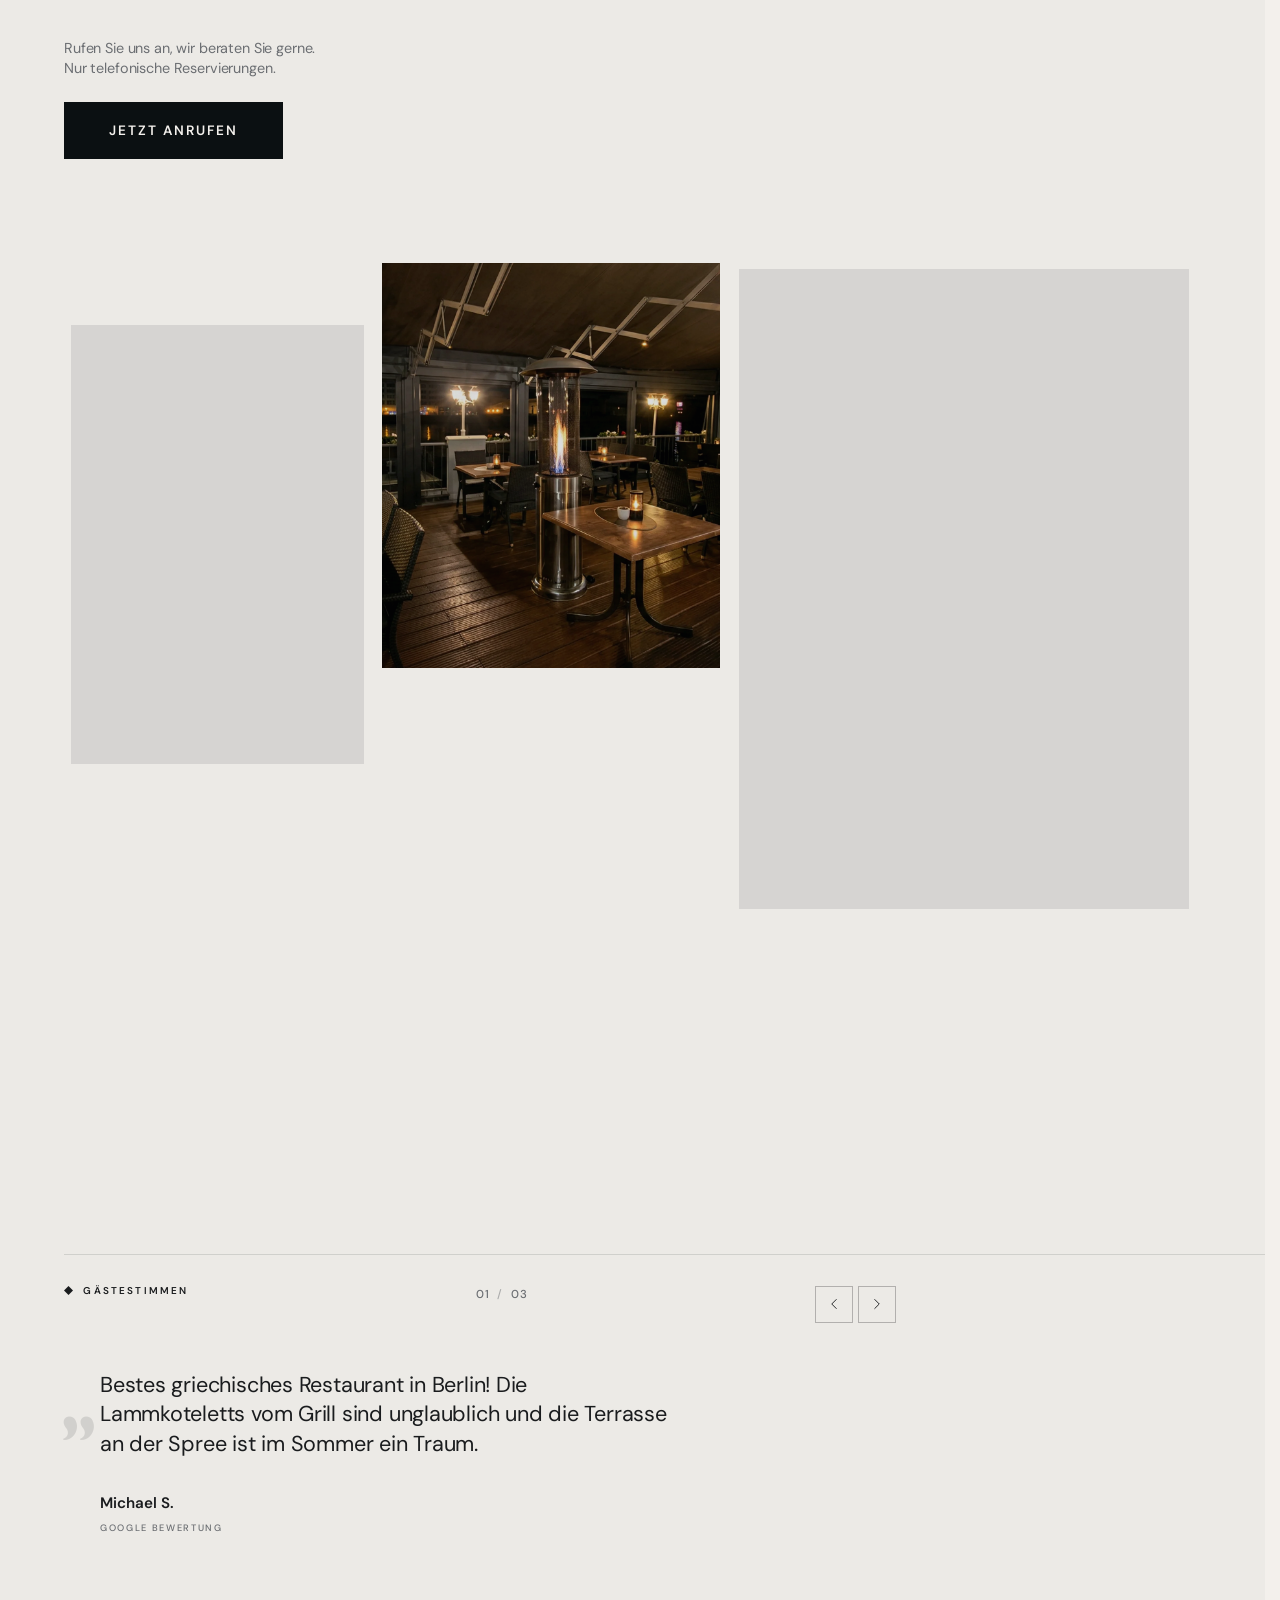
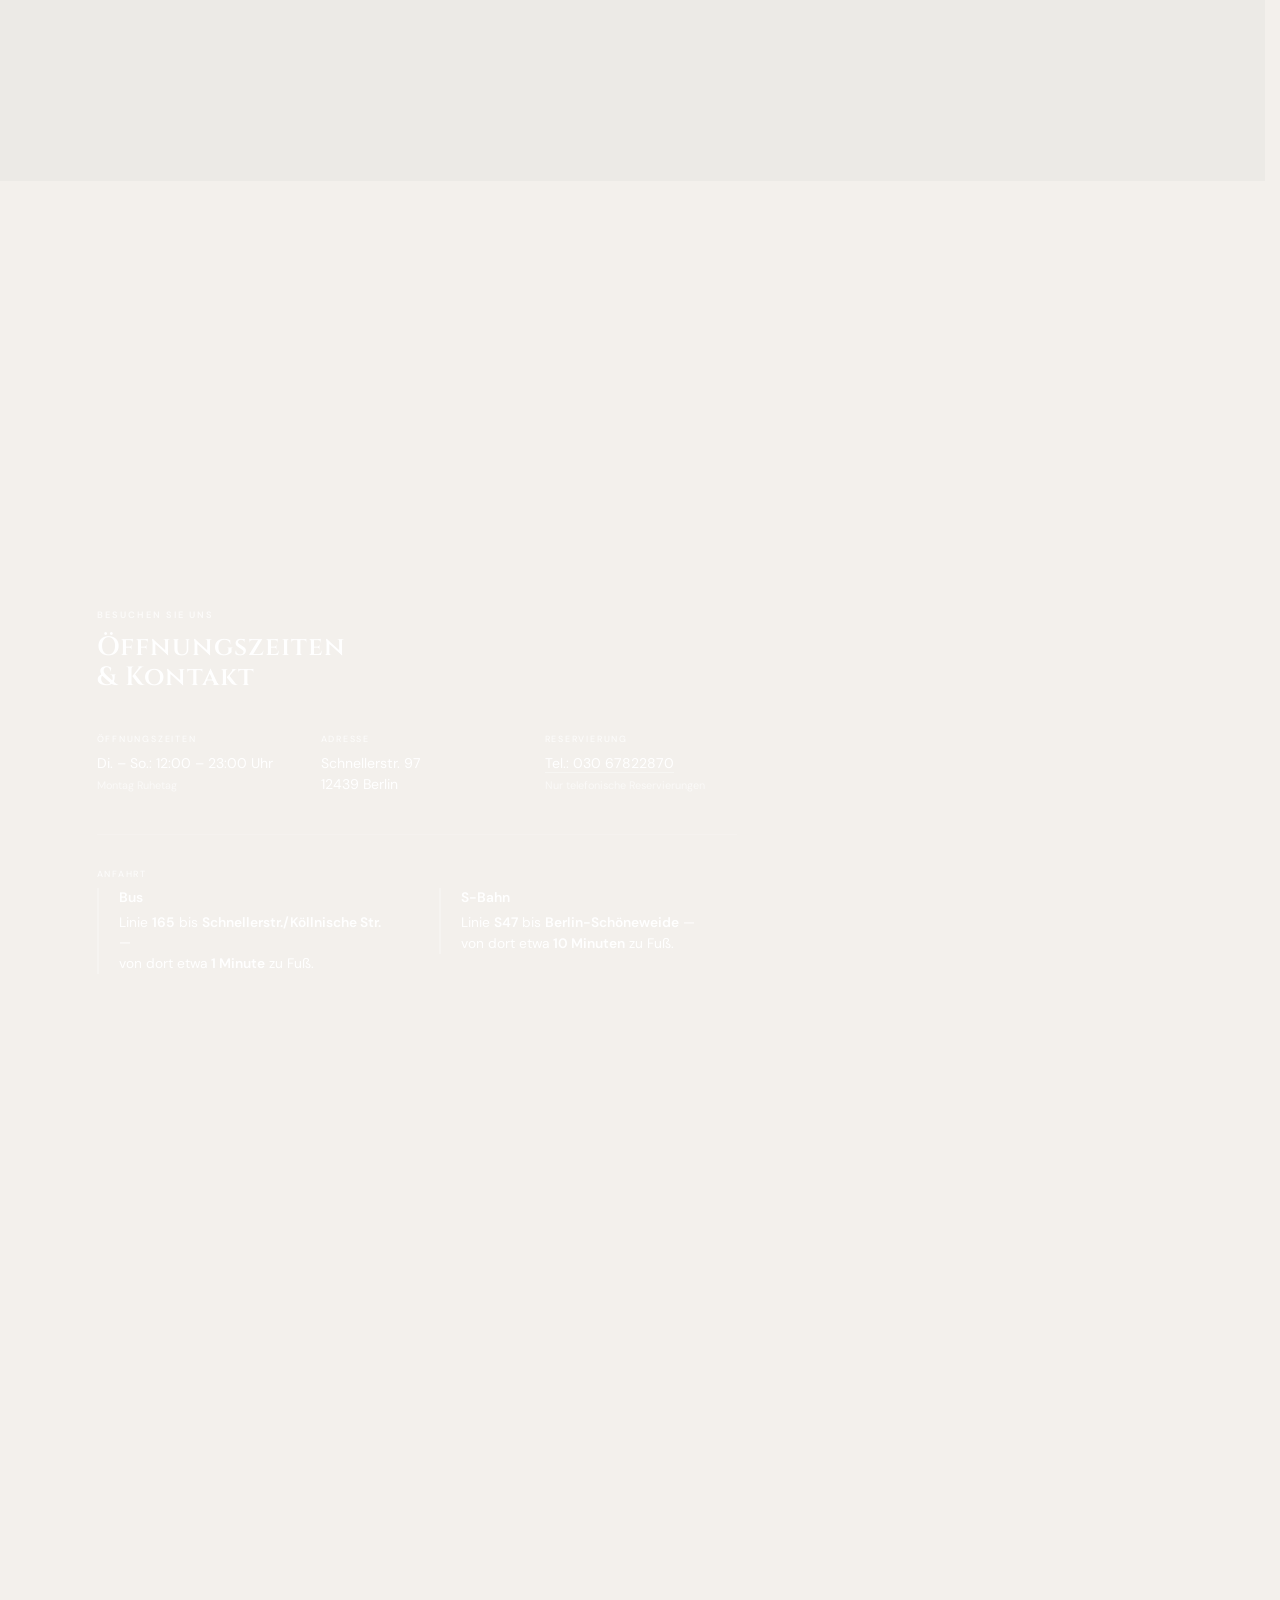
==== commit a4e15d53: "Hero: ARTEMIS in Cinzel statt Greek Stone, kleinere dezente Typo, Preloader angeglichen Made-with: C" ====
--- a/index.html
+++ b/index.html
@@ -16,34 +16,9 @@
   <meta name="geo.region" content="DE-BE">
   <meta name="geo.placename" content="Berlin-Niederschöneweide">
 
-  <link rel="preload" id="preload-greek-stone" href="public/fonts/greek-stone.woff2" as="font" type="font/woff2" crossorigin>
   <link rel="preload" href="public/fonts/cinzel-latin.woff2" as="font" type="font/woff2" crossorigin>
   <link rel="preload" href="public/fonts/dmsans-latin.woff2" as="font" type="font/woff2" crossorigin>
   <link rel="preload" href="public/images/hero-image.webp" as="image" type="image/webp" fetchpriority="high">
-
-  <!-- WebKit/iPad: FontFace + dieselbe aufgelöste URL wie Preload — verhindert fehlgeschlagene @font-face-Pfade -->
-  <script>
-    (function () {
-      if (!window.FontFace || !document.fonts) return;
-      var el = document.getElementById('preload-greek-stone');
-      if (!el) return;
-      var a = document.createElement('a');
-      a.href = el.getAttribute('href') || '';
-      var url = a.href;
-      if (!url) return;
-      try {
-        var ff = new FontFace('Greek Stone', 'url(' + JSON.stringify(url) + ')', {
-          style: 'normal',
-          weight: '400'
-        });
-        ff.load()
-          .then(function (loaded) {
-            document.fonts.add(loaded);
-          })
-          .catch(function () {});
-      } catch (e) {}
-    })();
-  </script>
 
   <meta property="og:url" content="https://restaurant-artemis-berlin.de/">
   <meta property="og:site_name" content="Restaurant Artemis">
--- a/css/style.css
+++ b/css/style.css
@@ -111,17 +111,6 @@
   src: url('../public/fonts/dmsans-latin.woff2') format('woff2');
   unicode-range: U+0000-00FF, U+0131, U+0152-0153, U+02BB-02BC, U+02C6, U+02DA, U+02DC, U+0304, U+0308, U+0329, U+2000-206F, U+20AC, U+2122, U+2191, U+2193, U+2212, U+2215, U+FEFF, U+FFFD;
 }
-@font-face {
-  font-family: 'Greek Stone';
-  font-style: normal;
-  font-weight: 400;
-  font-display: swap;
-  /* Zwei Pfade: Root-URL (Vercel/Prod) + relativ zu css/ (lokaler Server ohne Root-Mount) */
-  src:
-    url('/public/fonts/greek-stone.woff2') format('woff2'),
-    url('../public/fonts/greek-stone.woff2') format('woff2');
-}
-
 :root {
   --bg-light: #F3F0EC;
   --bg-cream: #ECEAE6;
@@ -233,9 +222,9 @@
 
 .preloader-brand {
   font-family: var(--font-display);
-  font-size: clamp(2rem, 5vw, 3.5rem);
-  font-weight: 600;
-  letter-spacing: 0.25em;
+  font-size: clamp(1.65rem, 4.2vw, 2.85rem);
+  font-weight: 400;
+  letter-spacing: 0.24em;
   color: var(--text-on-dark);
 }
 
@@ -682,9 +671,8 @@
  * Fokuspunkt nach rechts legen, damit der Teller wie auf Desktop sichtbar bleibt.
  */
 @media (min-width: 769px) and (max-width: 1024px) {
-  /* Etwas weniger Teller: Fokus leicht nach links (~79% statt 84%). */
   .hero-video {
-    object-position: 79% 42%;
+    object-position: 83% 42%;
   }
 }
 
@@ -983,17 +971,20 @@
   background: rgba(243, 240, 236, 0.35);
 }
 
-/* h1: UA-Bold vermeiden (Safari/iPad setzt sonst Faux-Bold auf Fallback) */
+/*
+ * Hero-Logo: Cinzel (bereits self-hosted) — wie Referenz: dezente klassische Serif, dünn, breites Tracking.
+ * Greek Stone (Dekor) fiel auf iPad/WebKit oft auf Fallback; Cinzel = konsistent mit Überschriften + zuverlässig.
+ */
 h1.hero-title {
-  font-family: 'Greek Stone', Georgia, 'Times New Roman', serif;
-  font-size: clamp(2.85rem, 7.25vw, 5.35rem);
+  font-family: var(--font-display);
+  font-size: clamp(2.2rem, 5.5vw, 4rem);
   font-weight: 400;
   font-style: normal;
   font-synthesis: none;
   line-height: 1.02;
-  letter-spacing: 0.18em;
+  letter-spacing: 0.24em;
   color: rgba(243, 240, 236, 0.96);
-  margin: 0 0 1.15rem;
+  margin: 0 0 1rem;
   white-space: nowrap;
   -webkit-font-smoothing: antialiased;
 }
@@ -3481,7 +3472,7 @@
   }
 
   .hero-video {
-    object-position: 69% 42%;
+    object-position: 73% 42%;
   }
 
   /*
@@ -3508,8 +3499,8 @@
   }
 
   h1.hero-title {
-    font-size: clamp(2.2rem, 10.2vw, 3.55rem);
-    letter-spacing: 0.14em;
+    font-size: clamp(1.85rem, 8.2vw, 2.95rem);
+    letter-spacing: 0.18em;
   }
 
   .hero-cta {
